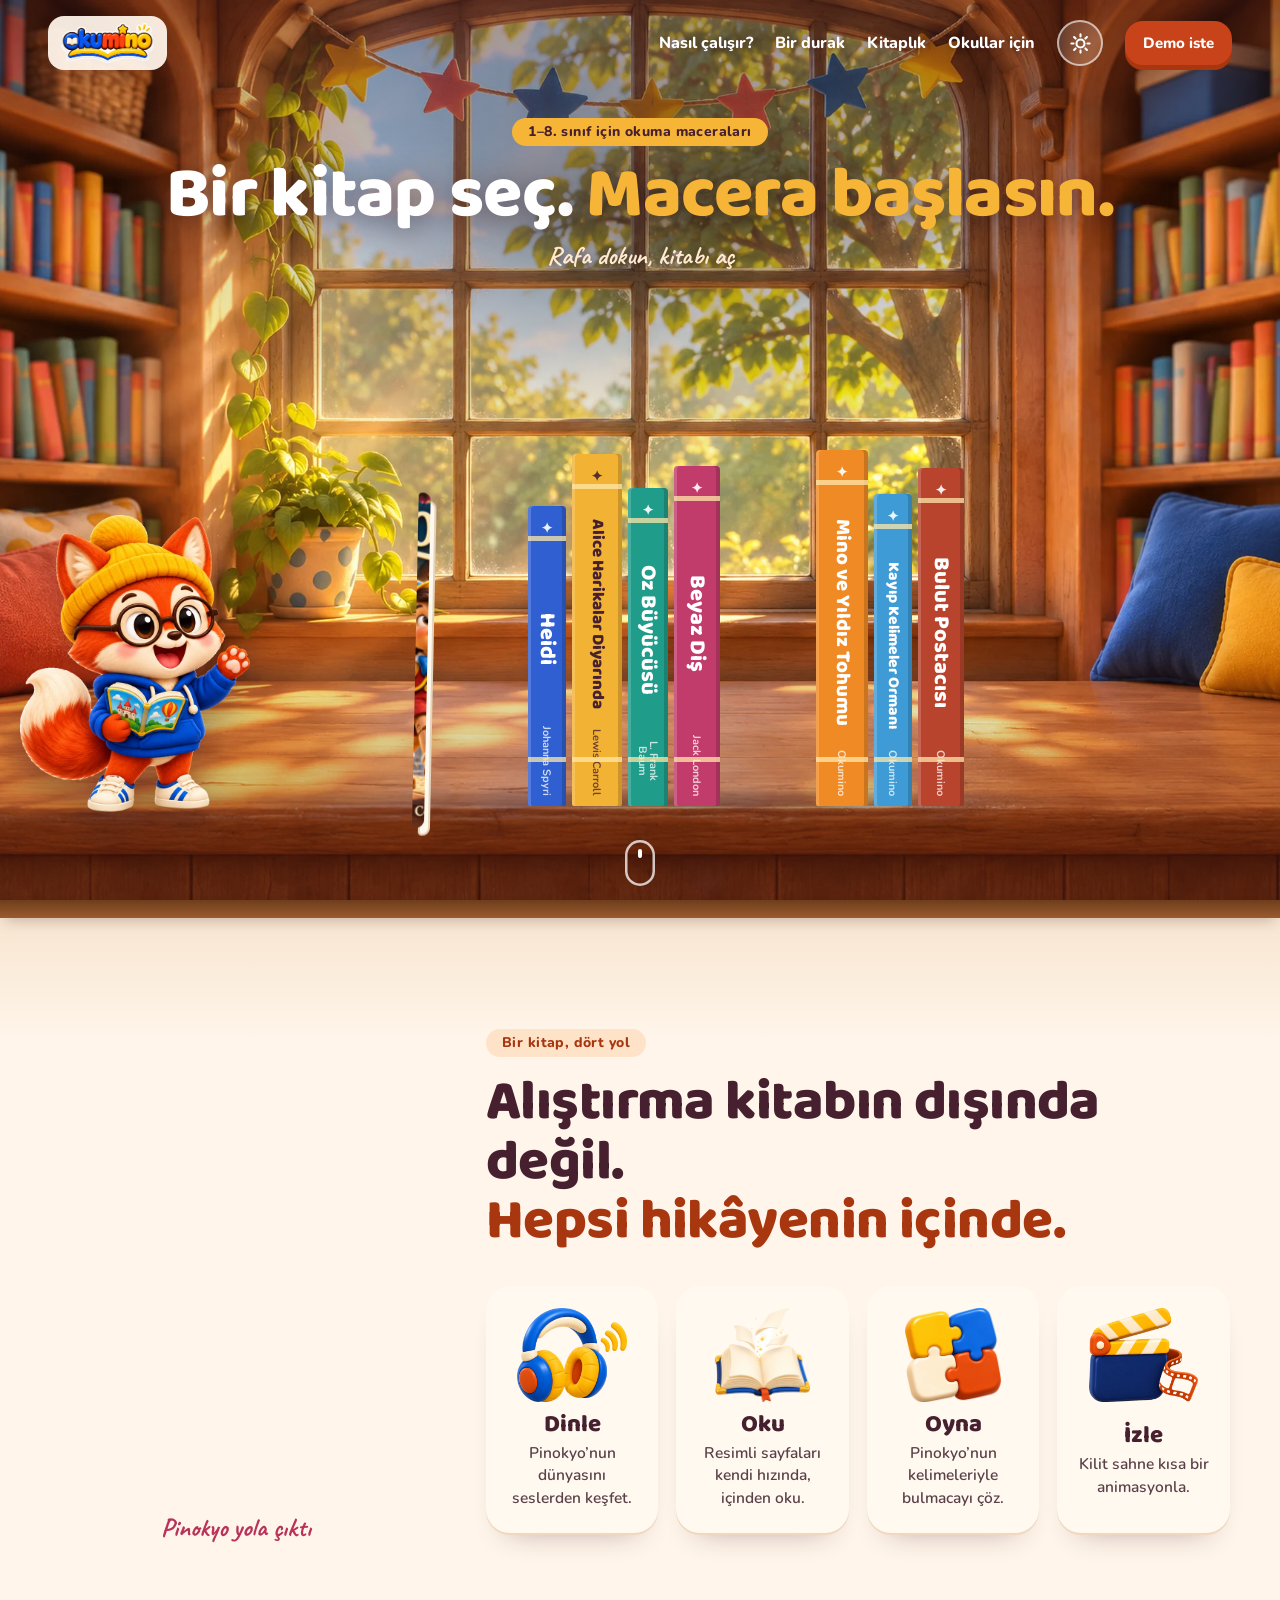
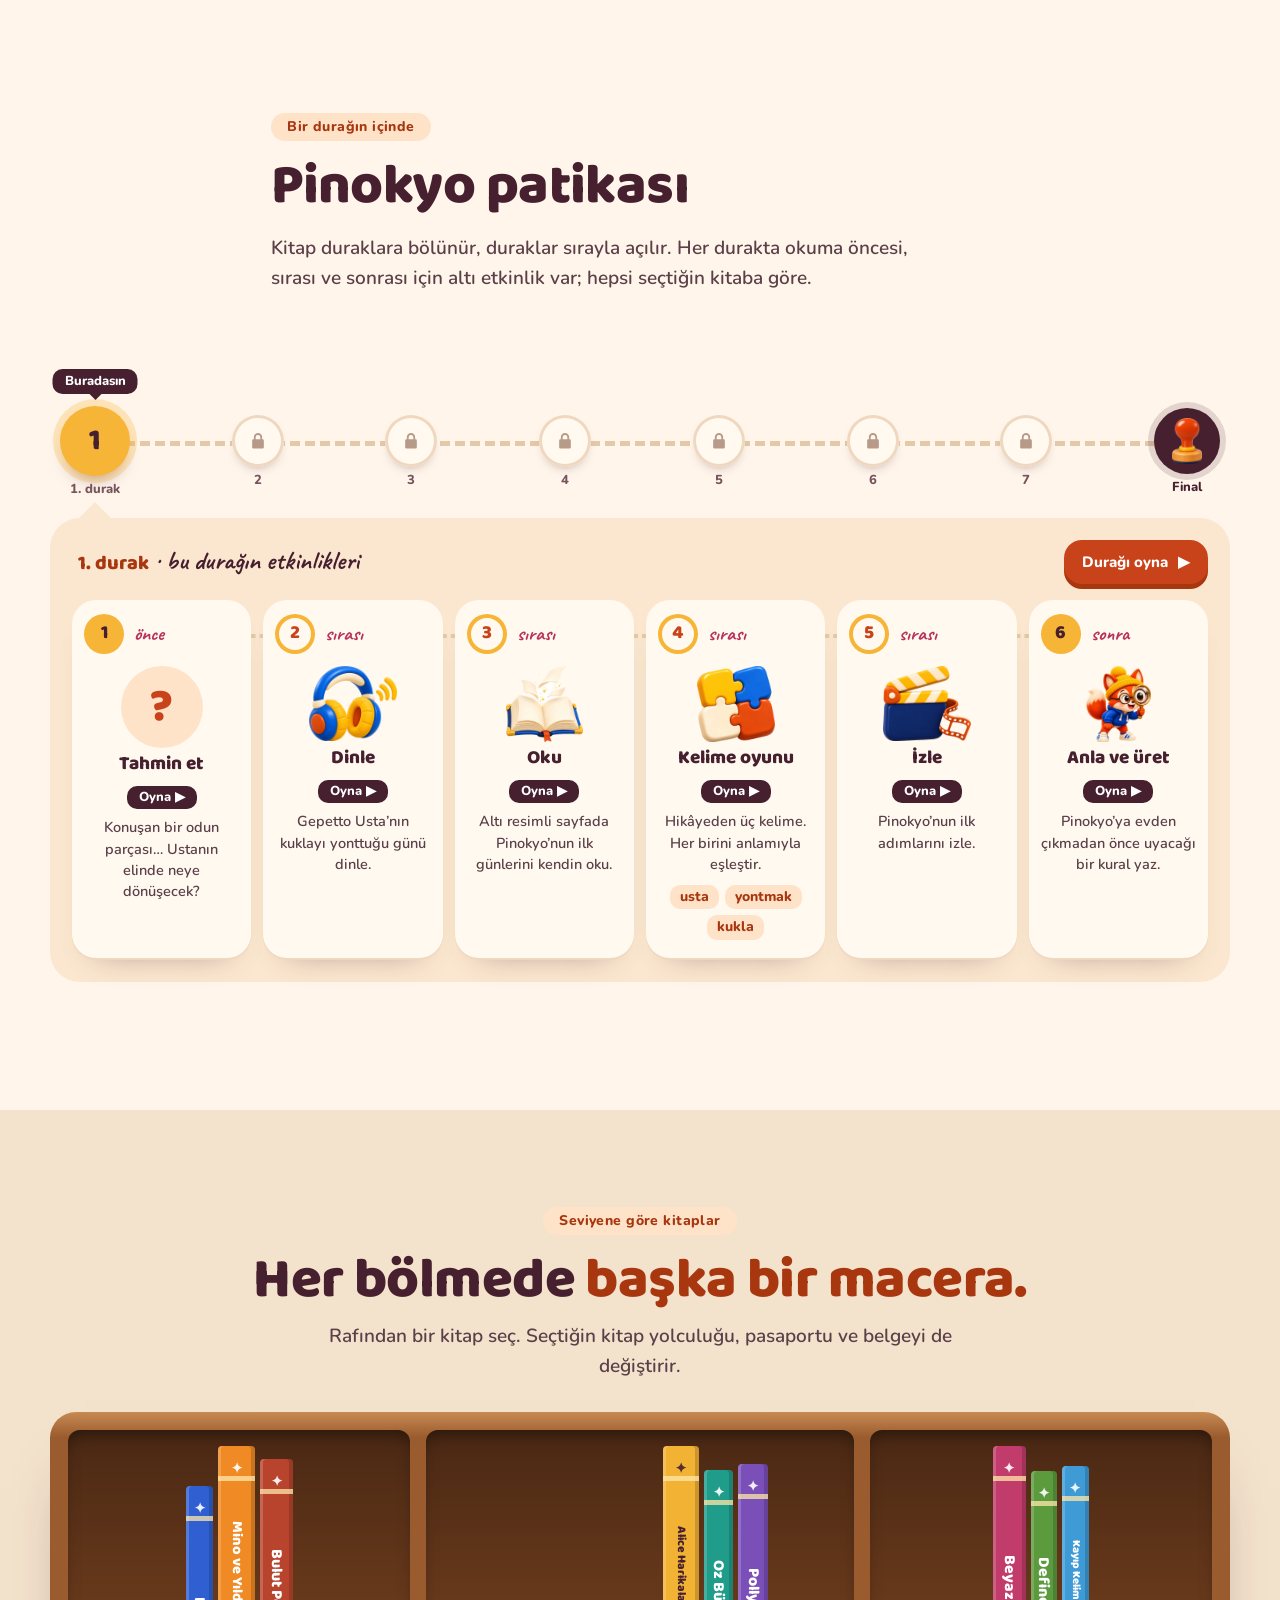
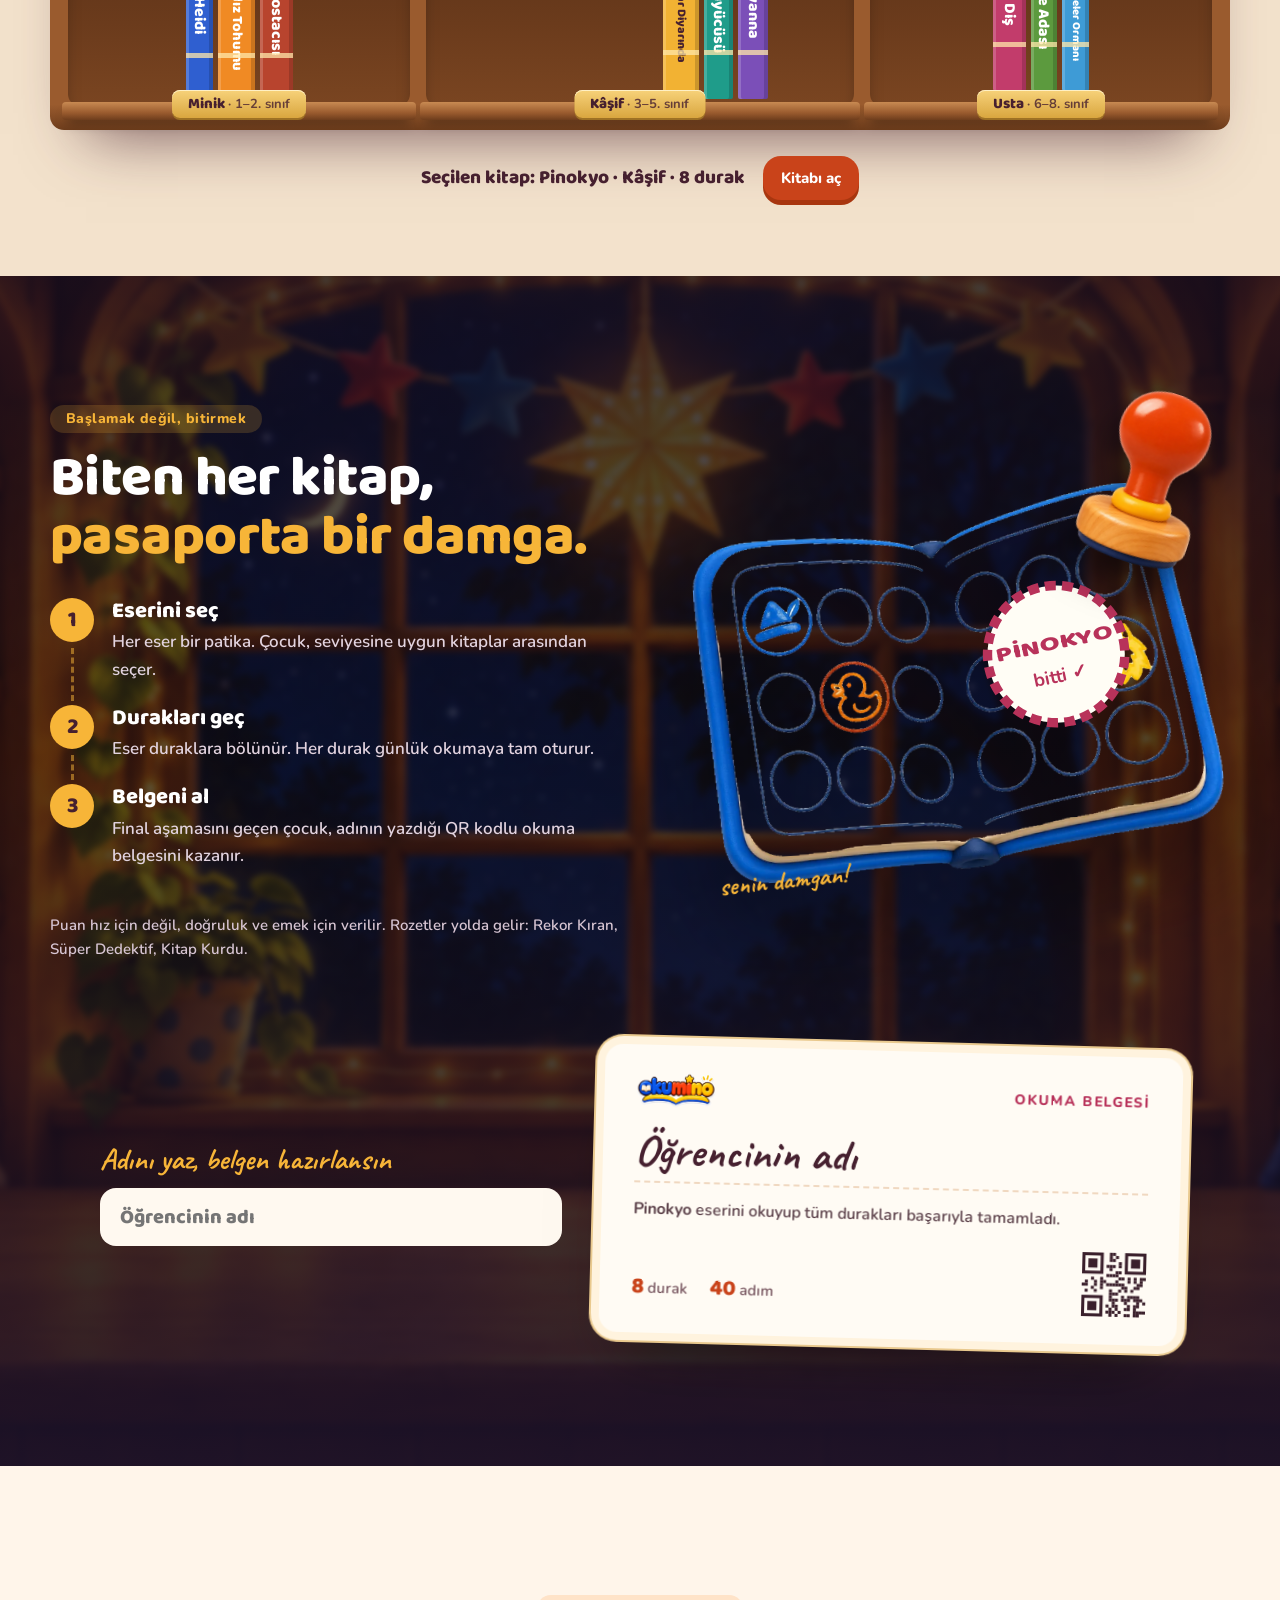
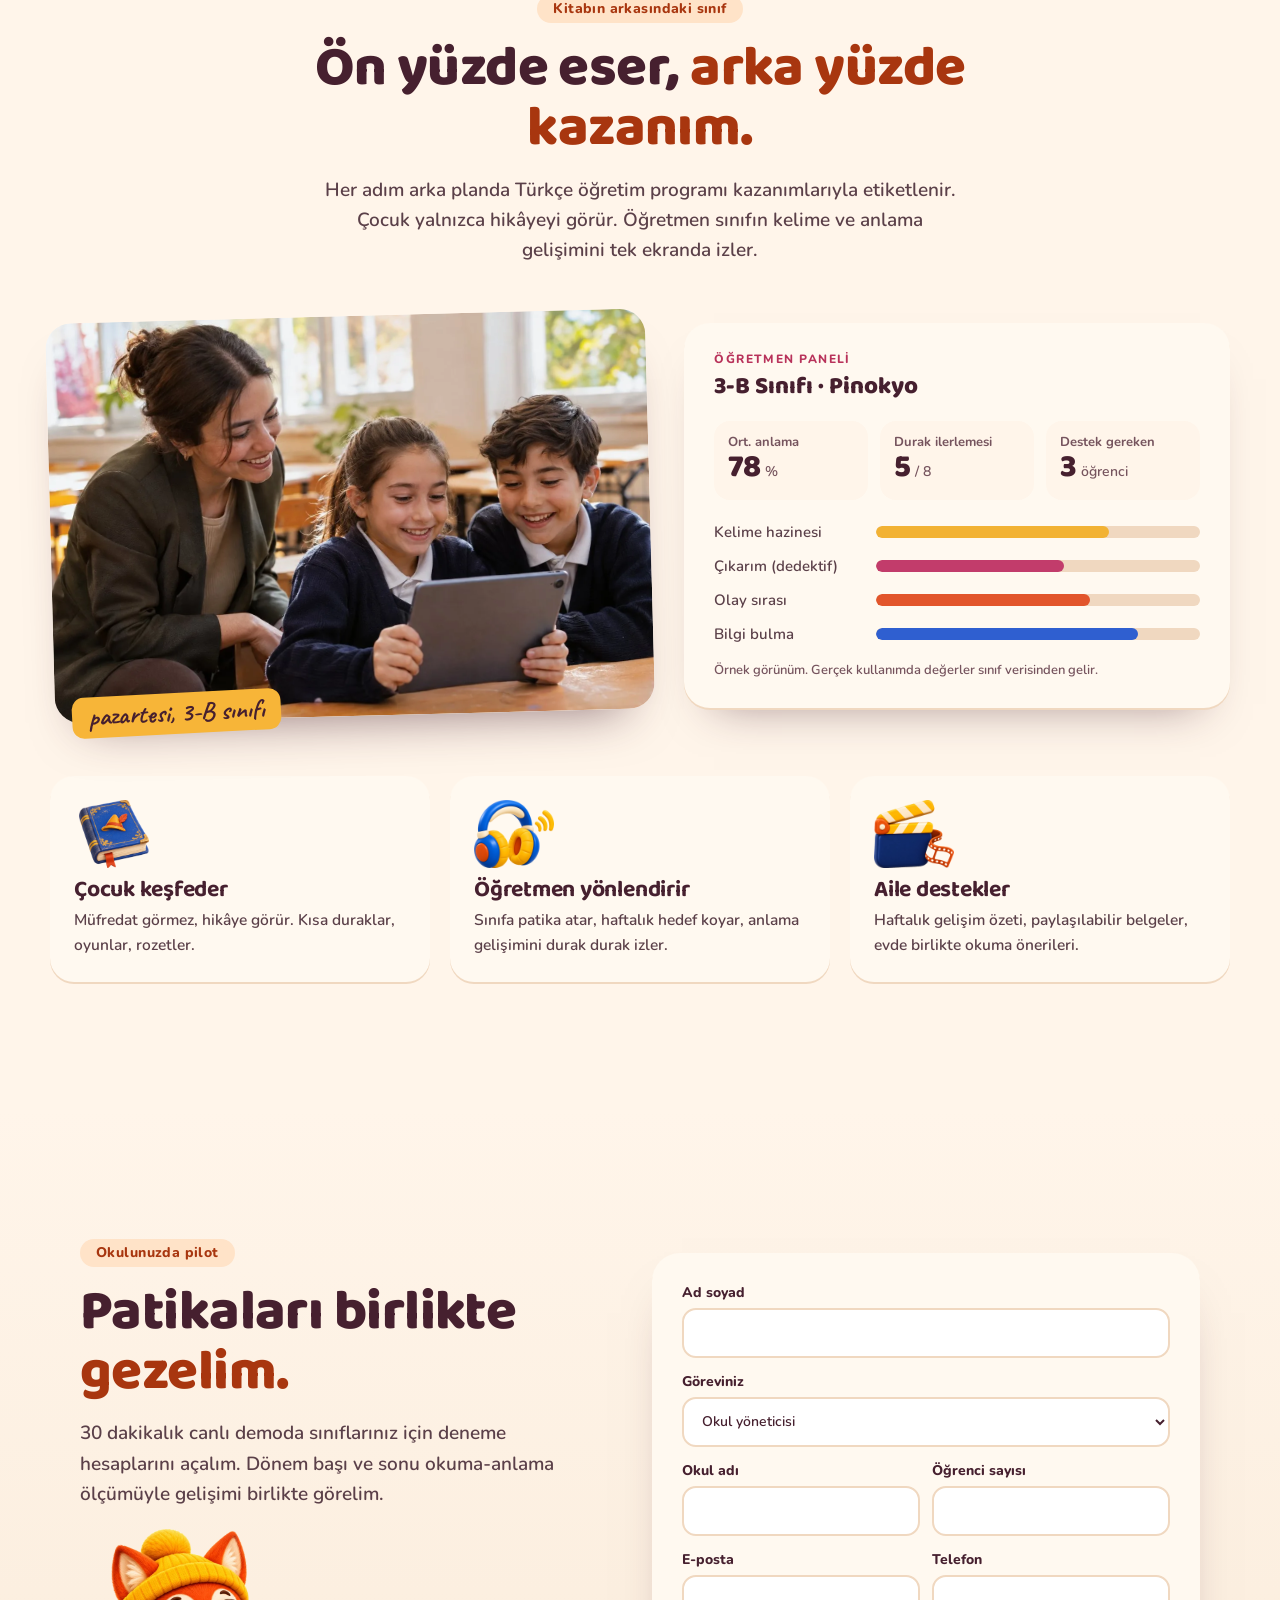
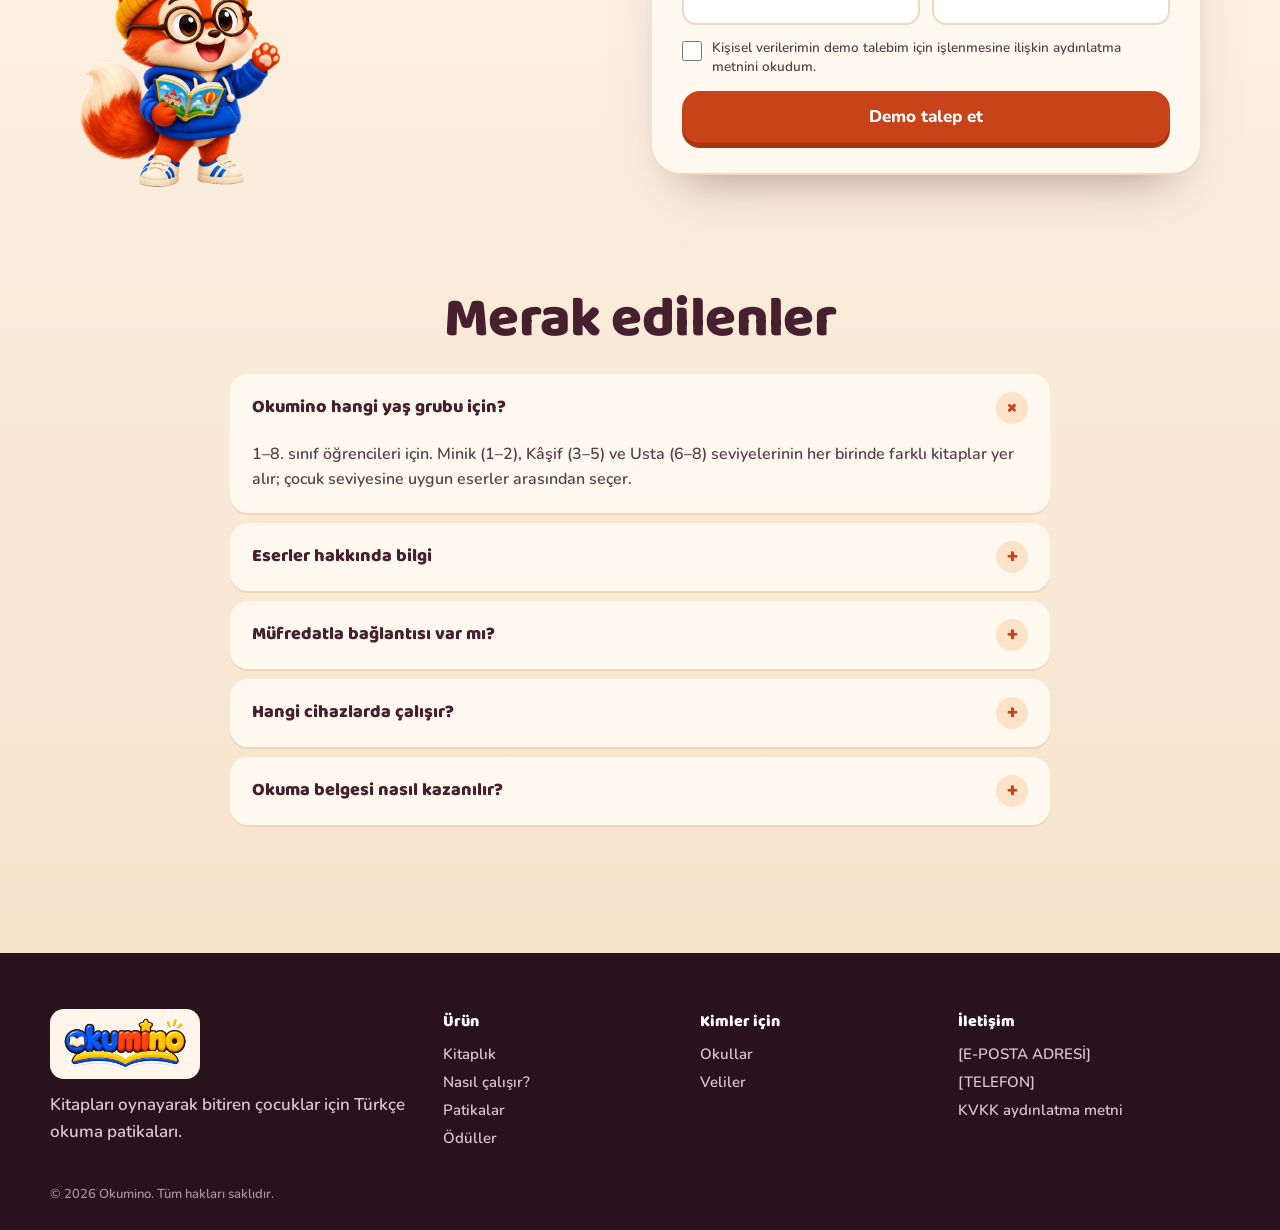
==== a/index.html @ b9e661a8 "Durak: Oku etkinliği, tam sayfa oynatıcı, Pinokyo animasyonu (WebP + sesli video) Co-Authored-By: Cl" ====
<!doctype html>
<html lang="tr">
<head>
<meta charset="utf-8">
<meta name="viewport" content="width=device-width, initial-scale=1">
<title>Okumino – Kitapları oynayarak bitiren çocuklar</title>
<meta name="description" content="Okumino'da her kitap bir patika. Rafından bir kitap seç, aç; dinle, oku, oyna, izle ve sonuna kadar bitir.">
<link rel="icon" href="img/okumino_ikon.png" type="image/png">
<link rel="preconnect" href="https://fonts.googleapis.com">
<link rel="preconnect" href="https://fonts.gstatic.com" crossorigin>
<link href="https://fonts.googleapis.com/css2?family=Baloo+2:wght@600;700;800&family=Caveat:wght@600;700&family=Nunito:wght@600;700;800&display=swap" rel="stylesheet">
<link rel="stylesheet" href="style.css?v=20261114-oku">
<!-- v2 "Okuma odası" (13.11.2026). Hero fikri @marina_uiux Storybook Shelf reel'inden (assets/ig_reels/Dfm1E3HI_yZ/analiz.md):
     oda sahnesi + 3D raf + tıklayınca açılan kitap. Sayfa gündüz odada başlar, damga bölümünde aynı odanın gecesine varır.
     Eski sürüm site_a/_eski/ altında. -->
</head>
<body>

<div id="gezgin" aria-hidden="true"><img src="img/covers/pinokyo.webp" alt=""></div>

<header class="nav" id="nav">
  <a class="marka" href="#ust"><img src="img/okumino_logo.webp" alt="Okumino" width="900" height="386"></a>
  <span class="bos"></span>
  <nav class="links" aria-label="Sayfa">
    <a href="#yolculuk">Nasıl çalışır?</a>
    <a href="#durak">Bir durak</a>
    <a href="#seviye">Kitaplık</a>
    <a href="#sinif">Okullar için</a>
  </nav>
  <button class="mod" id="mod" type="button" aria-label="Gece moduna geç" aria-pressed="false">
    <svg class="gun" viewBox="0 0 24 24" fill="none" stroke="currentColor" stroke-width="2.2" stroke-linecap="round"><circle cx="12" cy="12" r="4.2"/><path d="M12 2.5v2.2M12 19.3v2.2M2.5 12h2.2M19.3 12h2.2M5.3 5.3l1.6 1.6M17.1 17.1l1.6 1.6M5.3 18.7l1.6-1.6M17.1 6.9l1.6-1.6"/></svg>
    <svg class="ay" viewBox="0 0 24 24" fill="currentColor"><path d="M20.5 14.6A8.6 8.6 0 0 1 9.4 3.5a8.6 8.6 0 1 0 11.1 11.1Z"/></svg>
  </button>
  <a class="btn btn-sm" href="#demo">Demo iste</a>
</header>

<!-- 1. OKUMA ODASI -->
<main>
<section class="oda" id="ust" aria-labelledby="heroTitle">
  <div class="zemin" aria-hidden="true">
    <img class="gunduz" src="img/oda/oda_gunduz.webp" alt="" fetchpriority="high">
    <img class="gece" src="img/oda/oda_gece.webp" alt="" loading="lazy">
  </div>
  <div class="yildiz" aria-hidden="true"></div>

  <div class="baslik">
    <p>1–8. sınıf için okuma maceraları</p>
    <h1 id="heroTitle">Bir kitap seç. <span>Macera başlasın.</span></h1>
    <div class="ipucu">Rafa dokun, kitabı aç</div>
  </div>

  <div class="sahne" id="sahne">
    <div class="golge"></div>
    <div class="raf" id="raf" role="group" aria-label="Okumino kitaplığı. Ok tuşlarıyla kitap seç, Enter ile aç."></div>
    <img class="mino" src="img/mino_selam.webp" width="620" height="800" alt="Mino rafın başında el sallıyor">
  </div>
  <img class="mino-m" src="img/mino_selam.webp" width="620" height="800" alt="">

  <div class="acik" id="acik" aria-label="Seçilen kitap" aria-hidden="true">
    <div class="spread" id="spread">
      <div class="sayfa sol"></div>
      <div class="sayfa sag">
        <p class="ph">Bu kitabın patikası</p>
        <div class="alt">Dört yoldan sonuna kadar</div>
        <div class="yollar">
          <div><img src="img/mod_dinle.webp" alt=""><b>Dinle</b></div>
          <div><img src="img/kitap_acik.webp" alt=""><b>Oku</b></div>
          <div><img src="img/mod_oyna.webp" alt=""><b>Oyna</b></div>
          <div><img src="img/mod_izle.webp" alt=""><b>İzle</b></div>
        </div>
        <ol class="adim-ozet" aria-label="Bir durağın adımları"><li>Tahmin et</li><li>Dinle</li><li>Oku</li><li>Kelime oyunu</li><li>İzle</li><li>Anla ve üret</li></ol>
        <span class="no">2</span>
      </div>
      <div class="kapak" aria-hidden="true"><div class="dis"><img id="kapakResim" src="img/covers/pinokyo.webp" alt=""></div><div class="ic"><div class="resim"><img id="solResim" src="img/covers/pinokyo.webp" alt=""></div><p id="solMetin"></p><span class="no">1</span></div></div>
    </div>
    <aside class="kart">
      <button class="kapat" id="kapat" type="button" aria-label="Kitabı kapat, rafa dön"><svg viewBox="0 0 24 24" fill="none" stroke="currentColor" stroke-width="2.6" stroke-linecap="round"><path d="M6 6l12 12M18 6 6 18"/></svg></button>
      <h2 id="kartBaslik">Pinokyo</h2>
      <div class="yazar" id="kartYazar">Carlo Collodi</div>
      <span class="ozgun" id="kartOzgun" hidden>Okumino özgün · örnek başlık</span>
      <div class="bilgi">
        <div><small>Seviye</small><b id="kartSeviye">Kâşif</b></div>
        <div><small>Patika</small><b id="kartDurak">8 durak</b></div>
      </div>
      <p class="ozet" id="kartOzet"></p>
      <a class="btn" id="basla" href="#yolculuk">Maceraya başla <span aria-hidden="true">→</span></a>
    </aside>
  </div>
  <a class="asagi" href="#yolculuk" aria-label="Nasıl çalıştığını gör"><span></span></a>
</section>

<!-- 2. YOLCULUK: seçilen kitabın bir durağı -->
<section class="bolum yolculuk" id="yolculuk" aria-labelledby="yolBaslik">
  <div class="kagit">
    <div class="sol-kitap">
      <div class="masa-kitap" id="yolKitap"><img id="yolKapak" src="img/covers/pinokyo.webp" alt="Pinokyo kapağı"><i></i></div>
      <p class="el" id="yolEl">Pinokyo · 1. durak</p>
    </div>
    <div class="sag-icerik">
      <p class="ust-etiket">Bir kitap, dört yol</p>
      <h2 id="yolBaslik">Alıştırma kitabın dışında değil. <span>Hepsi hikâyenin içinde.</span></h2>
      <div class="dort">
        <figure class="yol-kart" style="--d:0"><img src="img/mod_dinle.webp" alt=""><figcaption><b>Dinle</b><span id="dinleNot">Hikâyenin sesine kulak ver, kelime kelime keşfet.</span></figcaption></figure>
        <figure class="yol-kart" style="--d:1"><img src="img/kitap_acik.webp" alt=""><figcaption><b>Oku</b><span>Resimli sayfaları kendi hızında, içinden oku.</span></figcaption></figure>
        <figure class="yol-kart" style="--d:2"><img src="img/mod_oyna.webp" alt=""><figcaption><b>Oyna</b><span id="oynaNot">Seçtiğin hikâyenin kelimeleriyle oyna.</span></figcaption></figure>
        <figure class="yol-kart" style="--d:3"><img src="img/mod_izle.webp" alt=""><figcaption><b>İzle</b><span>Kilit sahne kısa bir animasyonla.</span></figcaption></figure>
      </div>
    </div>
  </div>
</section>

<!-- 2b. BİR DURAĞIN İÇİNDE: seçilen kitaba göre altı etkinlik -->
<section class="bolum durak-bolum" id="durak" aria-labelledby="durakBaslik">
  <div class="durak-ust">
    <div class="durak-kitap" id="durakKitap"><img id="durakKapak" src="img/covers/pinokyo.webp" alt=""></div>
    <div>
      <p class="ust-etiket">Bir durağın içinde</p>
      <h2 id="durakBaslik"><span class="kitap-ad" data-kitap-ad>Pinokyo</span> patikası</h2>
      <p class="giris">Kitap duraklara bölünür, duraklar sırayla açılır. Her durakta okuma öncesi, sırası ve sonrası için altı etkinlik var; hepsi seçtiğin kitaba göre.</p>
    </div>
  </div>
  <div class="patika" id="patika" role="img" aria-label="Patika durakları"></div>
  <div class="etkinlik-kutu">
    <div class="etkinlik-ust"><p class="etkinlik-baslik"><b>1. durak</b> · bu durağın etkinlikleri</p><button class="btn btn-sm" id="durakOyna" type="button">Durağı oyna <span aria-hidden="true">▶</span></button></div>
    <ol class="etkinlik" id="etkinlik" aria-live="polite"></ol>
  </div>
</section>

<!-- 3. SEVİYE: büyük ahşap kitaplık, her rafta bir seviye -->
<section class="bolum seviye" id="seviye" aria-labelledby="sevBaslik">
  <div class="ic-dar">
    <p class="ust-etiket">Seviyene göre kitaplar</p>
    <h2 id="sevBaslik">Her bölmede <span>başka bir macera.</span></h2>
    <p class="giris">Rafından bir kitap seç. Seçtiğin kitap yolculuğu, pasaportu ve belgeyi de değiştirir.</p>
  </div>
  <div class="dolap" id="dolap"></div>
  <div class="secim" aria-live="polite"><span id="secimMetin">Seçilen kitap: Pinokyo · Kâşif · 8 durak</span><a class="btn btn-sm" href="#ust" id="secimAc">Kitabı aç</a></div>
</section>

<!-- 4. DAMGA: aynı oda, gece -->
<section class="bolum damga" id="damga" aria-labelledby="damBaslik">
  <div class="gece-zemin" aria-hidden="true"><img src="img/oda/oda_gece.webp" alt="" loading="lazy"></div>
  <div class="damga-izgara">
    <div>
      <p class="ust-etiket acik-etiket">Başlamak değil, bitirmek</p>
      <h2 id="damBaslik">Biten her kitap, <span>pasaporta bir damga.</span></h2>
      <ol class="zaman">
        <li><b>Eserini seç</b><span>Her eser bir patika. Çocuk, seviyesine uygun kitaplar arasından seçer.</span></li>
        <li><b>Durakları geç</b><span>Eser duraklara bölünür. Her durak günlük okumaya tam oturur.</span></li>
        <li><b>Belgeni al</b><span>Final aşamasını geçen çocuk, adının yazdığı QR kodlu okuma belgesini kazanır.</span></li>
      </ol>
      <p class="kucuk">Puan hız için değil, doğruluk ve emek için verilir. Rozetler yolda gelir: Rekor Kıran, Süper Dedektif, Kitap Kurdu.</p>
    </div>
    <div class="pasaport-alan" id="pasaportAlan">
      <img class="pasaport" src="img/pasaport.webp" alt="Okuma pasaportu" width="800" height="586" loading="lazy">
      <div class="murekkep" id="damgaHedef" aria-hidden="true"><svg viewBox="0 0 100 100"><circle cx="50" cy="50" r="44" fill="#FFFDF5" stroke="currentColor" stroke-width="6" stroke-dasharray="7 4"/><text id="damgaAd" x="50" y="47" text-anchor="middle">PİNOKYO</text><text x="50" y="68" text-anchor="middle" class="t2">bitti ✓</text></svg></div>
      <img class="muhur" src="img/muhur.webp" alt="" aria-hidden="true" width="522" height="800" loading="lazy">
      <p class="el acik-el">senin damgan!</p>
    </div>
  </div>
  <div class="belge-satir">
    <label class="ad-gir"><span>Adını yaz, belgen hazırlansın</span><input id="adGir" type="text" maxlength="28" placeholder="Öğrencinin adı" autocomplete="off"></label>
    <div class="belge" id="belge">
      <div class="belge-ust"><img src="img/okumino_logo.webp" alt="" width="900" height="386"><span>Okuma Belgesi</span></div>
      <p class="belge-ad" id="belgeAd">Öğrencinin adı</p>
      <p class="belge-govde" id="belgeGovde"><b>Pinokyo</b> eserini okuyup tüm durakları başarıyla tamamladı.</p>
      <div class="belge-alt"><span id="belgeDurak"><b>8</b> durak</span><span id="belgeAdim"><b>48</b> adım</span><svg class="qr" id="qr" viewBox="0 0 21 21" aria-label="QR doğrulama"></svg></div>
    </div>
  </div>
</section>

<!-- 5. SINIF -->
<section class="bolum sinif" id="sinif" aria-labelledby="sinBaslik">
  <div class="ic-dar">
    <p class="ust-etiket">Kitabın arkasındaki sınıf</p>
    <h2 id="sinBaslik">Ön yüzde eser, <span>arka yüzde kazanım.</span></h2>
    <p class="giris">Her adım arka planda Türkçe öğretim programı kazanımlarıyla etiketlenir. Çocuk yalnızca hikâyeyi görür. Öğretmen sınıfın kelime ve anlama gelişimini tek ekranda izler.</p>
  </div>
  <div class="sinif-izgara">
    <figure class="foto"><img src="img/sinif.webp" alt="Sınıfta tablette okuyan iki öğrenci ve öğretmenleri" width="1400" height="933" loading="lazy"><figcaption class="el">pazartesi, 3-B sınıfı</figcaption></figure>
    <div class="panel">
      <p class="panel-k">Öğretmen paneli</p>
      <p class="panel-h">3-B Sınıfı · <span data-kitap-ad>Pinokyo</span></p>
      <div class="kpi">
        <div><small>Ort. anlama</small><b>78</b><span>%</span></div>
        <div><small>Durak ilerlemesi</small><b>5</b><span id="kpiDurak">/ 8</span></div>
        <div><small>Destek gereken</small><b>3</b><span>öğrenci</span></div>
      </div>
      <div class="cubuk">
                <p><span>Kelime hazinesi</span><i style="--w:72%;--c:#F2B233"></i></p>
        <p><span>Çıkarım (dedektif)</span><i style="--w:58%;--c:#C23C6B"></i></p>
        <p><span>Olay sırası</span><i style="--w:66%;--c:#E2552B"></i></p>
        <p><span>Bilgi bulma</span><i style="--w:81%;--c:#2F5FD0"></i></p>
      </div>
      <p class="minik">Örnek görünüm. Gerçek kullanımda değerler sınıf verisinden gelir.</p>
    </div>
  </div>
  <div class="kim">
    <div><img src="img/kitap_kapali.webp" alt=""><h3>Çocuk keşfeder</h3><p>Müfredat görmez, hikâye görür. Kısa duraklar, oyunlar, rozetler.</p></div>
    <div><img src="img/mod_dinle.webp" alt=""><h3>Öğretmen yönlendirir</h3><p>Sınıfa patika atar, haftalık hedef koyar, anlama gelişimini durak durak izler.</p></div>
    <div><img src="img/mod_izle.webp" alt=""><h3>Aile destekler</h3><p>Haftalık gelişim özeti, paylaşılabilir belgeler, evde birlikte okuma önerileri.</p></div>
  </div>
</section>

<!-- 6. DEMO + SSS -->
<section class="bolum demo" id="demo" aria-labelledby="demoBaslik">
  <div class="demo-izgara">
    <div class="demo-sol">
      <p class="ust-etiket">Okulunuzda pilot</p>
      <h2 id="demoBaslik">Patikaları birlikte <span>gezelim.</span></h2>
      <p class="giris">30 dakikalık canlı demoda sınıflarınız için deneme hesaplarını açalım. Dönem başı ve sonu okuma-anlama ölçümüyle gelişimi birlikte görelim.</p>
      <img class="demo-mino" src="img/mino_selam.webp" alt="" width="620" height="800" loading="lazy">
    </div>
    <form class="form" id="form">
      <label>Ad soyad<input required name="ad" autocomplete="name"></label>
      <label>Göreviniz
        <select name="gorev"><option>Okul yöneticisi</option><option>Türkçe / sınıf öğretmeni</option><option>Veli</option><option>Diğer</option></select>
      </label>
      <div class="iki"><label>Okul adı<input name="okul"></label><label>Öğrenci sayısı<input name="sayi" inputmode="numeric"></label></div>
      <div class="iki"><label>E-posta<input type="email" required name="eposta" autocomplete="email"></label><label>Telefon<input type="tel" name="tel" autocomplete="tel"></label></div>
      <label class="onay"><input type="checkbox" required> Kişisel verilerimin demo talebim için işlenmesine ilişkin aydınlatma metnini okudum.</label>
      <button class="btn" type="submit">Demo talep et</button>
      <p class="tamam" hidden>Teşekkürler! Ekibimiz en kısa sürede sizinle iletişime geçecek.</p>
    </form>
  </div>
  <div class="sss" id="sss">
    <h2>Merak edilenler</h2>
    <div id="sssListe"></div>
  </div>
</section>
</main>

<footer class="alt-bilgi">
  <div class="alt-izgara">
    <div><img src="img/okumino_logo.webp" alt="Okumino" class="alt-logo" width="900" height="386"><p>Kitapları oynayarak bitiren çocuklar için Türkçe okuma patikaları.</p></div>
    <div><b>Ürün</b><a href="#ust">Kitaplık</a><a href="#yolculuk">Nasıl çalışır?</a><a href="#seviye">Patikalar</a><a href="#damga">Ödüller</a></div>
    <div><b>Kimler için</b><a href="#sinif">Okullar</a><a href="#sinif">Veliler</a></div>
    <div><b>İletişim</b><span>[E-POSTA ADRESİ]</span><span>[TELEFON]</span><a href="#">KVKK aydınlatma metni</a></div>
  </div>
  <p class="telif">© 2026 Okumino. Tüm hakları saklıdır.</p>
</footer>

<script src="etkinlik.js?v=20261114-oku"></script>
<script src="app.js?v=20261114-oku"></script>
</body>
</html>
---- a/style.css ----
/* Okumino A · "Okuma odası" (v2, 13.11.2026)
   Sıra: gündüz oda (hero) -> kâğıt (yolculuk) -> ahşap dolap (seviye) -> aynı odanın gecesi (damga) -> kâğıt (sınıf, demo).
   Renkler Mino'dan ve logodan: mercan, bal, ahududu, erik; kitap sırtlarında canlı tonlar. */
:root{
  --cream:#FFF5EA; --paper:#FFF9F0; --butter:#FFE3C8; --sun:#F7B538; --coral:#C9431A; --coral-d:#A8360F;
  --plum:#46202F; --plum-d:#2A121C; --berry:#B8325A; --text:#5B4049; --sand:#F0D8C0; --mute:#76545E;
  --wood:#9A5B2E; --wood-d:#6E3D1C; --wood-l:#C88A52; --night:#1B1430;
  --head:'Baloo 2',sans-serif; --body:'Nunito',sans-serif; --hand:'Caveat',cursive;
}
*{box-sizing:border-box;margin:0;padding:0}
html{scroll-behavior:smooth;scroll-padding-top:84px}
body{background:var(--cream);color:var(--text);font:600 17px/1.6 var(--body);overflow-x:hidden}
button,input,select{font:inherit;color:inherit}
button{background:none;border:0;cursor:pointer}
img{display:block;max-width:100%;height:auto}
[hidden]{display:none!important}
a{color:var(--coral)}
h1,h2,h3{font-family:var(--head);color:var(--plum);line-height:1.06;letter-spacing:-.01em}

.btn{display:inline-flex;align-items:center;justify-content:center;gap:10px;min-height:52px;padding:0 26px;border-radius:18px;background:var(--coral);color:#fff;
  font:800 17px var(--body);text-decoration:none;box-shadow:0 5px 0 var(--coral-d);transition:transform .15s,box-shadow .15s}
.btn:hover{transform:translateY(2px);box-shadow:0 3px 0 var(--coral-d);color:#fff}
.btn-sm{min-height:44px;padding:0 18px;font-size:15px}
.ust-etiket{display:inline-block;padding:7px 16px;border-radius:99px;background:var(--butter);color:var(--coral-d);font:800 14px/1 var(--body);letter-spacing:.03em;margin-bottom:16px}
.bolum h2{font-size:clamp(34px,4.4vw,58px);font-weight:800}
.bolum h2 span{color:var(--coral-d)}
.giris{font-size:19px;max-width:640px;margin:16px auto 0}
.el{font:700 26px/1.1 var(--hand);color:var(--plum)}
.ic-dar{max-width:820px;margin:0 auto;text-align:center;padding:0 20px}

/* ─── nav: odanın üstünde saydam, kaydırınca kâğıt ─── */
.nav{position:fixed;top:0;left:0;right:0;z-index:50;display:flex;align-items:center;gap:22px;padding:16px clamp(16px,4vw,48px);transition:background .3s,box-shadow .3s,padding .3s}
.nav.dolu{background:rgba(255,245,234,.94);backdrop-filter:blur(10px);box-shadow:0 6px 24px -14px rgba(70,32,47,.45);padding-top:10px;padding-bottom:10px}
.marka{display:block;padding:7px 13px;border-radius:16px;background:rgba(255,245,234,.94);box-shadow:0 8px 24px -10px rgba(42,18,28,.45);transition:box-shadow .3s}
.nav.dolu .marka{box-shadow:none;background:transparent;padding-left:0}
.marka img{height:40px;width:auto}
.bos{flex:1}
.links{display:flex;gap:22px}
.links a{color:#fff;font:800 16px var(--body);text-decoration:none;text-shadow:0 1px 8px rgba(42,18,28,.6);transition:color .3s}
.nav.dolu .links a{color:var(--plum);text-shadow:none}
.links a:hover{text-decoration:underline}
.mod{width:46px;height:46px;border-radius:50%;display:grid;place-items:center;background:rgba(255,245,234,.16);box-shadow:inset 0 0 0 2px rgba(255,255,255,.6);color:#fff;backdrop-filter:blur(6px);transition:.3s}
.nav.dolu .mod{color:var(--plum);box-shadow:inset 0 0 0 2px var(--sand);background:transparent}
.mod svg{width:23px;height:23px}
.mod .ay{display:none}.gece-mod .mod .ay{display:block}.gece-mod .mod .gun{display:none}

/* ─── 1. oda ─── */
.oda{position:relative;height:100svh;min-height:660px;overflow:hidden;isolation:isolate;background:var(--plum-d)}
.zemin{position:absolute;inset:0;z-index:-2}
.zemin img{position:absolute;inset:0;width:100%;height:100%;object-fit:cover;object-position:50% 60%;transition:opacity 1.1s ease}
.zemin .gece{opacity:0}
.gece-mod .zemin .gece{opacity:1}
.oda::before{content:"";position:absolute;inset:0;z-index:-1;pointer-events:none;transition:background .6s;
  background:radial-gradient(ellipse 60% 42% at 50% 22%,rgba(42,18,28,.52),rgba(42,18,28,0) 72%),
             linear-gradient(180deg,rgba(42,18,28,.35) 0,rgba(42,18,28,0) 22%,rgba(42,18,28,0) 70%,rgba(42,18,28,.38) 100%)}
.baslik{position:absolute;left:0;right:0;top:clamp(92px,13vh,128px);z-index:5;text-align:center;color:#fff;padding:0 20px;transition:opacity .5s}
.baslik p{display:inline-block;padding:7px 16px;border-radius:99px;background:var(--sun);color:var(--plum);font:800 14px/1 var(--body);letter-spacing:.03em}
.gece-mod .baslik p{background:#FFE9A8}
.baslik h1{margin-top:14px;color:#fff;font:800 clamp(40px,5.6vw,84px)/1 var(--head);text-shadow:0 4px 30px rgba(42,18,28,.55)}
.baslik h1 span{color:var(--sun)}
.ipucu{margin-top:10px;font:700 clamp(22px,2vw,28px)/1.1 var(--hand);color:#FFE9CF;text-shadow:0 2px 10px rgba(42,18,28,.7)}

.sahne{position:absolute;left:50%;bottom:clamp(40px,10.5vh,110px);z-index:4;width:1180px;height:470px;transform-origin:50% 100%;
  transform:translateX(-50%) scale(var(--olcek,1));transition:opacity .5s}
.raf{position:absolute;left:0;right:0;bottom:0;height:420px;display:flex;align-items:flex-end;justify-content:center;gap:6px;perspective:2200px;perspective-origin:50% -40%}
.mino{position:absolute;left:-30px;bottom:-6px;width:230px;z-index:2;filter:drop-shadow(0 18px 18px rgba(42,18,28,.35));transform-origin:50% 100%;animation:sallan 4.5s ease-in-out infinite}
@keyframes sallan{0%,100%{transform:rotate(0)}50%{transform:rotate(-2.5deg) translateY(-3px)}}
.golge{position:absolute;left:60px;right:20px;bottom:-14px;height:34px;border-radius:50%;background:radial-gradient(closest-side,rgba(42,18,28,.42),rgba(42,18,28,0));z-index:-1}
.mino-m{display:none;position:absolute;right:6%;bottom:calc(7svh + 200px);width:150px;z-index:3;filter:drop-shadow(0 14px 14px rgba(42,18,28,.35));transform-origin:50% 100%;animation:sallan 4.5s ease-in-out infinite;transition:opacity .5s}
.asagi{position:absolute;left:50%;bottom:14px;z-index:6;width:30px;height:46px;margin-left:-15px;border-radius:16px;box-shadow:inset 0 0 0 2.5px rgba(255,255,255,.75)}
.asagi span{position:absolute;left:50%;top:9px;width:4px;height:9px;margin-left:-2px;border-radius:2px;background:#fff;animation:tekerlek 1.8s ease-in-out infinite}
@keyframes tekerlek{0%{transform:translateY(0);opacity:1}80%{transform:translateY(14px);opacity:0}100%{opacity:0}}

/* 3D kitap: T kalınlık, H boy, W kapak eni (hero rafı ve dolap ortak) */
.kitap{position:relative;flex:none;width:var(--T);height:var(--H);transition:width .7s cubic-bezier(.3,1.25,.4,1);outline:none}
.kitap.secili{width:var(--W)}
.kutu{position:absolute;left:50%;bottom:0;width:var(--T);height:var(--H);margin-left:calc(var(--T)/-2);transform-style:preserve-3d;transition:transform .7s cubic-bezier(.3,1.25,.4,1)}
.kitap:hover .kutu,.kitap:focus-visible .kutu{transform:translateY(-14px)}
.kitap:focus-visible::after{content:"";position:absolute;left:-6px;right:-6px;bottom:-12px;height:6px;border-radius:3px;background:var(--sun)}
.kitap.secili .kutu{transform:translateZ(calc(var(--W)/2 + 10px)) rotateY(-90deg)}
.kitap.secili:hover .kutu{transform:translateZ(calc(var(--W)/2 + 10px)) translateY(-10px) rotateY(-90deg)}
.yuz{position:absolute;left:0;top:0;backface-visibility:hidden}
.sirt{width:var(--T);height:var(--H);transform:translateZ(calc(var(--W)/2));background:var(--c);border-radius:4px 4px 2px 2px;
  box-shadow:inset 3px 0 0 rgba(255,255,255,.18),inset -4px 0 0 rgba(0,0,0,.16);display:flex;flex-direction:column;align-items:center;padding:12px 0 10px;color:var(--y,#fff)}
.sirt::before,.sirt::after{content:"";position:absolute;left:0;right:0;height:5px;background:rgba(255,231,170,.75)}
.sirt::before{top:30px}.sirt::after{bottom:44px}
.sirt i{font-style:normal;font-size:14px;opacity:.9}
.sirt b{flex:1;margin-top:20px;writing-mode:vertical-rl;font:800 var(--fs,19px)/1 var(--head);white-space:nowrap;overflow:hidden}
.sirt small{writing-mode:vertical-rl;font:700 11px/1 var(--body);opacity:.75;margin-top:8px;max-height:70px;overflow:hidden}
.on{width:var(--W);height:var(--H);transform:translateX(calc(var(--T)/2 - var(--W)/2)) rotateY(90deg) translateZ(calc(var(--T)/2));border-radius:3px 8px 8px 3px;overflow:hidden;background:var(--c);box-shadow:inset 6px 0 0 rgba(0,0,0,.18)}
.on img{width:100%;height:100%;object-fit:cover}
.on::after{content:"";position:absolute;inset:0;background:linear-gradient(90deg,rgba(0,0,0,.22),rgba(255,255,255,.08) 7%,rgba(255,255,255,0) 14%)}
.arka{width:var(--W);height:var(--H);transform:translateX(calc(var(--T)/2 - var(--W)/2)) rotateY(-90deg) translateZ(calc(var(--T)/2));background:var(--c);filter:brightness(.8)}
.ust{width:var(--T);height:var(--W);transform:translateY(calc(var(--W)/-2)) rotateX(90deg);background:repeating-linear-gradient(90deg,#FFF8EC 0 2px,#EADBC4 2px 3px);border-radius:2px;box-shadow:inset 0 0 0 3px var(--c)}
.kitap.secili .ust{background:repeating-linear-gradient(0deg,#FFF8EC 0 2px,#EADBC4 2px 3px)}
.etiket{position:absolute;left:50%;top:-58px;transform:translateX(-50%) translateY(8px);white-space:nowrap;padding:8px 14px;border-radius:12px;background:var(--cream);color:var(--plum);
  font:800 15px/1 var(--body);opacity:0;pointer-events:none;transition:.25s;box-shadow:0 8px 20px -8px rgba(42,18,28,.5);z-index:5}
.kitap:not(.secili):hover .etiket,.kitap:not(.secili):focus-visible .etiket{opacity:1;transform:translateX(-50%) translateY(0)}
.ac-ipucu{position:absolute;left:50%;bottom:calc(var(--H) + 18px);transform:translateX(-50%);white-space:nowrap;padding:9px 16px;border-radius:14px;background:var(--sun);color:var(--plum);
  font:800 15px/1 var(--body);opacity:0;transition:opacity .4s .5s;pointer-events:none;box-shadow:0 8px 20px -8px rgba(42,18,28,.55)}
.raf .kitap.secili .ac-ipucu{opacity:1;animation:zipla 2.2s ease-in-out 1.2s infinite}
@keyframes zipla{0%,100%{transform:translateX(-50%) translateY(0)}50%{transform:translateX(-50%) translateY(-6px)}}

/* açık kitap + kart */
.acik{position:absolute;inset:0;z-index:15;display:flex;align-items:center;justify-content:center;gap:clamp(20px,3vw,44px);padding:110px clamp(16px,4vw,56px) 40px;pointer-events:none;opacity:0;transition:opacity .45s}
.oda.okuyor .acik{pointer-events:auto;opacity:1}
.oda.okuyor .baslik,.oda.okuyor .sahne,.oda.okuyor .mino-m,.oda.okuyor .asagi{opacity:0;pointer-events:none}
.oda.okuyor::before{background:rgba(42,18,28,.42)}
.spread{position:relative;flex:none;width:min(820px,58vw);aspect-ratio:820/560;perspective:2400px;transform:scale(.6) translateY(40px);transition:transform .7s cubic-bezier(.3,1.2,.4,1)}
.oda.okuyor .spread{transform:none}
.spread::before{content:"";position:absolute;inset:-12px -12px -16px;border-radius:20px;background:var(--c,#2F5FD0);z-index:-1;box-shadow:0 40px 70px -30px rgba(0,0,0,.6)}
.sayfa{position:absolute;top:0;bottom:0;width:50%;background:var(--paper);overflow:hidden}
.sayfa.sol{left:0;border-radius:14px 4px 4px 14px}
.sayfa.sag{right:0;border-radius:4px 14px 14px 4px;box-shadow:inset 18px 0 30px -18px rgba(70,32,47,.35);padding:7% 7% 6%}
.kapak{position:absolute;right:0;top:0;bottom:0;width:50%;transform-origin:0 50%;transform-style:preserve-3d;transition:transform 1s cubic-bezier(.5,.05,.25,1) .15s;z-index:3}
.oda.okuyor .kapak{transform:rotateY(-178deg)}
.kapak>div{position:absolute;inset:0;backface-visibility:hidden;border-radius:4px 14px 14px 4px;overflow:hidden}
.kapak .dis img{width:100%;height:100%;object-fit:cover}
.kapak .ic{transform:rotateY(180deg);background:var(--paper);border-radius:14px 4px 4px 14px;box-shadow:inset -18px 0 30px -18px rgba(70,32,47,.35)}
.ic .resim{position:absolute;left:50%;top:6%;height:76%;aspect-ratio:2/3;max-width:88%;transform:translateX(-50%);border-radius:10px;overflow:hidden;box-shadow:0 10px 22px -12px rgba(70,32,47,.55)}
.ic .resim img{width:100%;height:100%;object-fit:contain;background:var(--c,#2F5FD0)}
.ic p{position:absolute;left:8%;right:8%;bottom:7%;text-align:center;color:var(--berry);font:700 clamp(18px,1.7vw,26px)/1.1 var(--hand)}
.sag .ph{font:800 clamp(20px,2vw,28px)/1.1 var(--head);color:var(--plum)}
.sag .alt{font:700 clamp(17px,1.5vw,22px)/1.15 var(--hand);color:var(--berry);margin-top:4px}
.yollar{display:grid;grid-template-columns:repeat(3,1fr);gap:4%;margin-top:14%}
.yollar div{text-align:center}
.yollar img{width:96%;margin:0 auto;aspect-ratio:800/680;object-fit:contain}
.yollar b{display:block;margin-top:2px;font:800 clamp(14px,1.3vw,18px)/1.1 var(--head);color:var(--plum)}
.no{position:absolute;bottom:4%;font:700 12px var(--body);color:#8E6E76}
.ic .no{left:7%}.sag .no{right:7%}
.kart{position:relative;flex:none;width:min(380px,30vw);padding:30px 30px 28px;border-radius:26px;background:var(--cream);box-shadow:0 30px 60px -24px rgba(0,0,0,.6);
  transform:translateX(60px);opacity:0;transition:transform .6s cubic-bezier(.3,1.2,.4,1) .35s,opacity .4s .35s}
.oda.okuyor .kart{transform:none;opacity:1}
.kapat{position:absolute;right:18px;top:18px;width:44px;height:44px;border-radius:50%;background:var(--butter);display:grid;place-items:center;color:var(--plum)}
.kapat svg{width:20px;height:20px}
.kart h2{font:800 clamp(30px,2.6vw,40px)/1.02 var(--head);color:var(--plum);padding-right:44px}
.kart .yazar{margin-top:6px;font:700 15px var(--body);color:var(--mute)}
.kart .ozgun{display:inline-block;margin-top:8px;padding:4px 10px;border-radius:8px;background:var(--butter);font:800 12px var(--body);color:var(--coral)}
.bilgi{display:grid;grid-template-columns:1fr 1fr;gap:12px;margin:18px 0;padding:16px 0;border-top:2px solid var(--sand);border-bottom:2px solid var(--sand)}
.bilgi small{display:block;font:800 11px/1 var(--body);letter-spacing:.1em;color:var(--berry);text-transform:uppercase}
.bilgi b{display:block;margin-top:6px;font:800 19px/1.1 var(--head);color:var(--plum)}
.kart .ozet{font:600 16px/1.5 var(--body)}
.kart .btn{width:100%;margin-top:20px}
.yildiz{position:absolute;inset:0;z-index:-1;pointer-events:none;opacity:0;transition:opacity 1.2s}
.gece-mod .yildiz{opacity:1}
.yildiz i,.damga .yildiz i{position:absolute;width:4px;height:4px;border-radius:50%;background:#FFE9A8;box-shadow:0 0 10px 3px rgba(255,214,120,.55);animation:pirilti 3s ease-in-out infinite}
@keyframes pirilti{0%,100%{opacity:.25}50%{opacity:1}}

/* ─── 2. yolculuk: masadaki kâğıt ─── */
.bolum{position:relative;padding:clamp(80px,10vw,130px) clamp(16px,4vw,48px)}
.yolculuk{background:linear-gradient(180deg,#F6E3CC 0,var(--cream) 140px)}
.yolculuk::before{content:"";position:absolute;left:0;right:0;top:0;height:18px;background:linear-gradient(180deg,var(--wood-d),var(--wood));box-shadow:0 6px 14px -6px rgba(70,32,47,.5)}
.kagit{max-width:1180px;margin:0 auto;display:grid;grid-template-columns:minmax(260px,.8fr) 1.6fr;gap:clamp(30px,5vw,80px);align-items:start}
.sol-kitap{text-align:center;padding-top:10px}
.masa-kitap{position:relative;width:min(300px,100%);margin:0 auto;aspect-ratio:2/3;border-radius:6px 14px 14px 6px;overflow:hidden;transform:rotate(-4deg);
  box-shadow:10px 14px 0 -2px #FFF8EC,10px 14px 0 0 #E4D2BA,24px 40px 50px -20px rgba(70,32,47,.5)}
.masa-kitap img{width:100%;height:100%;object-fit:cover}
.masa-kitap i{position:absolute;inset:0;background:linear-gradient(90deg,rgba(0,0,0,.25),rgba(255,255,255,.1) 6%,transparent 12%)}
.sol-kitap .el{margin-top:26px;color:var(--berry)}
.sag-icerik h2 span{display:block}
.dort{display:grid;grid-template-columns:repeat(3,1fr);gap:18px;margin-top:34px}
.yol-kart{background:var(--paper);border-radius:24px;padding:22px 20px 24px;display:grid;justify-items:center;text-align:center;gap:10px;
  box-shadow:0 2px 0 var(--sand),0 18px 30px -22px rgba(70,32,47,.45);opacity:0;transform:translateY(30px);transition:opacity .6s calc(var(--d)*.12s),transform .6s calc(var(--d)*.12s) cubic-bezier(.3,1.3,.4,1)}
.gorundu .yol-kart,.etkinlik li{opacity:1;transform:none}
.yol-kart img{width:110px;aspect-ratio:800/680;object-fit:contain}
.yol-kart b{display:block;font:800 24px/1.1 var(--head);color:var(--plum)}
.yol-kart span{display:block;margin-top:4px;font:600 15.5px/1.45 var(--body)}
/* ─── 2b. bir durağın içinde ─── */
.durak-bolum{background:var(--cream);padding-top:20px}
.durak-ust{max-width:1180px;margin:0 auto;display:grid;grid-template-columns:170px 1fr;gap:clamp(24px,4vw,56px);align-items:center}
.durak-kitap{width:150px;aspect-ratio:2/3;border-radius:5px 10px 10px 5px;overflow:hidden;transform:rotate(3deg);box-shadow:8px 10px 0 -2px #FFF8EC,8px 10px 0 0 #E4D2BA,18px 28px 36px -18px rgba(70,32,47,.5)}
.durak-kitap img{width:100%;height:100%;object-fit:cover}
.durak-ust h2 .kitap-ad{color:var(--plum)}
.durak-ust .giris{margin-left:0}
.etkinlik{list-style:none;max-width:1180px;margin:44px auto 0;display:grid;grid-template-columns:repeat(5,1fr);gap:16px;position:relative}
.etkinlik::before{content:"";position:absolute;left:6%;right:6%;top:34px;border-top:4px dashed #E4C9A8;z-index:0}
.etkinlik li{position:relative;z-index:1;background:var(--paper);border-radius:24px;padding:16px 18px 20px;box-shadow:0 2px 0 var(--sand),0 18px 30px -24px rgba(70,32,47,.45);
  opacity:0;transform:translateY(26px);transition:opacity .5s calc(var(--d)*.1s),transform .5s calc(var(--d)*.1s) cubic-bezier(.3,1.3,.4,1)}
.gorundu .etkinlik li{opacity:1;transform:none}
.etkinlik .no2{display:flex;align-items:center;gap:10px}
.etkinlik .no2 i{display:grid;place-items:center;width:40px;height:40px;border-radius:50%;background:var(--paper);box-shadow:inset 0 0 0 4px var(--sun);font:800 19px/1 var(--head);font-style:normal;color:var(--coral)}
.etkinlik li:first-child .no2 i,.etkinlik li:last-child .no2 i{background:var(--sun);color:var(--plum);box-shadow:none}
.etkinlik .no2 small{font:700 20px/1 var(--hand);color:var(--berry)}
.etkinlik img{width:96px;height:82px;object-fit:contain;margin:12px auto 6px}
.etkinlik .tahmin-ikon{display:grid;place-items:center;width:82px;height:82px;margin:12px auto 6px;border-radius:50%;background:var(--butter);font:800 46px/1 var(--head);color:var(--coral)}
.etkinlik b{display:block;font:800 21px/1.1 var(--head);color:var(--plum);text-align:center}
.etkinlik p{margin-top:8px;font:600 15px/1.45 var(--body);text-align:center}
.kelimeler{display:flex;flex-wrap:wrap;justify-content:center;gap:6px;margin-top:10px}
.kelimeler span{padding:4px 10px;border-radius:10px;background:var(--butter);color:var(--coral-d);font:800 14px/1.2 var(--body)}
/* patika: kitabın durakları; ilki açık, sonrakiler kilitli, sonda final damgası */
.patika{position:relative;max-width:1180px;margin:46px auto 0;padding:44px 10px 34px;display:flex;justify-content:space-between;align-items:center}
.patika::before{content:"";position:absolute;left:30px;right:30px;top:calc(44px + 50% - 39px);border-top:5px dashed #E4C9A8}
.dur{position:relative;z-index:1;flex:none;display:grid;place-items:center;width:52px;height:52px;border-radius:50%;background:var(--paper);box-shadow:inset 0 0 0 3px var(--sand),0 6px 12px -8px rgba(70,32,47,.5);color:#B79A88}
.dur svg{width:20px;height:20px}
.dur small{position:absolute;top:100%;left:50%;transform:translateX(-50%);margin-top:7px;white-space:nowrap;font:800 13px/1 var(--body);color:var(--mute)}
.dur.burada{width:70px;height:70px;background:var(--sun);color:var(--plum);font:800 30px/1 var(--head);box-shadow:0 0 0 7px rgba(247,181,56,.28),0 10px 18px -10px rgba(70,32,47,.6)}
.dur.burada em{position:absolute;bottom:calc(100% + 12px);left:50%;transform:translateX(-50%);white-space:nowrap;padding:6px 12px;border-radius:10px;background:var(--plum);color:#fff;font:800 13px/1 var(--body);font-style:normal}
.dur.burada em::after{content:"";position:absolute;left:50%;top:100%;margin-left:-6px;border:6px solid transparent;border-top-color:var(--plum)}
.dur.final{width:66px;height:66px;background:var(--plum);box-shadow:0 0 0 6px rgba(70,32,47,.15)}
.dur.final img{width:30px;height:auto}
.dur.final small{color:var(--plum)}
.etkinlik-kutu{position:relative;max-width:1180px;margin:8px auto 0;padding:22px 22px 24px;border-radius:30px;background:#FBE7CF}
.etkinlik-kutu::before{content:"";position:absolute;top:-16px;left:var(--ok,38px);border:16px solid transparent;border-top:0;border-bottom-color:#FBE7CF}
.etkinlik-baslik{font:700 26px/1.1 var(--hand);color:var(--plum);padding-left:6px}
.etkinlik-baslik b{font:800 20px/1 var(--head);color:var(--coral-d)}
.etkinlik-kutu .etkinlik{margin-top:16px}

/* gezgin: seçilen kitap kaydırdıkça raftan pasaporta gider */
#gezgin{position:absolute;left:0;top:0;z-index:30;pointer-events:none;display:none;border-radius:5px 10px 10px 5px;overflow:hidden;will-change:transform,width,height;
  box-shadow:6px 8px 0 -2px #FFF8EC,6px 8px 0 0 #E4D2BA,18px 30px 40px -18px rgba(42,18,28,.55)}
#gezgin img{width:100%;height:100%;object-fit:cover}
.js-gez #gezgin{display:block}
.js-gez .masa-kitap,.js-gez .durak-kitap{box-shadow:none;background:none}
.js-gez .masa-kitap img,.js-gez .masa-kitap i,.js-gez .durak-kitap img{opacity:0}
.gezgin-yolda .raf .kitap.secili .kutu,.gezgin-yolda .raf .kitap.secili .ac-ipucu{opacity:0}
.adim-ozet{margin-top:9%;padding-top:7%;border-top:2px dashed var(--sand);list-style:none;counter-reset:a}
.adim-ozet li{counter-increment:a;display:flex;align-items:center;gap:8px;font:700 clamp(12px,1.05vw,15px)/1.25 var(--body);color:var(--plum);margin-top:5px}
.adim-ozet li::before{content:counter(a);flex:none;display:grid;place-items:center;width:1.6em;height:1.6em;border-radius:50%;background:var(--butter);color:var(--coral-d);font:800 .9em/1 var(--head)}
.oda.okuyor ~ #gezgin{display:none}

/* ─── 3. seviye: ahşap dolap ─── */
.seviye{background:#F3E2CC;padding-top:clamp(70px,8vw,96px);padding-bottom:clamp(56px,6vw,76px)}
.seviye .giris{margin-top:10px}
/* yatay dolap: üç bölme yan yana, kaydırmadan görünür */
.dolap{max-width:1180px;margin:30px auto 0;padding:18px 18px 24px;border-radius:26px 26px 14px 14px;display:grid;grid-template-columns:1fr 1.25fr 1fr;gap:16px;
  background:linear-gradient(180deg,var(--wood-l),var(--wood) 8%,var(--wood) 92%,var(--wood-d));box-shadow:0 40px 60px -36px rgba(70,32,47,.7)}
.katman{position:relative;padding:16px 12px 0;border-radius:12px;background:linear-gradient(180deg,#4A2814,#6B3B1C 70%,#7A4521);box-shadow:inset 0 10px 18px -8px rgba(0,0,0,.55)}
.katman::after{content:"";position:absolute;left:-6px;right:-6px;bottom:-14px;height:18px;border-radius:4px;background:linear-gradient(180deg,var(--wood-l),var(--wood) 60%,var(--wood-d));box-shadow:0 8px 12px -6px rgba(0,0,0,.5)}
.levha{position:absolute;left:50%;bottom:-12px;z-index:3;transform:translateX(-50%);padding:5px 16px;border-radius:8px;background:linear-gradient(180deg,#F7D27A,#D9A63F);color:var(--plum);
  font:800 15px/1.1 var(--head);white-space:nowrap;box-shadow:0 2px 0 #9E7124,inset 0 1px 0 #FFF0C4}
.levha small{font:700 13px var(--body);opacity:.8}
.raf2{display:flex;align-items:flex-end;justify-content:center;gap:5px;min-height:0;padding-bottom:4px;perspective:1600px;perspective-origin:50% -30%}
.raf2 .ac-ipucu{display:none}
.raf2 .etiket{top:-46px;font-size:13px;padding:6px 10px}
.secim{max-width:1120px;margin:26px auto 0;display:flex;justify-content:center;align-items:center;gap:18px;flex-wrap:wrap;font:800 19px var(--head);color:var(--plum)}

/* ─── 4. damga: aynı oda, gece ─── */
.damga{background:var(--night);color:#F2E6F0;overflow:hidden;isolation:isolate}
.gece-zemin{position:absolute;inset:0;z-index:-1}
.gece-zemin img{width:100%;height:100%;object-fit:cover;filter:blur(3px) brightness(.45) saturate(1.1);transform:scale(1.04)}
.gece-zemin::after{content:"";position:absolute;inset:0;background:linear-gradient(180deg,rgba(27,20,48,.55),rgba(27,20,48,.25) 40%,rgba(27,20,48,.8))}
.damga h2{color:#fff}.damga h2 span{color:var(--sun)}
.acik-etiket{background:rgba(247,181,56,.18);color:var(--sun)}
.damga-izgara{max-width:1180px;margin:0 auto;display:grid;grid-template-columns:1.05fr 1fr;gap:clamp(30px,5vw,80px);align-items:center}
.zaman{list-style:none;counter-reset:z;margin:30px 0 22px}
.zaman li{counter-increment:z;position:relative;padding:0 0 22px 62px}
.zaman li::before{content:counter(z);position:absolute;left:0;top:0;width:44px;height:44px;border-radius:50%;display:grid;place-items:center;background:var(--sun);color:var(--plum);font:800 22px/1 var(--head)}
.zaman li:not(:last-child)::after{content:"";position:absolute;left:21px;top:50px;bottom:4px;border-left:3px dashed rgba(247,181,56,.5)}
.zaman b{display:block;font:800 22px/1.2 var(--head);color:#fff}
.zaman span{display:block;margin-top:4px;color:#E2D3DF}
.kucuk{font-size:15px;color:#D7C5D3}
.pasaport-alan{position:relative;max-width:520px;margin:0 auto;width:100%}
.pasaport{width:100%;filter:drop-shadow(0 40px 40px rgba(0,0,0,.55));transform:rotate(-3deg)}
.murekkep{position:absolute;right:16%;top:22%;width:30%;color:var(--berry);transform:scale(2.4) rotate(-30deg);opacity:0;transition:transform .45s cubic-bezier(.5,1.8,.5,1),opacity .2s}
.murekkep text{font:800 13px var(--head);fill:var(--berry)}
.murekkep .t2{font:700 12px var(--body)}
.damgalandi .murekkep{transform:scale(1) rotate(-12deg);opacity:1}
.muhur{position:absolute;right:2%;top:-24%;width:22%;transform:translateY(-60px) rotate(18deg);opacity:0;transition:transform .5s cubic-bezier(.6,0,.4,1),opacity .3s;filter:drop-shadow(0 20px 18px rgba(0,0,0,.5))}
.damgalandi .muhur{animation:muhurle 1.4s ease-out forwards}
@keyframes muhurle{0%{opacity:0;transform:translateY(-80px) rotate(18deg)}35%{opacity:1;transform:translate(-40%,40%) rotate(0)}55%{transform:translate(-40%,40%) rotate(0)}100%{opacity:1;transform:translateY(-10px) rotate(18deg)}}
.acik-el{position:absolute;left:4%;bottom:-6%;color:var(--sun);transform:rotate(-6deg)}
.belge-satir{max-width:1080px;margin:clamp(60px,7vw,90px) auto 0;display:grid;grid-template-columns:1fr 1.25fr;gap:40px;align-items:center}
.ad-gir span{display:block;font:700 30px/1.1 var(--hand);color:var(--sun);margin-bottom:12px}
.ad-gir input{width:100%;min-height:58px;padding:0 20px;border-radius:16px;border:0;background:#FFF9F0;color:var(--plum);font:800 20px var(--head)}
.ad-gir input:focus{outline:4px solid var(--sun);outline-offset:2px}
.belge{background:#FFFBF4;color:var(--plum);border-radius:18px;padding:28px 32px;box-shadow:0 0 0 8px #FFF3DE,0 0 0 10px #E9C98E,0 40px 60px -30px rgba(0,0,0,.6);transform:rotate(1.5deg)}
.belge-ust{display:flex;justify-content:space-between;align-items:center}
.belge-ust img{height:34px;width:auto}
.belge-ust span{font:800 14px var(--body);letter-spacing:.12em;text-transform:uppercase;color:var(--berry)}
.belge-ad{margin-top:22px;font:700 44px/1 var(--hand);color:var(--plum);border-bottom:2px dashed var(--sand);padding-bottom:8px}
.belge-govde{margin-top:14px;font-size:16px;color:var(--text)}
.belge-alt{display:flex;gap:22px;align-items:end;margin-top:18px;font-size:15px;color:var(--mute)}
.belge-alt b{font:800 22px var(--head);color:var(--coral)}
.qr{width:64px;height:64px;margin-left:auto}

/* ─── 5. sınıf ─── */
.sinif{background:var(--cream)}
.sinif-izgara{max-width:1180px;margin:50px auto 0;display:grid;grid-template-columns:1.1fr 1fr;gap:34px;align-items:center}
.foto{position:relative}
.foto img{border-radius:26px;box-shadow:0 30px 50px -30px rgba(70,32,47,.6);transform:rotate(-1.5deg)}
.foto .el{position:absolute;left:22px;bottom:-18px;padding:6px 16px;border-radius:12px;background:var(--sun);transform:rotate(-3deg)}
.panel{background:var(--paper);border-radius:26px;padding:28px 30px;box-shadow:0 2px 0 var(--sand),0 26px 44px -30px rgba(70,32,47,.5)}
.panel-k{font:800 12px var(--body);letter-spacing:.12em;text-transform:uppercase;color:var(--berry)}
.panel-h{margin-top:6px;font:800 24px/1.15 var(--head);color:var(--plum)}
.kpi{display:grid;grid-template-columns:repeat(3,1fr);gap:12px;margin:20px 0}
.kpi div{background:var(--cream);border-radius:16px;padding:14px}
.kpi small{display:block;font:700 13px/1.2 var(--body);color:var(--mute)}
.kpi b{font:800 32px/1.1 var(--head);color:var(--plum)}
.kpi span{font-size:14px;color:var(--mute);margin-left:4px}
.cubuk p{display:grid;grid-template-columns:150px 1fr;gap:12px;align-items:center;font-size:15px;margin-top:10px}
.cubuk i{height:12px;border-radius:6px;background:var(--sand);position:relative;overflow:hidden}
.cubuk i::after{content:"";position:absolute;inset:0;width:var(--w);border-radius:6px;background:var(--c);transform-origin:0;transform:scaleX(0);transition:transform 1s cubic-bezier(.3,1,.4,1)}
.gorundu .cubuk i::after{transform:scaleX(1)}
.minik{margin-top:14px;font-size:13px;color:var(--mute)}
.kim{max-width:1180px;margin:60px auto 0;display:grid;grid-template-columns:repeat(3,1fr);gap:20px}
.kim div{background:var(--paper);border-radius:24px;padding:24px;box-shadow:0 2px 0 var(--sand)}
.kim img{width:80px;aspect-ratio:800/680;object-fit:contain}
.kim h3{margin-top:10px;font-size:23px}
.kim p{margin-top:6px;font-size:15.5px}

/* ─── 6. demo + sss ─── */
.demo{background:linear-gradient(180deg,var(--cream),#F6E3CC)}
.demo-izgara{max-width:1120px;margin:0 auto;display:grid;grid-template-columns:1fr 1.05fr;gap:50px;align-items:center}
.demo-sol .giris{margin-left:0}
.demo-mino{width:200px;margin-top:20px;animation:sallan 4.5s ease-in-out infinite;transform-origin:50% 100%}
.form{background:var(--paper);border-radius:28px;padding:30px;display:grid;gap:14px;box-shadow:0 2px 0 var(--sand),0 30px 50px -30px rgba(70,32,47,.5)}
.form label{display:grid;gap:6px;font:800 14px var(--body);color:var(--plum)}
.form input,.form select{min-height:50px;padding:0 14px;border-radius:14px;border:2px solid var(--sand);background:#fff;font-weight:600}
.form input:focus,.form select:focus{outline:3px solid var(--sun);border-color:transparent}
.iki{display:grid;grid-template-columns:1fr 1fr;gap:12px}
.form .onay{display:flex;gap:10px;align-items:flex-start;font:600 13.5px/1.4 var(--body);color:var(--text)}
.onay input{min-height:0;width:20px;height:20px;margin-top:2px;flex:none}
.tamam{font-weight:800;color:#2E7D4F}
.sss{max-width:820px;margin:clamp(70px,8vw,110px) auto 0}
.sss h2{text-align:center;margin-bottom:24px}
.sa{background:var(--paper);border-radius:18px;margin-top:10px;box-shadow:0 2px 0 var(--sand)}
.sa button{width:100%;display:flex;justify-content:space-between;align-items:center;gap:16px;padding:18px 22px;text-align:left;font:800 18px/1.25 var(--head);color:var(--plum)}
.sa button i{flex:none;width:32px;height:32px;border-radius:50%;display:grid;place-items:center;background:var(--butter);color:var(--coral);font-style:normal;font-size:20px;transition:transform .3s}
.sa.acildi button i{transform:rotate(45deg)}
.sa p{display:none;padding:0 22px 20px;font-size:16px}
.sa.acildi p{display:block}

.alt-bilgi{background:var(--plum-d);color:#D9C4CF;padding:56px clamp(16px,4vw,48px) 26px}
.alt-izgara{max-width:1180px;margin:0 auto;display:grid;grid-template-columns:1.6fr 1fr 1fr 1.2fr;gap:30px}
.alt-izgara b{display:block;color:#fff;font:800 16px var(--head);margin-bottom:8px}
.alt-izgara a,.alt-izgara span{display:block;color:#D9C4CF;text-decoration:none;font-size:15px;margin-top:4px}
.alt-izgara a:hover{color:var(--sun)}
.alt-logo{width:150px;background:var(--cream);border-radius:14px;padding:8px 12px;margin-bottom:12px}
.telif{max-width:1180px;margin:34px auto 0;font-size:13px;color:#A8909C}

/* ─── responsive ─── */
@media (max-width:980px){
  .kagit,.damga-izgara,.belge-satir,.sinif-izgara,.demo-izgara{grid-template-columns:1fr}
  .sol-kitap{position:static}
  .masa-kitap{width:220px}
  .etkinlik{grid-template-columns:repeat(2,1fr)}
  .etkinlik::before{display:none}
  .dolap{grid-template-columns:1fr;max-width:560px}
  .dort{grid-template-columns:1fr}
  .yol-kart{grid-template-columns:96px 1fr;justify-items:start;text-align:left}
  .kim{grid-template-columns:1fr}
  .alt-izgara{grid-template-columns:1fr 1fr}
}
@media (max-width:900px){
  .links{display:none}
  .acik{flex-direction:column;justify-content:flex-start;gap:18px;padding-top:96px;overflow:auto}
  .spread{width:min(560px,92vw)}
  .kart{width:min(560px,92vw);transform:translateY(30px)}
}
@media (max-width:560px){
  .marka img{height:32px}
  .nav{gap:12px}
  .zemin img{object-position:50% 70%}
  .sahne{width:700px;bottom:7svh}
  .raf{gap:3px}
  .sahne .mino,.sahne .golge{display:none}
  .mino-m{display:block}
  .asagi{display:none}
  .yol-kart img{width:80px}
  .etkinlik{grid-template-columns:1fr}
  .durak-ust{grid-template-columns:110px 1fr;gap:18px}
  .durak-kitap{width:100px}
  .dolap{padding:14px 10px 22px;gap:22px}
  .katman{padding:12px 6px 0}
  .raf2{min-height:0}
  .patika{padding:40px 18px 30px}
  .patika::before{left:12px;right:12px;top:calc(40px + 50% - 35px)}
  .dur{width:26px;height:26px}.dur svg{width:12px;height:12px}
  .dur small{font-size:11px}
  .dur.burada{width:42px;height:42px;font-size:20px;box-shadow:0 0 0 4px rgba(247,181,56,.28)}
  .dur.final{width:38px;height:38px}.dur.final img{width:20px}
  .etkinlik-kutu{padding:16px 12px 18px;border-radius:22px}
  .iki{grid-template-columns:1fr}
  .cubuk p{grid-template-columns:110px 1fr}
  .kpi b{font-size:26px}
  .muhur{top:-12%;width:18%}
  .pasaport-alan{margin-top:30px}
  .belge{padding:22px}
  .belge-ad{font-size:36px}
}
@media (prefers-reduced-motion:reduce){*{transition-duration:.01s!important;animation:none!important;scroll-behavior:auto!important}.yol-kart,.etkinlik li{opacity:1;transform:none}.murekkep{opacity:1;transform:rotate(-12deg)}}

/* ─── etkinlik kartları tıklanır, durak oynatıcısı ─── */
.etkinlik li{cursor:pointer}
.etkinlik li:hover{transform:translateY(-4px);box-shadow:0 2px 0 var(--sand),0 24px 36px -22px rgba(70,32,47,.55)}
.kart-oyna{position:absolute;inset:0;border-radius:24px;z-index:2}
.kart-oyna:focus-visible{outline:4px solid var(--sun);outline-offset:3px}
.oyna-etiket{display:block;width:max-content;margin:12px auto 0;padding:5px 12px;border-radius:10px;background:var(--plum);color:#fff;font:800 13px/1 var(--body);order:9}
.etkinlik-ust{display:flex;justify-content:space-between;align-items:center;gap:14px;flex-wrap:wrap}
.dur.acildi{width:58px;height:58px;background:var(--paper);color:var(--coral-d);font:800 24px/1 var(--head);box-shadow:inset 0 0 0 4px var(--sun),0 0 0 6px rgba(247,181,56,.2);animation:acil .6s cubic-bezier(.3,1.6,.5,1)}
.dur.burada.bitti{background:#7DBB5A;color:#fff}
@keyframes acil{0%{transform:scale(.4)}100%{transform:scale(1)}}

dialog.oyun{width:min(860px,94vw);max-height:92vh;margin:auto;padding:0;border:0;border-radius:28px;background:var(--cream);color:var(--text);
  box-shadow:0 40px 90px -30px rgba(0,0,0,.6);display:none;flex-direction:column;overflow:hidden}
dialog.oyun[open]{display:flex;animation:oyunAc .35s cubic-bezier(.3,1.3,.4,1)}
dialog.oyun::backdrop{background:rgba(42,18,28,.6);backdrop-filter:blur(3px)}
@keyframes oyunAc{from{transform:translateY(24px) scale(.97);opacity:0}}
.oyun-ust{display:flex;align-items:center;gap:16px;padding:18px 20px 14px;background:var(--paper);border-bottom:2px solid var(--sand)}
.oyun-kapak{width:46px;aspect-ratio:2/3;object-fit:cover;border-radius:4px 7px 7px 4px;box-shadow:3px 4px 0 -1px #FFF8EC,3px 4px 0 0 #E4D2BA}
.oyun-ust>div{flex:1;min-width:0}
.oyun-k{font:800 18px/1.1 var(--head);color:var(--plum)}
.oyun-ilerleme{list-style:none;display:flex;gap:6px;margin-top:8px}
.oyun-ilerleme li{display:flex;align-items:center;gap:6px;font:700 12.5px/1 var(--body);color:var(--mute)}
.oyun-ilerleme li span{display:none}
.oyun-ilerleme li.simdi span{display:inline;color:var(--plum)}
.oyun-ilerleme button{width:30px;height:30px;border-radius:50%;background:var(--cream);box-shadow:inset 0 0 0 3px var(--sand);font:800 14px/1 var(--head);color:var(--mute)}
.oyun-ilerleme .simdi button{background:var(--sun);color:var(--plum);box-shadow:none}
.oyun-ilerleme .bitti button{background:#7DBB5A;color:#fff;box-shadow:none}
.oyun-kapat{width:44px;height:44px;border-radius:50%;background:var(--butter);display:grid;place-items:center;color:var(--plum);flex:none}
.oyun-kapat svg{width:20px;height:20px}
.oyun-govde{flex:1;overflow:auto;padding:24px clamp(18px,4vw,40px) 18px}
.oyun-faz{font:700 22px/1 var(--hand);color:var(--berry)}
.oyun-faz b{display:inline-grid;place-items:center;width:30px;height:30px;margin-right:6px;border-radius:50%;background:var(--sun);color:var(--plum);font:800 16px/1 var(--head)}
.oyun-govde h3{margin-top:8px;font-size:32px;outline:none}
.oyun-alt-yazi{margin-top:4px;color:var(--mute)}
.oyun-buyuk-kapak{width:150px;margin:18px auto 0;border-radius:5px 10px 10px 5px;box-shadow:8px 10px 0 -2px #FFF8EC,8px 10px 0 0 #E4D2BA,0 20px 30px -16px rgba(70,32,47,.5)}
.oyun-soru{margin-top:20px;font:800 21px/1.25 var(--head);color:var(--plum);text-align:center}
.secenek{display:grid;grid-template-columns:repeat(3,1fr);gap:10px;margin-top:14px}
.secenek button,.eslestir button{min-height:56px;padding:10px 14px;border-radius:16px;background:var(--paper);box-shadow:inset 0 0 0 2px var(--sand),0 3px 0 var(--sand);font:800 16px/1.25 var(--body);color:var(--plum);transition:transform .15s,background .2s}
.secenek button:hover,.eslestir button:hover{transform:translateY(-2px)}
.secenek button.secili,.eslestir button.secili{background:var(--sun);box-shadow:0 3px 0 #C98D16}
.secenek button.ok,.eslestir button.ok{background:#7DBB5A;color:#fff;box-shadow:0 3px 0 #5A9238}
.secenek button.yanlis,.eslestir button.yanlis{animation:salla .4s}
@keyframes salla{25%{transform:translateX(-6px)}75%{transform:translateX(6px)}}
.geri-bildirim{min-height:26px;margin-top:14px;text-align:center;font:800 16px/1.4 var(--body);color:var(--coral-d)}
.dinle-btn{display:inline-flex;align-items:center;gap:10px;margin-top:18px;padding:12px 22px;border-radius:16px;background:var(--plum);color:#fff;font:800 17px var(--body)}
.dinle-btn:disabled{opacity:.6}
.dinle-metin{margin-top:18px;padding:20px 22px;border-radius:20px;background:var(--paper);font:600 20px/1.7 var(--body);color:var(--text)}
.dinle-metin span{border-radius:6px;transition:background .15s,color .15s}
.dinle-metin span.gecti{color:var(--plum)}
.dinle-metin span.su{background:var(--sun);color:var(--plum);box-shadow:0 0 0 3px var(--sun)}
.eslestir{display:grid;grid-template-columns:1fr 1.4fr;gap:16px;margin-top:20px}
.sutun{display:grid;gap:10px;align-content:start}
.eslestir .kel{font:800 20px var(--head)}
.sahne-ekran{position:relative;margin-top:18px;aspect-ratio:16/9;border-radius:20px;overflow:hidden;background:var(--plum-d)}
.sahne-ekran img{position:absolute;inset:0;width:100%;height:100%;object-fit:cover;object-position:50% 20%;filter:saturate(1.05)}
.sahne-ekran.oynuyor img{animation:kamera 9s ease-in-out forwards}
@keyframes kamera{0%{transform:scale(1.05);object-position:50% 15%}50%{transform:scale(1.25) translateX(-4%)}100%{transform:scale(1.4) translate(3%,-6%);object-position:50% 60%}}
.sahne-ekran::after{content:"";position:absolute;inset:0;background:linear-gradient(180deg,rgba(0,0,0,0) 55%,rgba(42,18,28,.8))}
.altyazi{position:absolute;left:6%;right:6%;bottom:7%;z-index:2;text-align:center;color:#fff;font:700 clamp(22px,3vw,32px)/1.15 var(--hand)}
.altyazi.gir{animation:altyazi .5s ease-out}
@keyframes altyazi{from{opacity:0;transform:translateY(10px)}}
.oynat{position:absolute;left:50%;top:50%;z-index:3;width:84px;height:84px;margin:-42px 0 0 -42px;border-radius:50%;background:var(--sun);color:var(--plum);font:800 32px/1 var(--head);box-shadow:0 10px 30px -8px rgba(0,0,0,.6)}
.uret{display:grid;gap:8px;margin-top:22px;font:800 18px/1.3 var(--head);color:var(--plum)}
.uret textarea{width:100%;padding:14px 16px;border-radius:16px;border:2px solid var(--sand);background:#fff;font:600 17px/1.5 var(--body);resize:vertical}
.uret textarea:focus{outline:3px solid var(--sun);border-color:transparent}
.uret small{font:600 13px var(--body);color:var(--mute)}
.oyun-alt{display:flex;justify-content:space-between;align-items:center;padding:14px 20px;border-top:2px solid var(--sand);background:var(--paper)}
.oyun-geri{padding:10px 14px;border-radius:12px;font:800 16px var(--body);color:var(--plum)}
.oyun-alt .btn{margin-left:auto}
.oyun-alt .btn:disabled{opacity:.45;cursor:not-allowed;transform:none}
.final-ekran{position:relative;text-align:center;padding:10px 0 6px}
.final-ekran h3{font-size:30px;margin-top:14px}
.final-ekran p{max-width:520px;margin:8px auto 0}
.final-mino{width:150px;margin:0 auto;animation:sallan 3s ease-in-out infinite;transform-origin:50% 100%}
.final-damga{position:absolute;right:12%;top:0;width:120px;color:var(--berry);animation:damgala .6s cubic-bezier(.5,1.8,.5,1) .2s both}
.final-damga text{font:800 12px var(--head);fill:var(--berry)}
.final-damga .t2{font:700 12px var(--body)}
@keyframes damgala{from{transform:scale(2.6) rotate(-30deg);opacity:0}to{transform:scale(1) rotate(-12deg);opacity:1}}
@media (max-width:640px){
  dialog.oyun{width:100vw;max-width:100vw;max-height:100dvh;height:100dvh;border-radius:0}
  .secenek{grid-template-columns:1fr}
  .eslestir{grid-template-columns:1fr 1.3fr;gap:10px}
  .eslestir button{font-size:14px;padding:8px 10px}
  .eslestir .kel{font-size:17px}
  .final-damga{right:4%;width:90px}
  .dinle-metin{font-size:18px}
}

/* ─── durak oynatıcısı: her adım kaydırmadan sığsın (Okumino + Readmino) ─── */
dialog.oyun{max-height:min(94vh,860px)}
.oyun-ust{padding:12px 18px 10px}
.oyun-kapak{width:38px}
.oyun-govde{padding:clamp(12px,2.2vh,22px) clamp(16px,3vw,34px) 10px}
.oyun-faz{font-size:19px}
.oyun-faz b{width:26px;height:26px;font-size:14px}
.oyun-govde h3{margin-top:4px;font-size:clamp(24px,3.4vh,30px)}
.oyun-alt-yazi{font-size:15px;line-height:1.4}
.oyun-alt{padding:10px 18px}
.oyun-soru{margin-top:clamp(8px,1.6vh,16px);font-size:clamp(17px,2.3vh,20px)}
.secenek{margin-top:10px;gap:8px}
.secenek button,.eslestir button{min-height:clamp(42px,6vh,52px);padding:8px 12px;font-size:15px}
.geri-bildirim{min-height:22px;margin-top:8px;font-size:15px}
/* 1 tahmin: kapak solda, soru ve seçenekler sağda */
.oyun-buyuk-kapak{width:auto;height:clamp(150px,30vh,260px);aspect-ratio:2/3;object-fit:cover;margin:12px auto 0}
@media (min-width:700px){
  .oyun-govde.a0{display:grid;grid-template-columns:auto 1fr;column-gap:26px;align-content:start}
  .oyun-govde.a0 > .oyun-faz,.oyun-govde.a0 > h3,.oyun-govde.a0 > .oyun-alt-yazi{grid-column:1 / -1}
  .oyun-govde.a0 > .oyun-buyuk-kapak{grid-column:1;grid-row:4 / span 3;margin:14px 0 0}
  .oyun-govde.a0 > .oyun-soru{grid-column:2;text-align:left;margin-top:14px;align-self:end}
  .oyun-govde.a0 > .secenek{grid-column:2;grid-template-columns:1fr;align-self:start}
  .oyun-govde.a0 > .geri-bildirim{grid-column:2;text-align:left}
}
/* 2 dinle */
.dinle-btn{margin-top:10px;padding:10px 18px;font-size:16px}
.dinle-metin{margin-top:10px;padding:14px 18px;font-size:clamp(15px,2.2vh,18px);line-height:1.6}
/* 3 kelime */
.eslestir{margin-top:12px;gap:12px}
.sutun{gap:8px}
.eslestir .kel{font-size:18px}
/* 4 izle: sahne ekran yüksekliğine göre */
.sahne-ekran{margin:12px auto 0;width:min(100%,calc(44vh * 16 / 9));aspect-ratio:16/9}
/* 5 anla ve üret */
.uret{margin-top:10px;gap:6px;font-size:17px}
.uret textarea{padding:10px 14px;font-size:16px}
.uret textarea[rows]{height:clamp(64px,10vh,96px)}
/* final */
.final-ekran{padding:0}
.final-mino{width:clamp(90px,16vh,140px)}
.final-ekran h3{font-size:clamp(22px,3.2vh,28px);margin-top:8px}
.final-damga{width:clamp(80px,13vh,110px)}
@media (max-width:640px){
  .oyun-ilerleme li.simdi span{display:none}
  .oyun-buyuk-kapak{height:clamp(120px,22vh,200px)}
  .secenek button{min-height:44px}
  .dinle-metin{font-size:15px;line-height:1.5}
  .sahne-ekran{width:100%}
}
@media (max-width:640px) and (max-height:720px){
  .oyun-alt-yazi{display:none}
  .oyun-buyuk-kapak{height:15vh;margin-top:8px}
  .oyun-soru{margin-top:8px;font-size:16px}
  .secenek button{min-height:40px;padding:6px 10px;font-size:14px}
  .uret{font-size:15px}
  .uret textarea[rows]{height:52px}
  .uret small{display:none}
}

/* ─── 2026-11-14: Oku adımı, neredeyse tam sayfa oynatıcı, her adımda kitap görseli (Okumino + Readmino aynı) ─── */
.dort{grid-template-columns:repeat(auto-fit,minmax(170px,1fr))}
.yollar{grid-template-columns:repeat(4,1fr);gap:3%}
.etkinlik{grid-template-columns:repeat(6,1fr);gap:12px}
.etkinlik li{padding:14px 12px 18px}
.etkinlik img{width:88px;height:76px}
.etkinlik b{font-size:19px}
.etkinlik p{font-size:14.5px}
@media (max-width:1100px){.etkinlik{grid-template-columns:repeat(3,1fr)}.etkinlik::before{display:none}}
@media (max-width:560px){.etkinlik{grid-template-columns:1fr}}

dialog.oyun{width:min(1480px,96vw);height:min(94vh,1000px);max-height:none}
.oyun-ust{padding:14px 22px 12px}
.oyun-kapak{width:42px}
.oyun-k{font-size:20px}
.oyun-ilerleme li.simdi span{font-size:14px}
.oyun-orta{flex:1;min-height:0;display:grid;grid-template-columns:minmax(0,1fr) minmax(0,1.08fr);grid-template-rows:minmax(0,1fr)}
@media (min-width:700px){.oyun-govde.a0{display:block}}
dialog.oyun.genis .oyun-orta{grid-template-columns:minmax(0,1fr)}
dialog.oyun.genis .oyun-gorsel{display:none}
.oyun-gorsel{position:relative;margin:0;overflow:hidden;background:var(--plum-d,#2A121C)}
.oyun-gorsel img{position:absolute;inset:0;width:100%;height:100%;object-fit:cover}
.oyun-gorsel .og-arka{filter:blur(22px) saturate(1.15) brightness(.8);transform:scale(1.15)}
.oyun-gorsel .og-sahne{animation:ogKen 18s ease-in-out infinite alternate}
@keyframes ogKen{from{transform:scale(1.02)}to{transform:scale(1.1) translate(-1.5%,-1%)}}
.oyun-gorsel .og-kapak{inset:auto auto 18px 18px;width:clamp(64px,7vw,96px);height:auto;aspect-ratio:2/3;border-radius:4px 8px 8px 4px;
  box-shadow:5px 6px 0 -1px #FFF8EC,5px 6px 0 0 #E4D2BA,0 16px 26px -10px rgba(0,0,0,.55);transform:rotate(-4deg)}
.oyun-gorsel.kapak-modu .og-kapak{inset:50% auto auto 50%;width:auto;height:min(76%,560px);transform:translate(-50%,-50%) rotate(-3deg);
  box-shadow:10px 12px 0 -2px #FFF8EC,10px 12px 0 0 #E4D2BA,0 34px 50px -18px rgba(0,0,0,.7);animation:ogKapak .6s cubic-bezier(.3,1.4,.5,1)}
@keyframes ogKapak{from{transform:translate(-50%,-46%) rotate(-8deg) scale(.92);opacity:0}}
.oyun-govde{padding:clamp(16px,3vh,34px) clamp(18px,3vw,44px) 14px}
.oyun-faz{font-size:22px}
.oyun-faz b{width:30px;height:30px;font-size:16px}
.oyun-govde h3{font-size:clamp(28px,4vh,40px)}
.oyun-alt-yazi{font-size:17px;max-width:62ch}
.oyun-soru{margin-top:clamp(14px,3vh,30px);font-size:clamp(19px,2.6vh,24px);text-align:left}
.secenek{grid-template-columns:1fr;gap:10px;margin-top:14px}
.secenek button,.eslestir button{min-height:clamp(48px,6.4vh,62px);font-size:17px;text-align:left;padding:10px 18px}
.geri-bildirim{font-size:16px;text-align:left}
.dinle-btn{margin-top:16px;padding:12px 22px;font-size:17px}
.dinle-metin{margin-top:14px;padding:18px 22px;font-size:clamp(17px,2.5vh,22px);line-height:1.65}
.eslestir{margin-top:18px}
.eslestir .kel{font-size:20px}
.uret{margin-top:18px;font-size:19px}
.uret textarea{font-size:17px}
.uret textarea[rows]{height:clamp(80px,13vh,140px)}
.final-ekran{padding-top:clamp(10px,4vh,40px)}
.final-mino{width:clamp(110px,20vh,180px)}
.final-ekran h3{font-size:clamp(26px,3.8vh,36px)}

/* 3 oku: açık kitap, solda resim sayfası, sağda okuma sayfası */
.kitap-acik{position:relative;display:grid;grid-template-columns:1fr 1fr;margin:clamp(10px,2vh,20px) auto 0;width:min(100%,calc((min(94vh,1000px) - 440px) * 2.05));
  aspect-ratio:2.05/1;border-radius:10px 10px 14px 14px;background:#B8442E;padding:10px;box-shadow:0 26px 40px -24px rgba(70,32,47,.7)}
.kitap-acik::after{content:"";position:absolute;left:50%;top:10px;bottom:10px;width:40px;margin-left:-20px;pointer-events:none;
  background:linear-gradient(90deg,rgba(0,0,0,0),rgba(70,32,47,.22) 45%,rgba(70,32,47,.3) 50%,rgba(70,32,47,.22) 55%,rgba(0,0,0,0))}
.ka-sol,.ka-sag{position:relative;overflow:hidden;background:#FFFBF2}
.ka-sol{border-radius:6px 0 0 6px}
.ka-sag{border-radius:0 6px 6px 0;padding:clamp(16px,3vh,40px) clamp(18px,2.6vw,44px);display:flex;flex-direction:column;justify-content:center;
  background:linear-gradient(90deg,#F6EBD8,#FFFBF2 12%)}
.ka-sol img{width:100%;height:100%;object-fit:cover}
.kitap-acik.kapakli .ka-sol{display:grid;place-items:center;background:radial-gradient(circle at 50% 40%,#FFF3DC,#F4DDBD)}
.kitap-acik.kapakli .ka-sol img{position:absolute;top:9%;left:50%;transform:translateX(-50%) rotate(-2deg);width:auto;height:82%;aspect-ratio:2/3;object-fit:cover;border-radius:4px 8px 8px 4px;box-shadow:6px 8px 0 -1px #FFF8EC,6px 8px 0 0 #E4D2BA,0 18px 26px -12px rgba(70,32,47,.5)}
.okuma{font:600 clamp(17px,2.7vh,26px)/1.7 var(--body);color:var(--text)}
.okuma .cm{cursor:pointer;border-radius:6px;transition:background .2s,box-shadow .2s}
.okuma .cm:hover{background:#FFF0C9}
.okuma .cm.isik{background:var(--sun);color:var(--plum);box-shadow:0 0 0 3px var(--sun)}
.ka-no{position:absolute;right:18px;bottom:12px;font:700 14px/1 var(--hand);color:var(--berry)}
.kitap-acik.cevir-ileri .ka-sag,.kitap-acik.cevir-ileri .ka-sol{animation:cevirI .45s ease-out}
.kitap-acik.cevir-geri .ka-sag,.kitap-acik.cevir-geri .ka-sol{animation:cevirG .45s ease-out}
@keyframes cevirI{from{opacity:.2;transform:translateX(14px)}}
@keyframes cevirG{from{opacity:.2;transform:translateX(-14px)}}
.sayfa-gez{display:flex;align-items:center;justify-content:center;gap:16px;margin-top:14px}
.sg-geri{width:46px;height:46px;border-radius:50%;background:var(--paper);box-shadow:inset 0 0 0 2px var(--sand);font:800 26px/1 var(--head);color:var(--plum)}
.sg-geri:disabled{opacity:.35}
.sg-nokta{list-style:none;display:flex;gap:8px}
.sg-nokta button{width:14px;height:14px;border-radius:50%;background:var(--sand)}
.sg-nokta button.okundu{background:#7DBB5A}
.sg-nokta button.su{background:var(--sun);transform:scale(1.35)}
.oyun-govde.a2 .geri-bildirim{text-align:center}

/* 5 izle: geniş ekran video */
dialog.oyun.genis .sahne-ekran{width:min(100%,calc((min(94vh,1000px) - 330px) * 16 / 9))}
.sahne-ekran.video{background:#000}
.sahne-ekran.video img,.sahne-ekran.video video{position:absolute;inset:0;width:100%;height:100%;object-fit:cover}
.sahne-ekran.video video{display:none}
.sahne-ekran.video.oynuyor img{display:none}
.sahne-ekran.video.oynuyor video{display:block}
.sahne-ekran.video::after{display:none}
.sahne-ekran.video .altyazi{bottom:15%;padding:6px 14px;margin:0 auto;width:max-content;max-width:88%;border-radius:12px;background:rgba(42,18,28,.62);text-shadow:none}
.sahne-ekran.video .altyazi:empty{display:none}
.sesli-etiket{position:absolute;left:50%;top:calc(50% + 56px);transform:translateX(-50%);z-index:3;padding:6px 14px;border-radius:12px;background:rgba(42,18,28,.72);color:#fff;font:800 15px/1 var(--body);pointer-events:none}
.sahne-ekran.video.oynuyor .sesli-etiket{display:none}
.oyun-govde.a4 .geri-bildirim{text-align:center}

@media (max-width:820px){
  dialog.oyun{width:100vw;max-width:100vw;height:100dvh;border-radius:0}
  .oyun-orta{grid-template-columns:1fr;grid-template-rows:clamp(130px,26vh,240px) minmax(0,1fr)}
  dialog.oyun.genis .oyun-orta{grid-template-rows:minmax(0,1fr)}
  .oyun-gorsel.kapak-modu .og-kapak{height:84%}
  .oyun-gorsel .og-kapak{width:58px;left:12px;bottom:12px}
  .oyun-govde h3{font-size:26px}
  .oyun-alt-yazi{font-size:15px}
  .kitap-acik{grid-template-columns:1fr;grid-template-rows:auto auto;aspect-ratio:auto;width:100%;padding:6px}
  .kitap-acik::after{display:none}
  .ka-sol{border-radius:6px 6px 0 0;aspect-ratio:3/2}
  .kitap-acik.kapakli .ka-sol{aspect-ratio:auto;height:24vh}
  .ka-sag{border-radius:0 0 6px 6px;padding:16px 16px 30px}
  .okuma{font-size:18px}
  dialog.oyun.genis .sahne-ekran{width:100%}
  .sahne-ekran.video .altyazi{font-size:18px;bottom:18%}
  .sesli-etiket{top:calc(50% + 50px)}
}
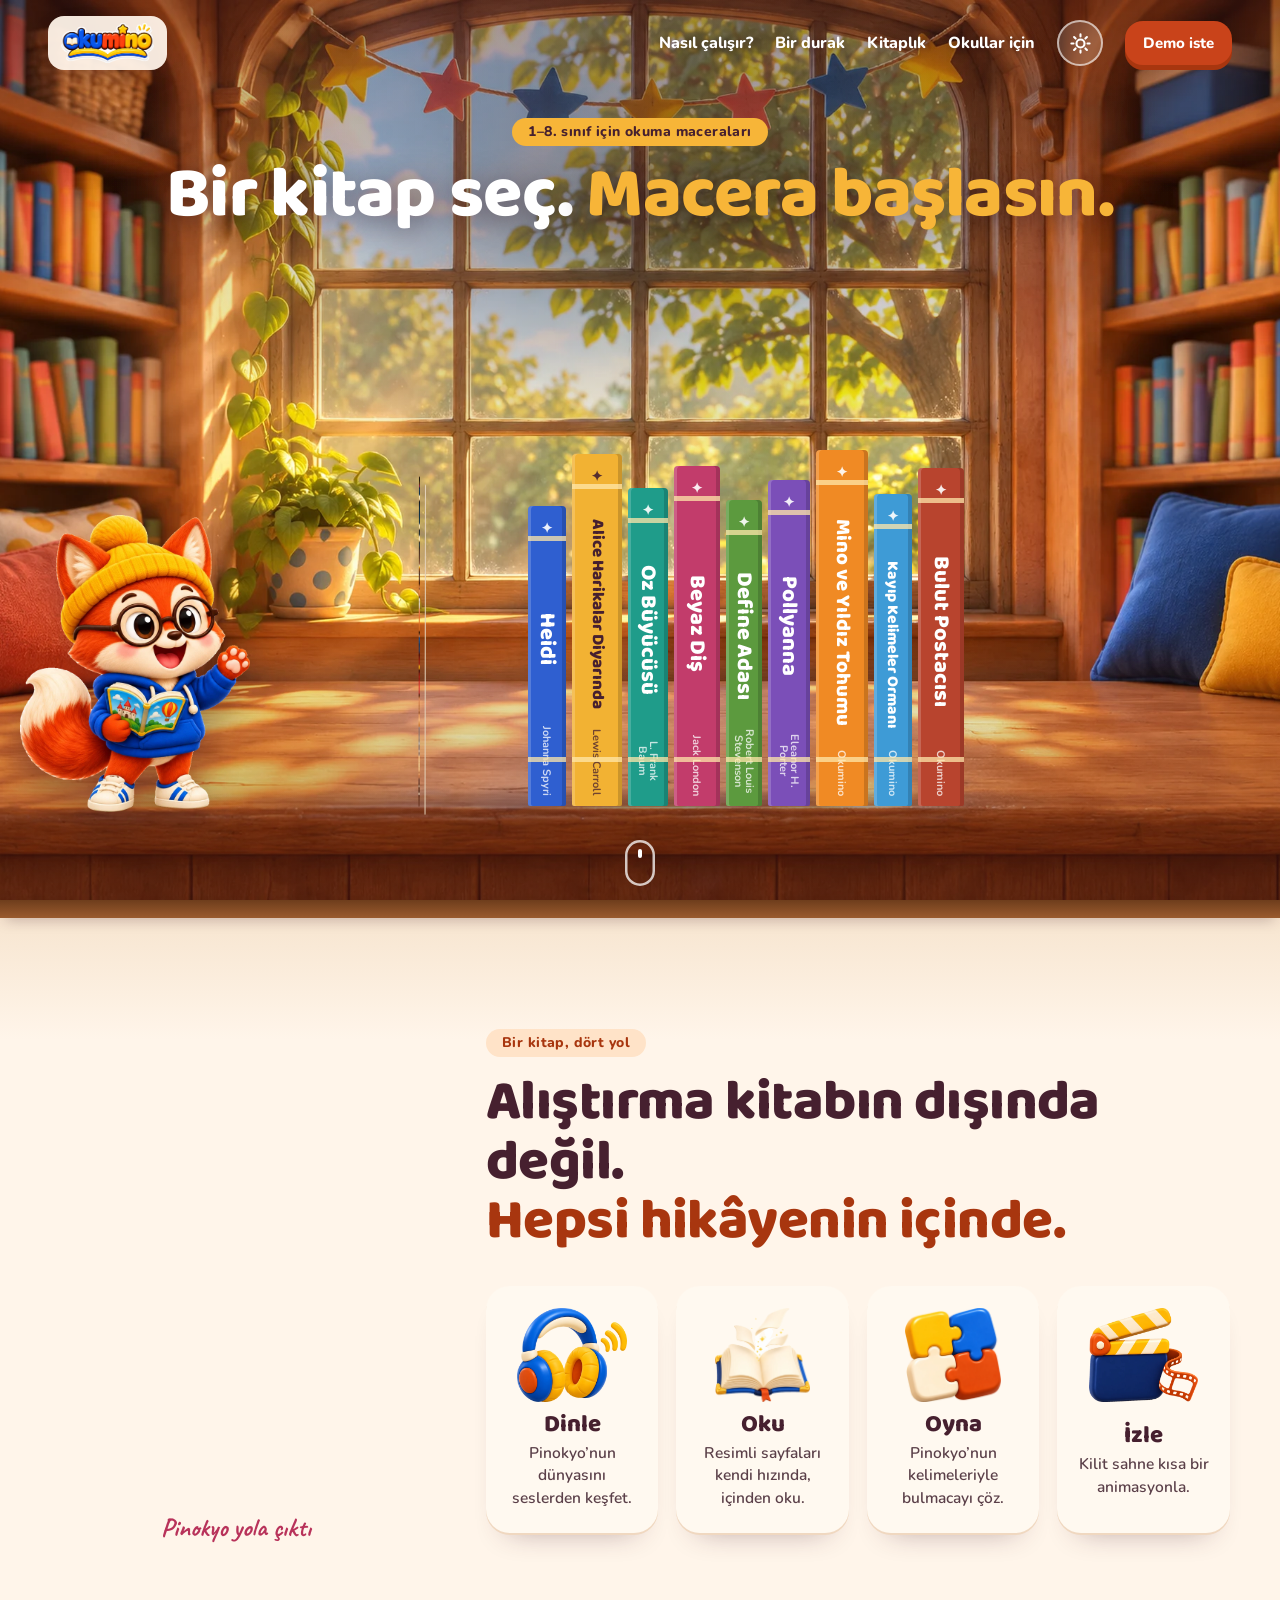
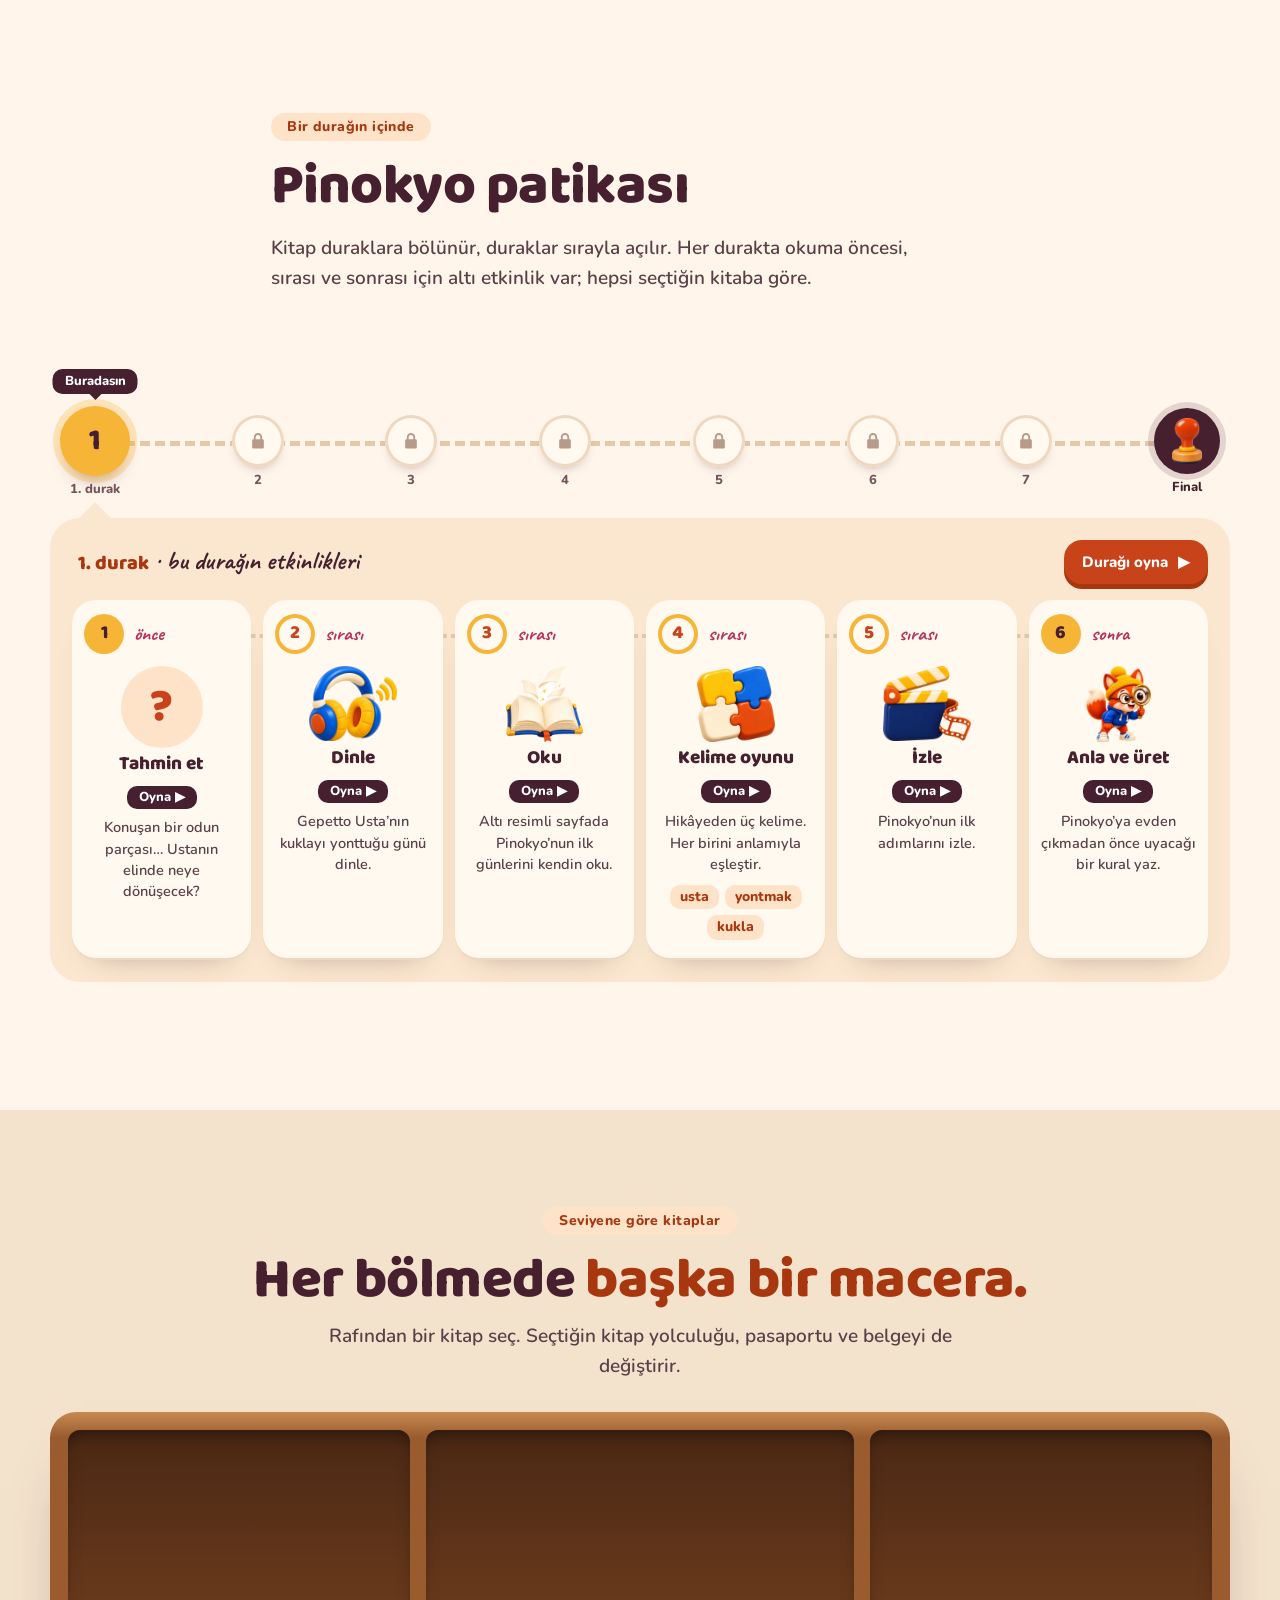
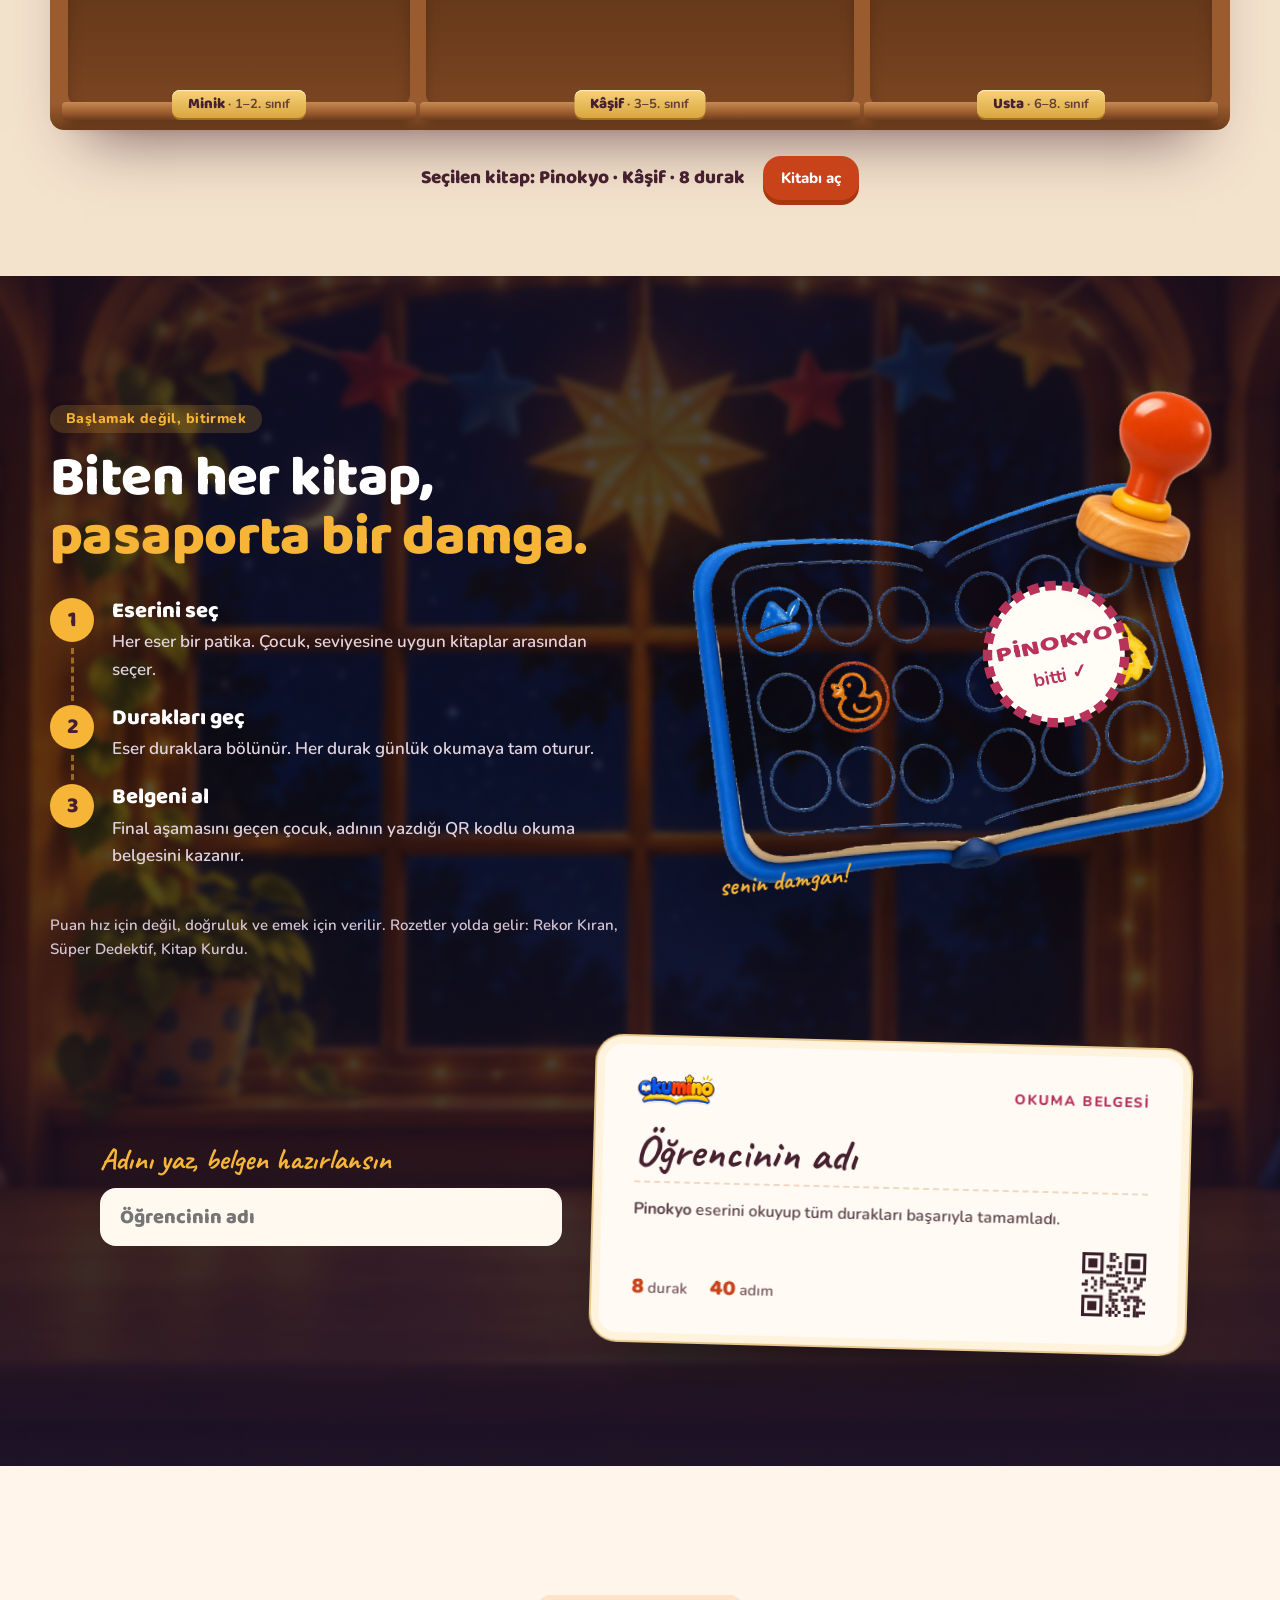
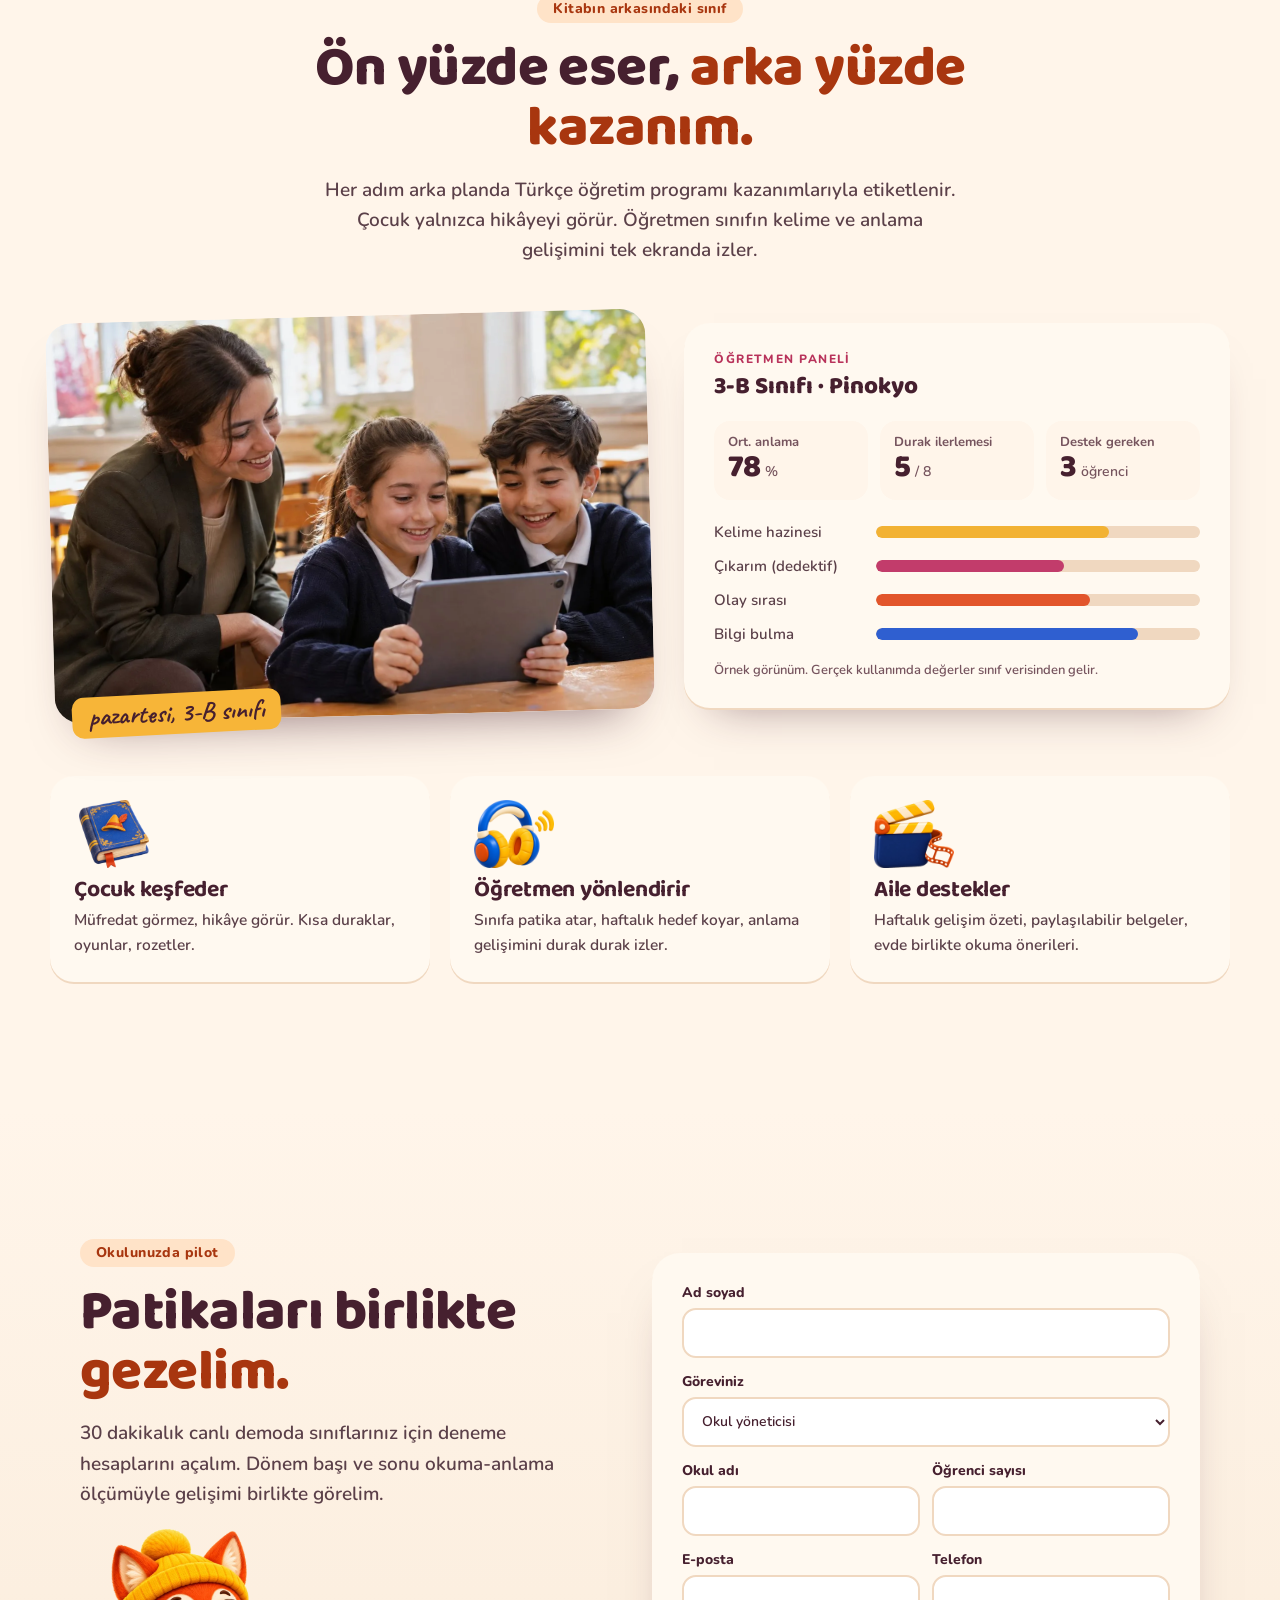
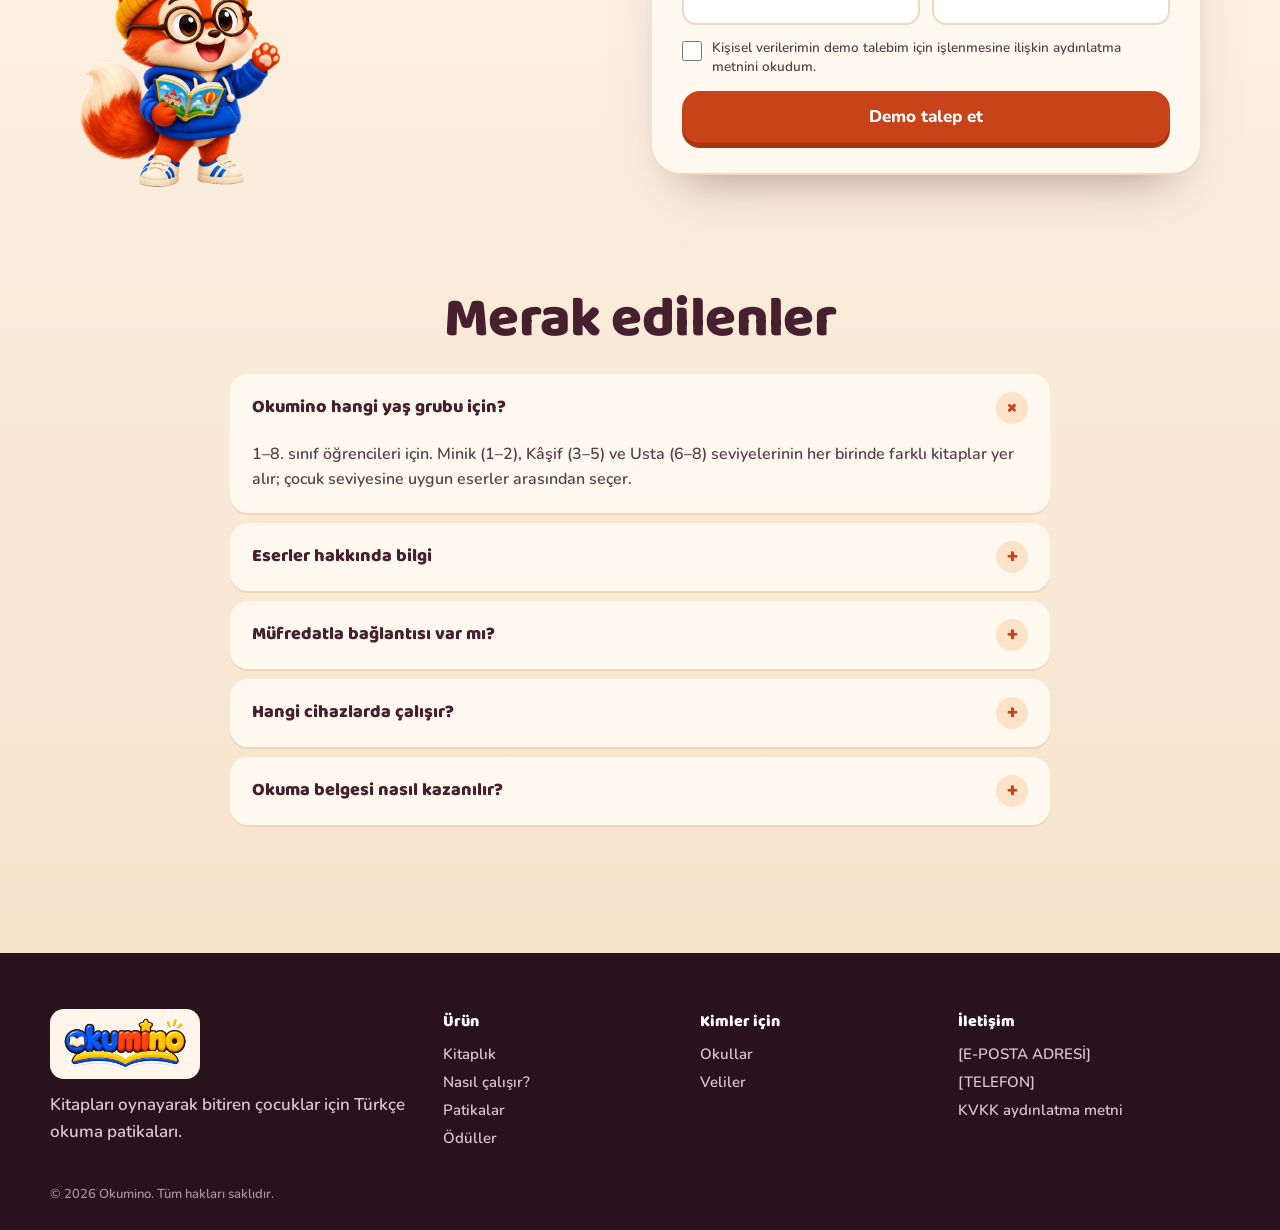
==== commit a97d7e61: "Raf ipucu ve kitap etiketi kaldırıldı; Oku adımı bütün alanı kaplar Co-Authored-By: Claude Opus 5.5 " ====
--- a/a/index.html
+++ b/a/index.html
@@ -9,7 +9,7 @@
 <link rel="preconnect" href="https://fonts.googleapis.com">
 <link rel="preconnect" href="https://fonts.gstatic.com" crossorigin>
 <link href="https://fonts.googleapis.com/css2?family=Baloo+2:wght@600;700;800&family=Caveat:wght@600;700&family=Nunito:wght@600;700;800&display=swap" rel="stylesheet">
-<link rel="stylesheet" href="style.css?v=20261114-oku">
+<link rel="stylesheet" href="style.css?v=20261114-oku2">
 <!-- v2 "Okuma odası" (13.11.2026). Hero fikri @marina_uiux Storybook Shelf reel'inden (assets/ig_reels/Dfm1E3HI_yZ/analiz.md):
      oda sahnesi + 3D raf + tıklayınca açılan kitap. Sayfa gündüz odada başlar, damga bölümünde aynı odanın gecesine varır.
      Eski sürüm site_a/_eski/ altında. -->
@@ -46,7 +46,6 @@
   <div class="baslik">
     <p>1–8. sınıf için okuma maceraları</p>
     <h1 id="heroTitle">Bir kitap seç. <span>Macera başlasın.</span></h1>
-    <div class="ipucu">Rafa dokun, kitabı aç</div>
   </div>
 
   <div class="sahne" id="sahne">
@@ -240,7 +239,7 @@
   <p class="telif">© 2026 Okumino. Tüm hakları saklıdır.</p>
 </footer>
 
-<script src="etkinlik.js?v=20261114-oku"></script>
-<script src="app.js?v=20261114-oku"></script>
+<script src="etkinlik.js?v=20261114-oku2"></script>
+<script src="app.js?v=20261114-oku2"></script>
 </body>
 </html>
--- a/a/style.css
+++ b/a/style.css
@@ -639,3 +639,10 @@
   .sahne-ekran.video .altyazi{font-size:18px;bottom:18%}
   .sesli-etiket{top:calc(50% + 50px)}
 }
+/* Oku adımı bütün alanı kaplar (2026-11-14) */
+.oyun-govde.a2{display:flex;flex-direction:column}
+.oyun-govde.a2 .kitap-acik{flex:1 1 auto;width:100%;min-height:300px;aspect-ratio:auto;margin-top:14px}
+.oyun-govde.a2 .okuma{font-size:clamp(19px,3.2vh,30px)}
+.oyun-govde.a2 .ka-sag{padding:clamp(20px,4vh,56px) clamp(22px,4vw,72px)}
+.oyun-govde.a2 .sayfa-gez,.oyun-govde.a2 .geri-bildirim{flex:none}
+@media (max-width:820px){.oyun-govde.a2{display:block}.oyun-govde.a2 .kitap-acik{min-height:0}}
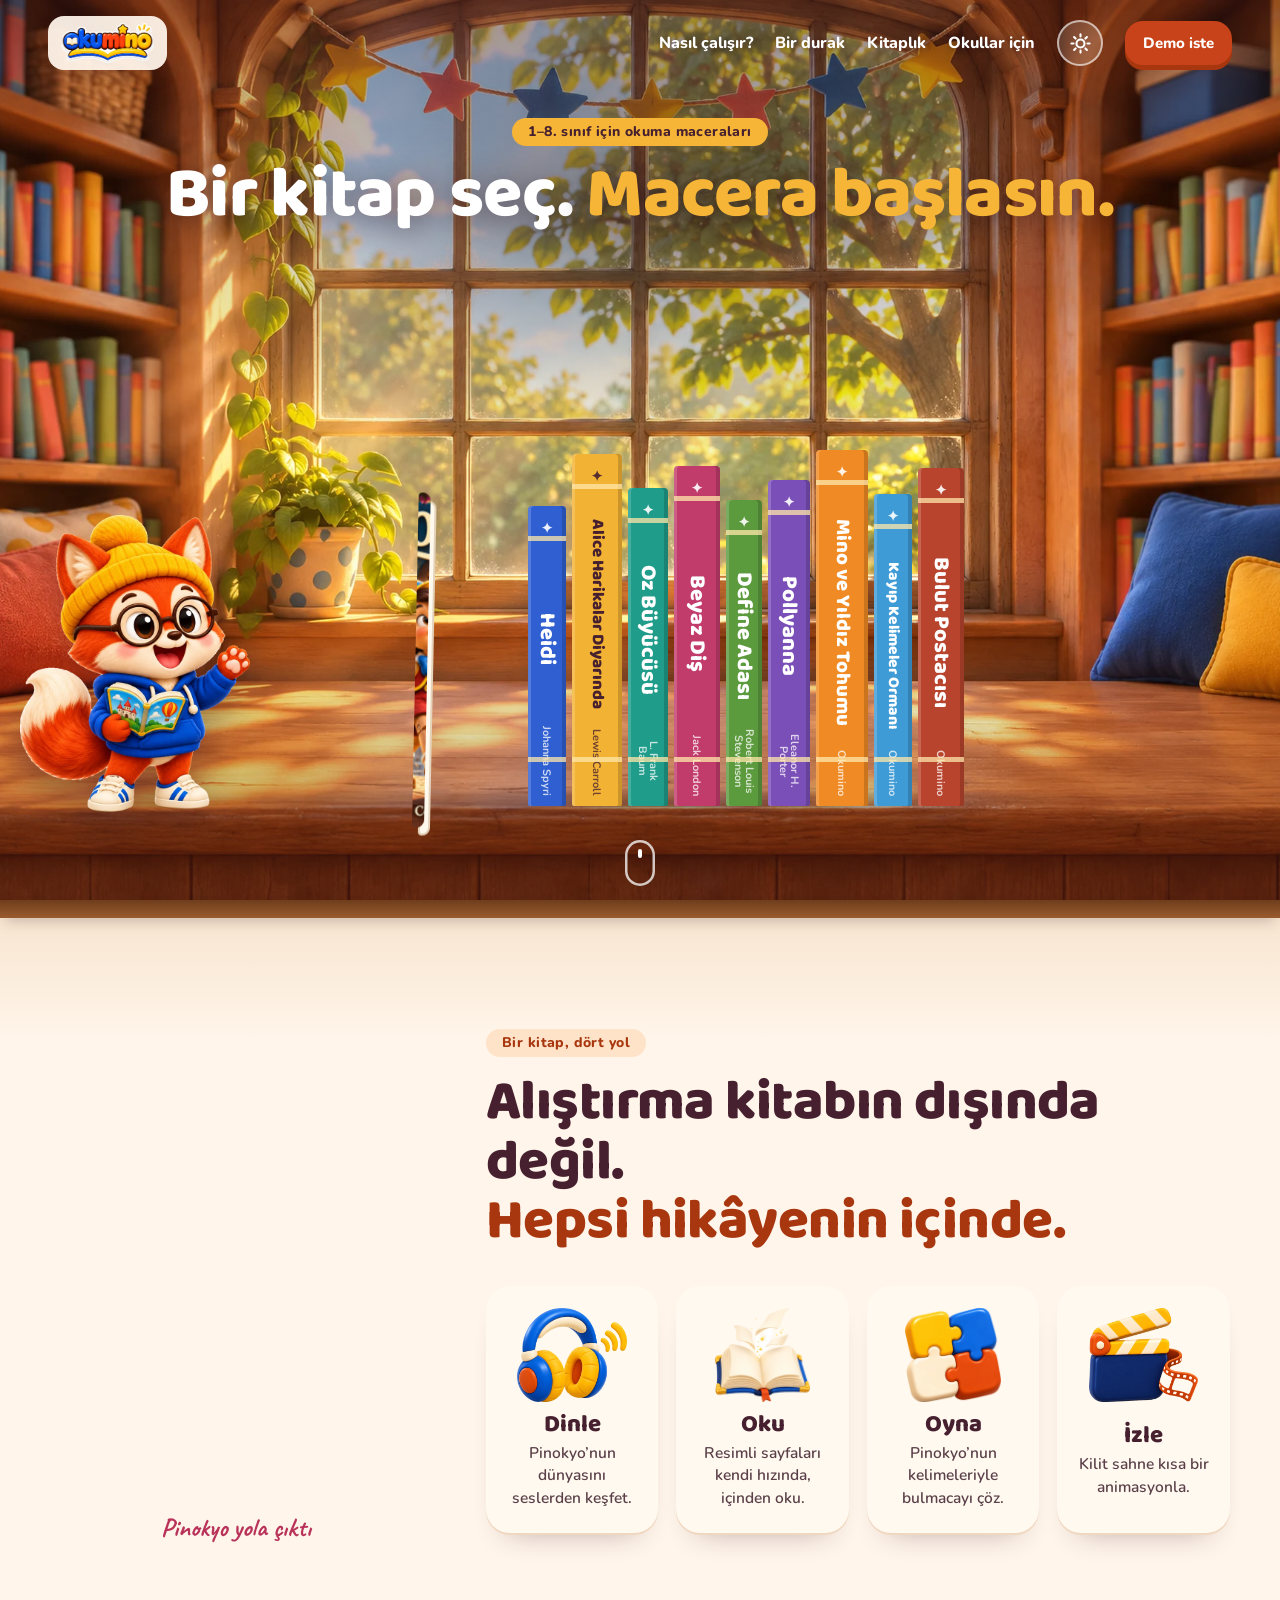
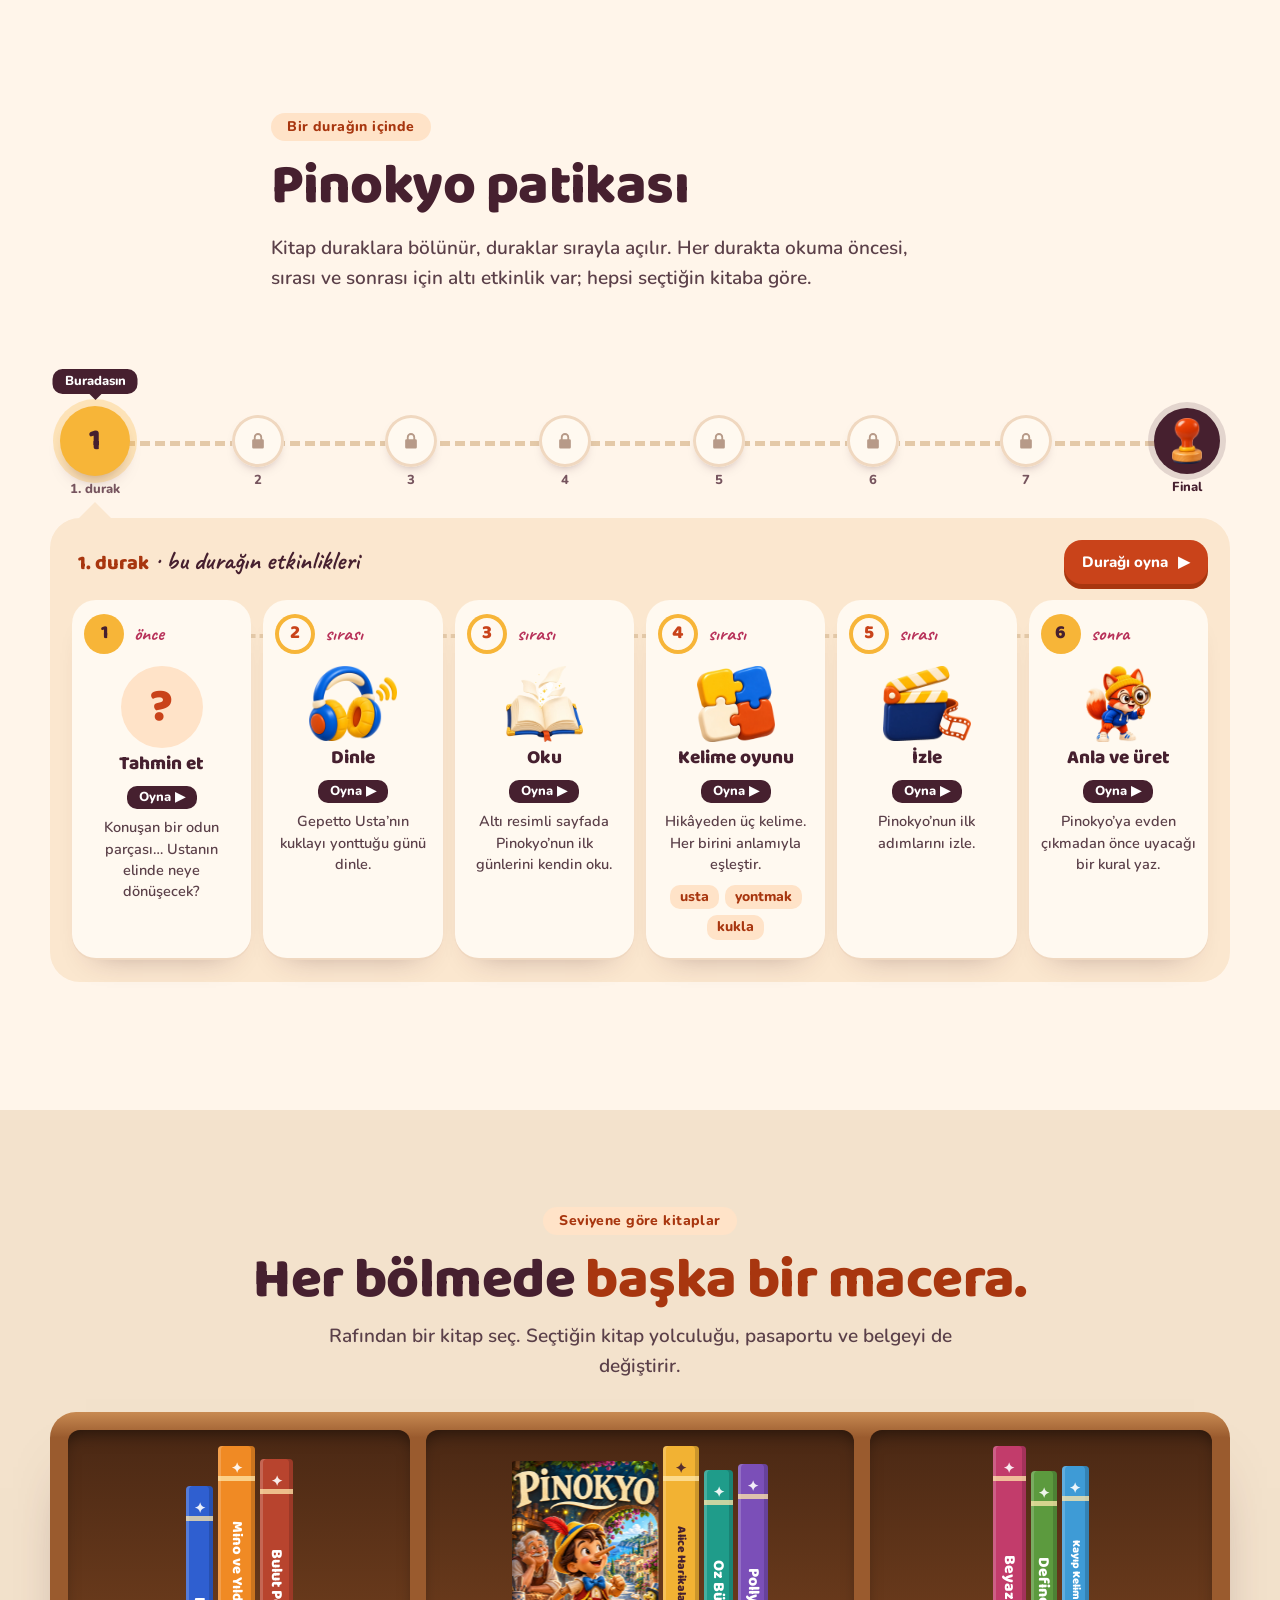
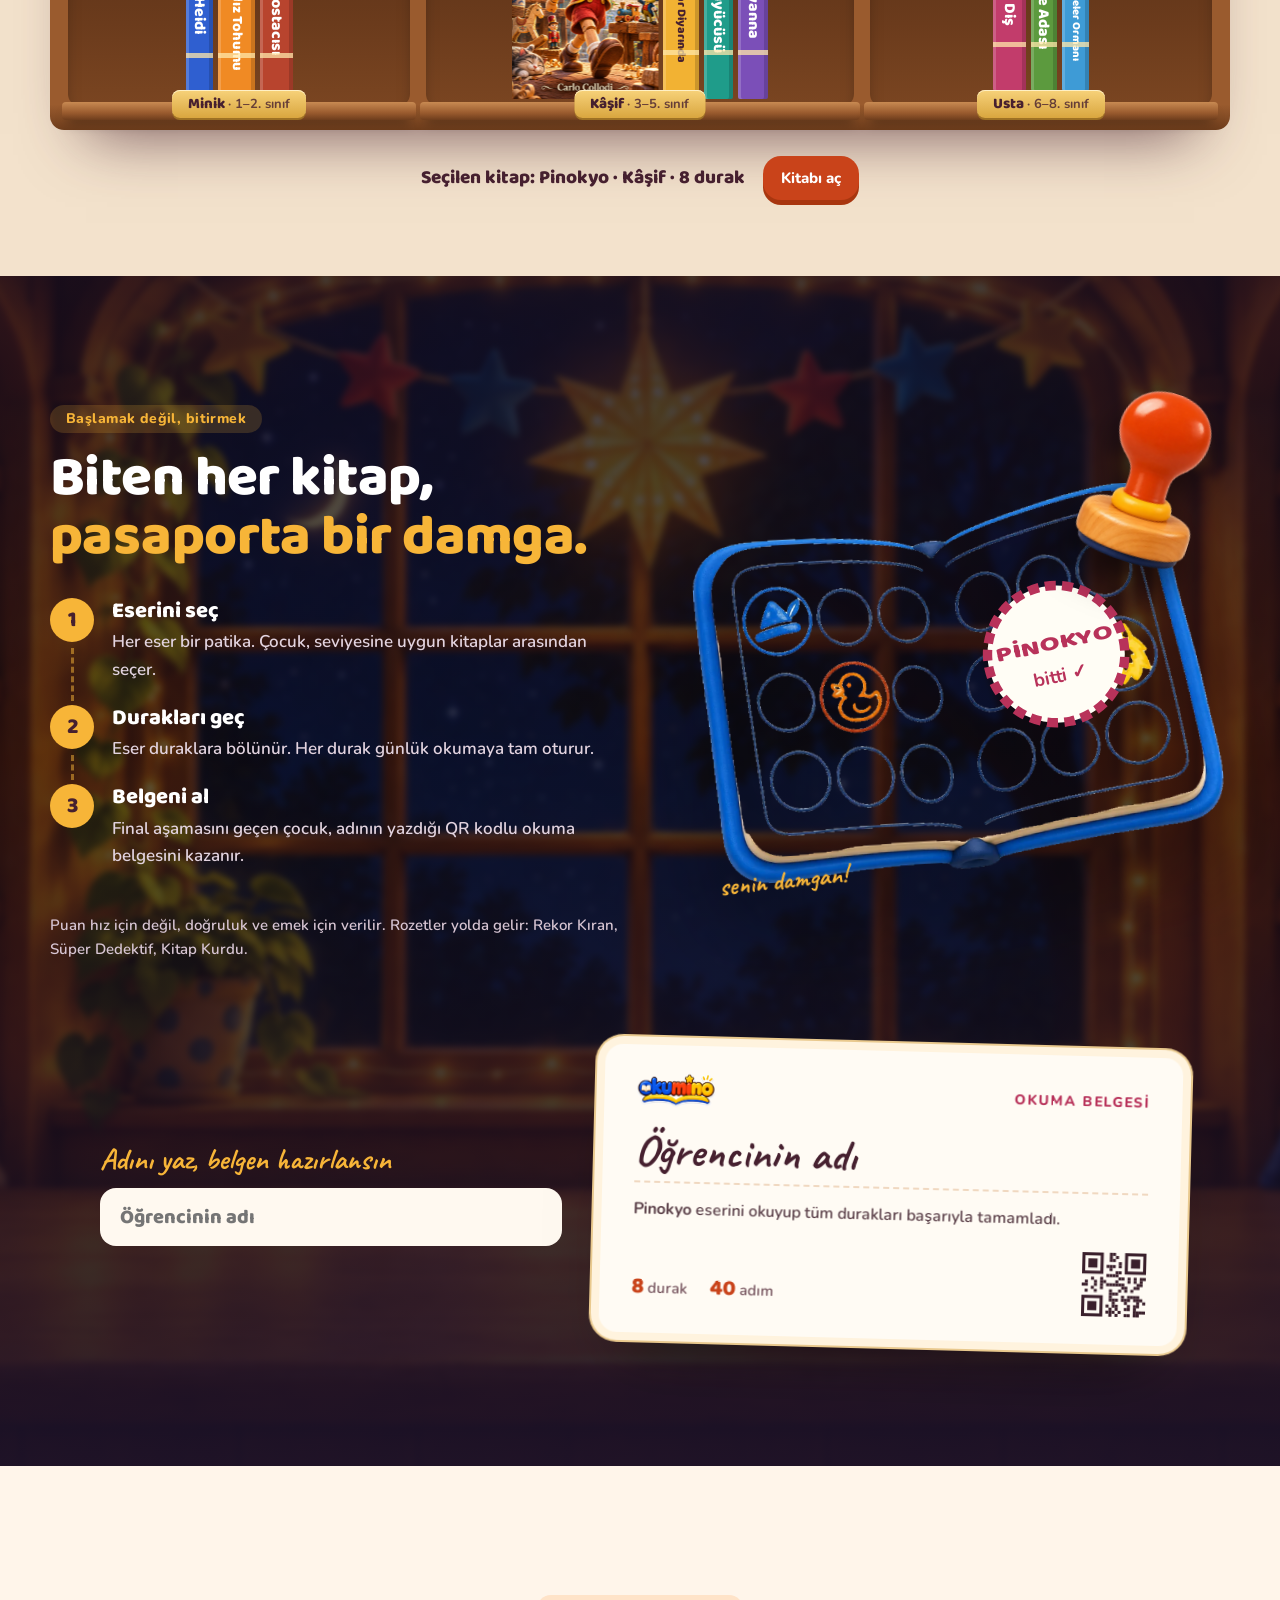
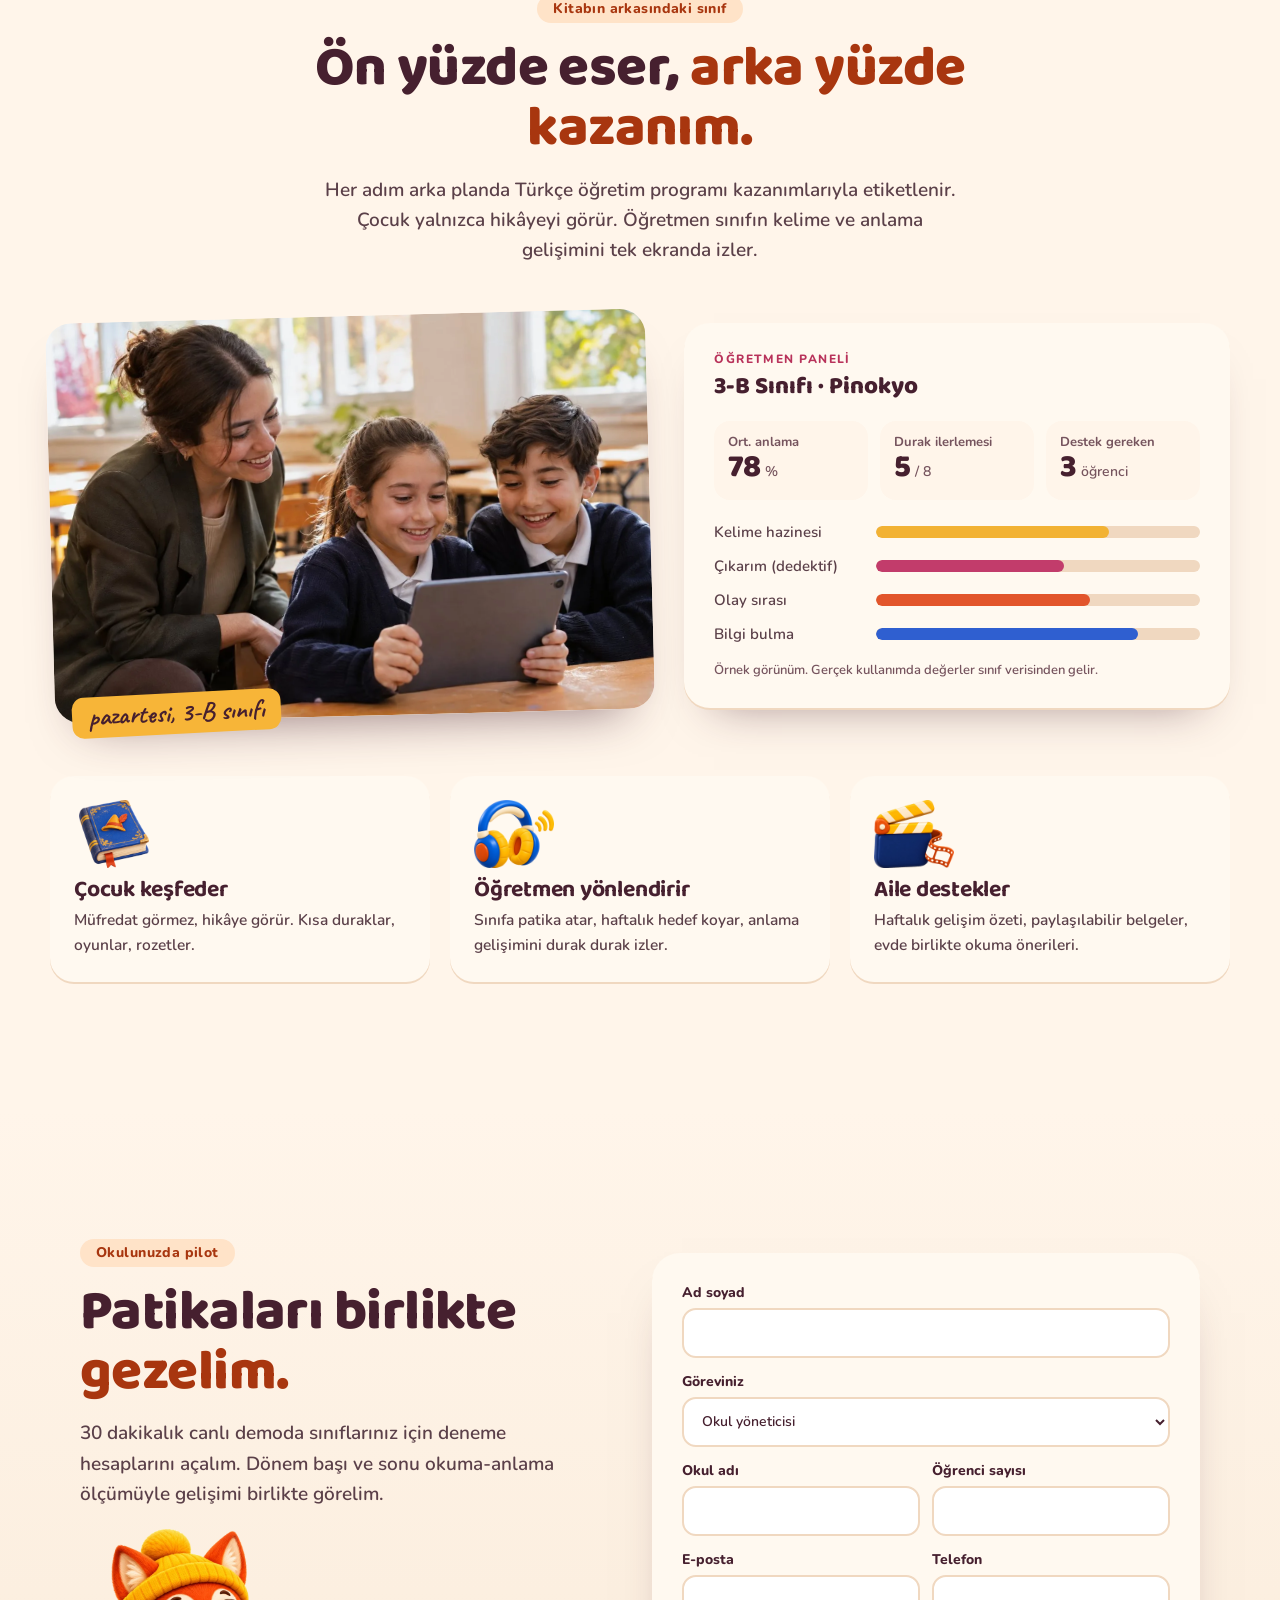
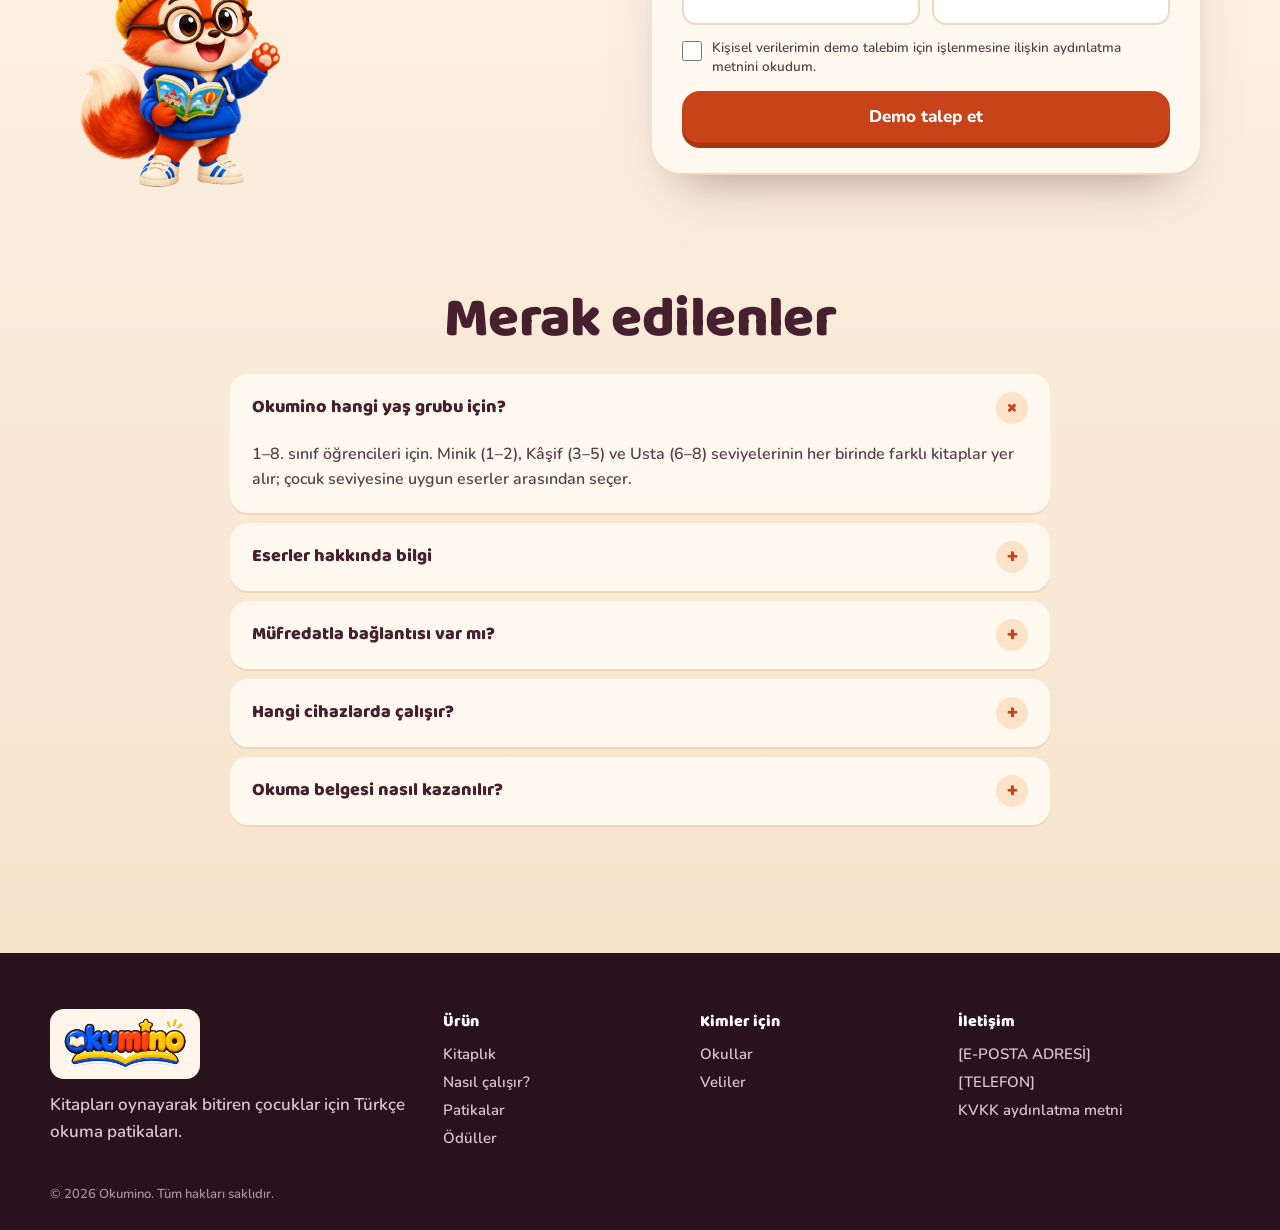
==== commit 66aa13dc: "Pinokyo animasyonu: Vids Türkçe anlatım (Fola), anlatımla eş altyazı Co-Authored-By: Claude Opus 5.5" ====
--- a/a/index.html
+++ b/a/index.html
@@ -239,7 +239,7 @@
   <p class="telif">© 2026 Okumino. Tüm hakları saklıdır.</p>
 </footer>
 
-<script src="etkinlik.js?v=20261114-oku2"></script>
+<script src="etkinlik.js?v=20261114-vo"></script>
 <script src="app.js?v=20261114-oku2"></script>
 </body>
 </html>
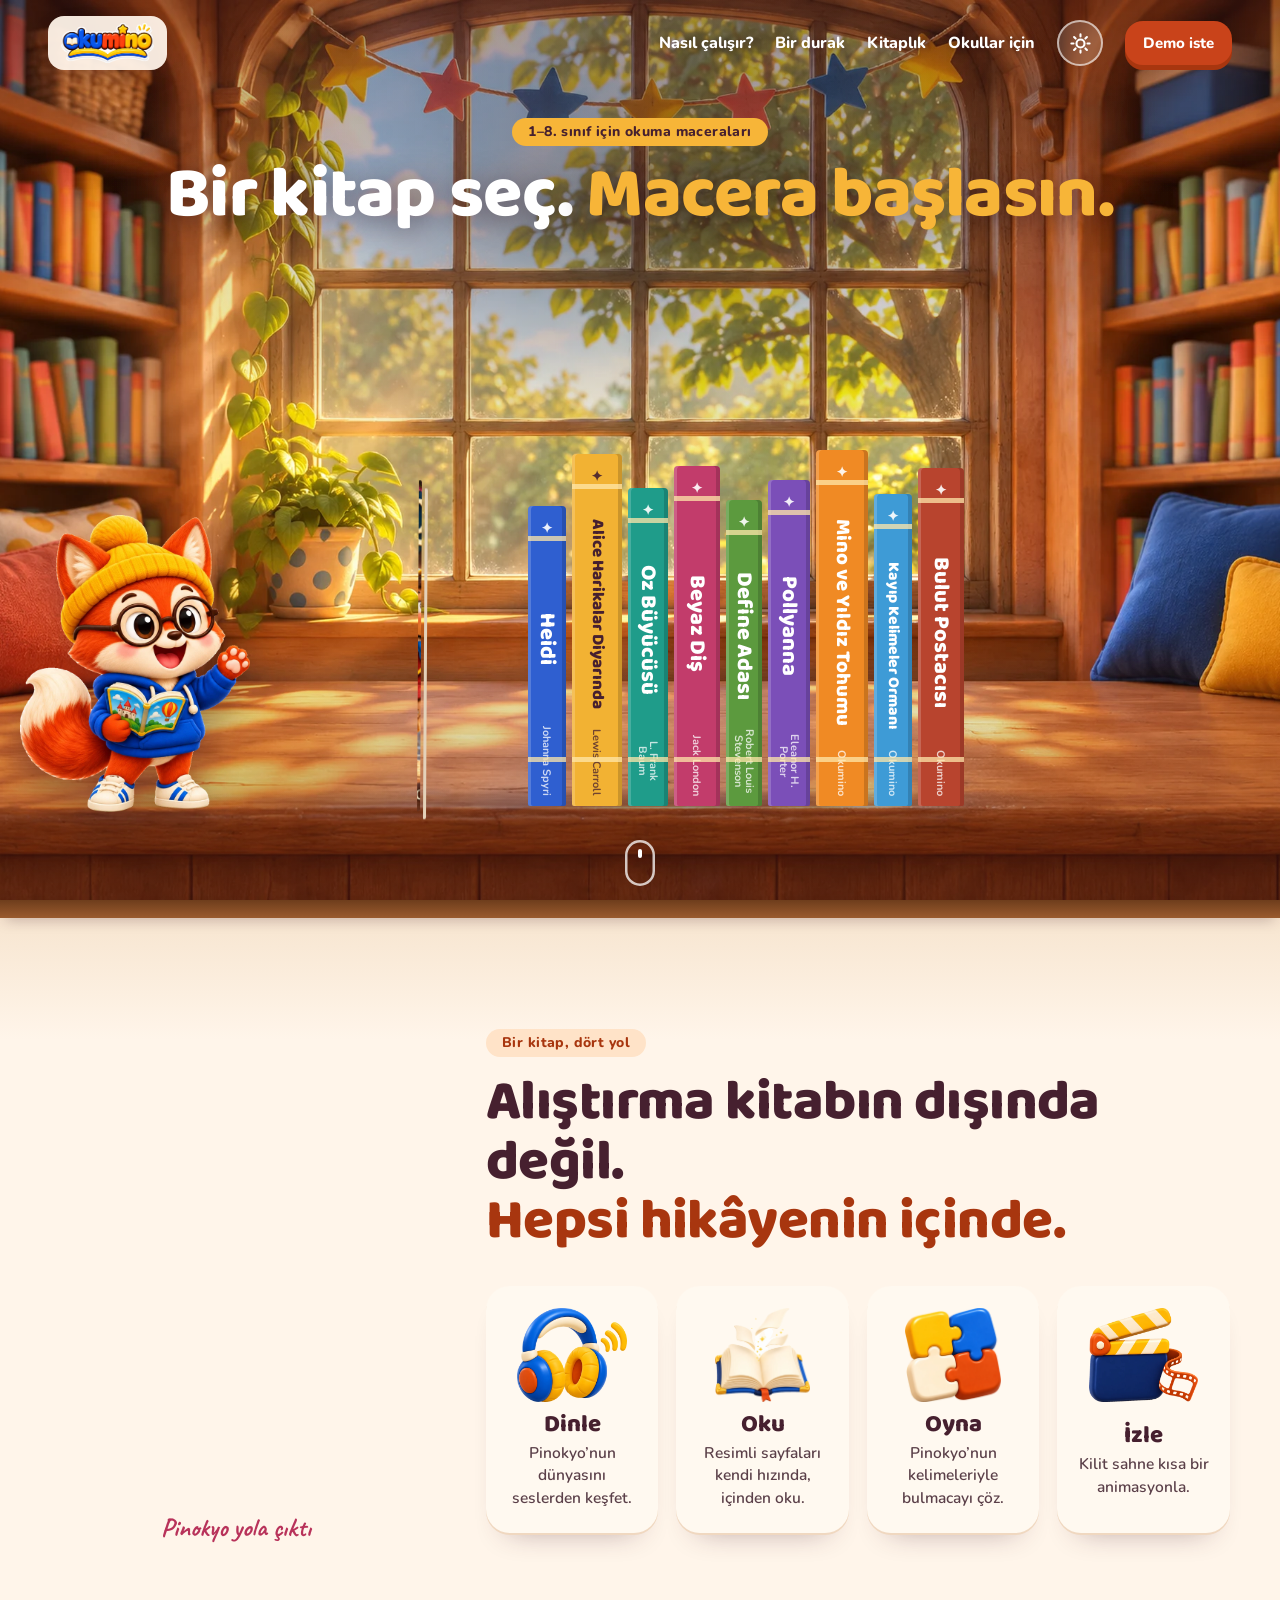
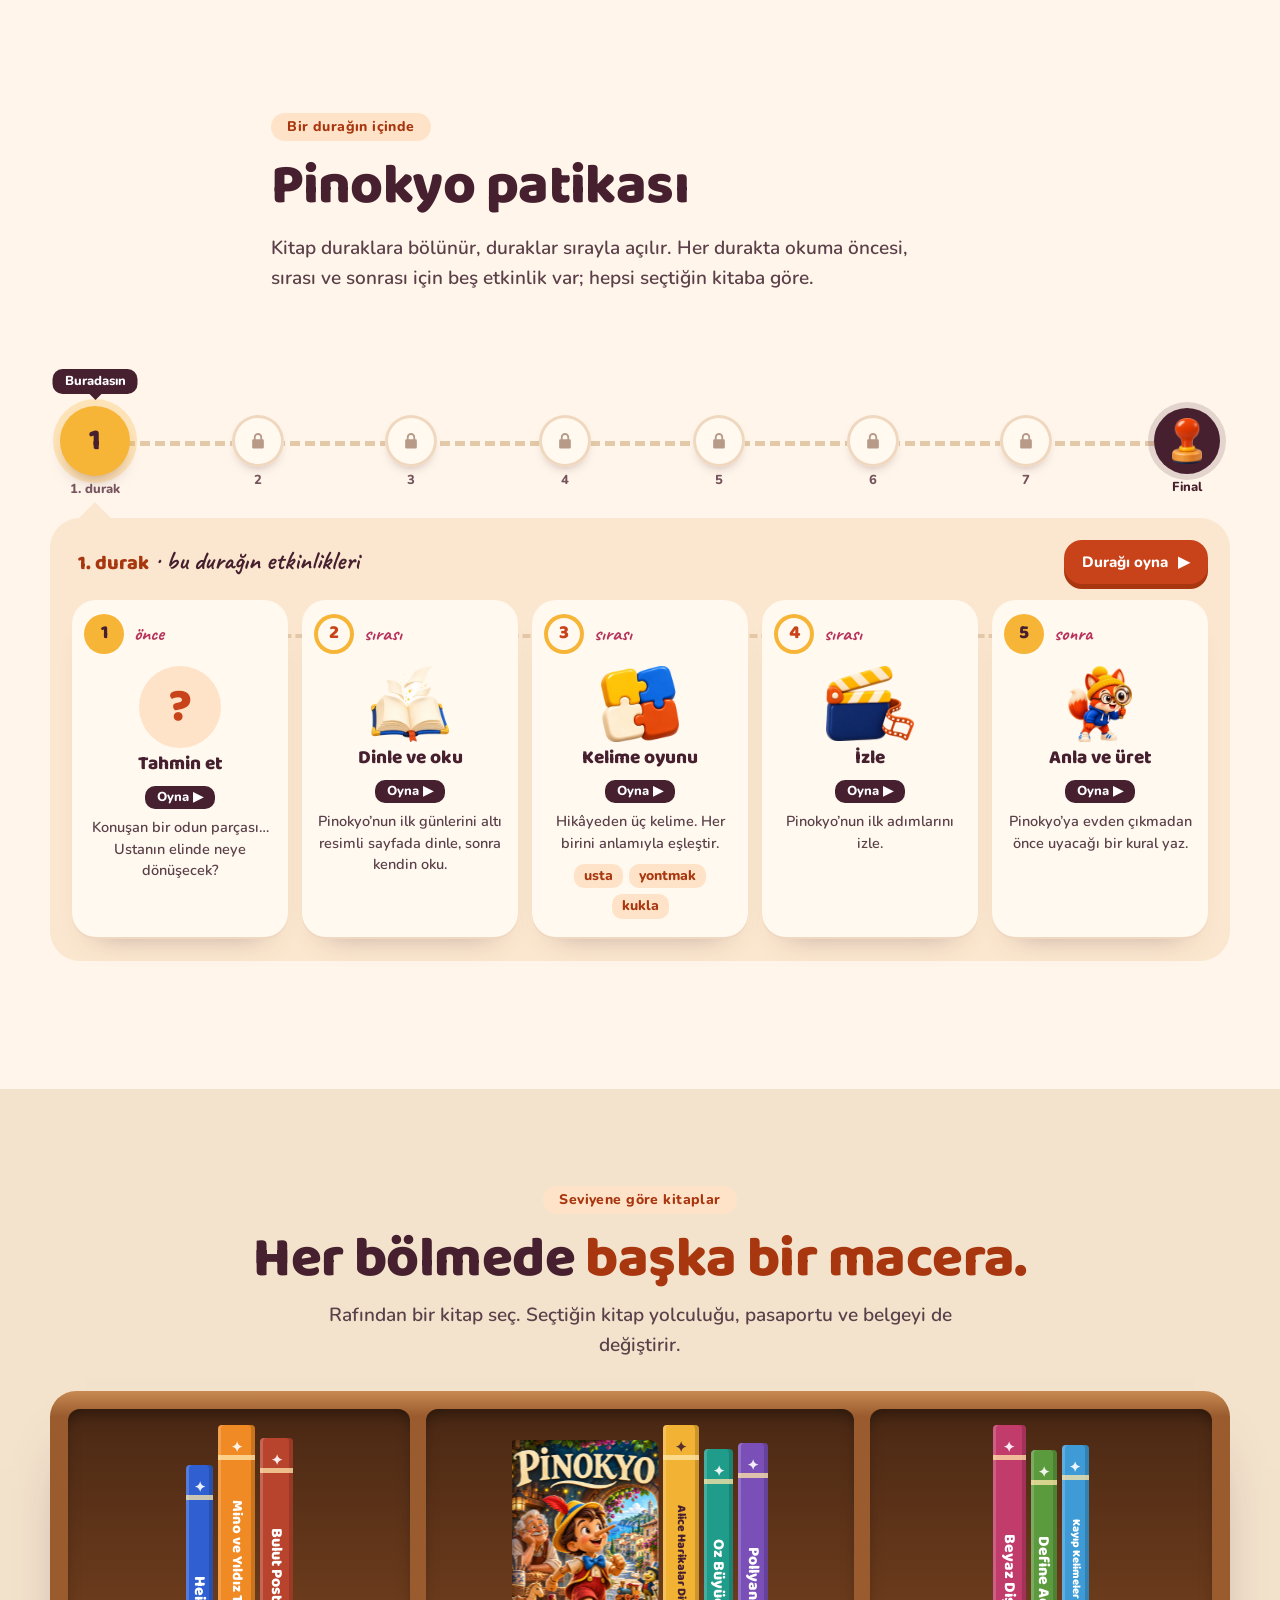
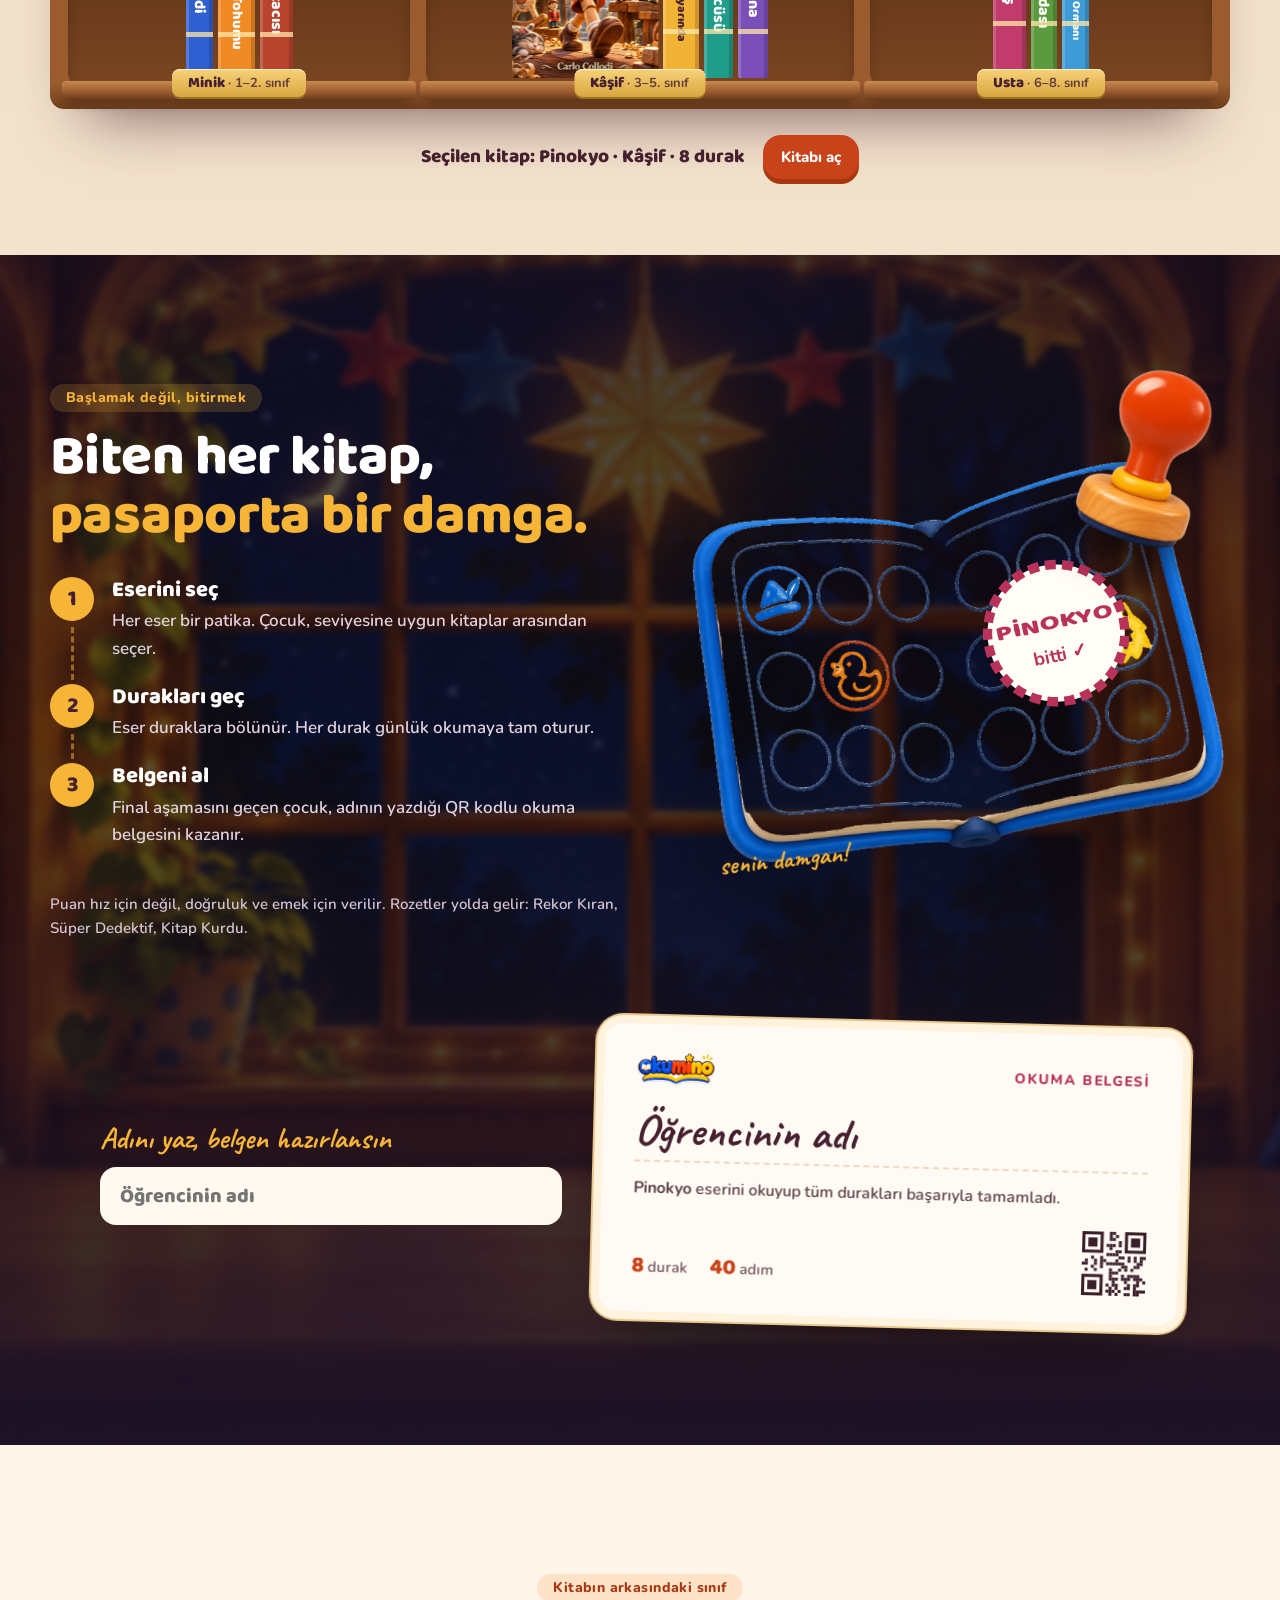
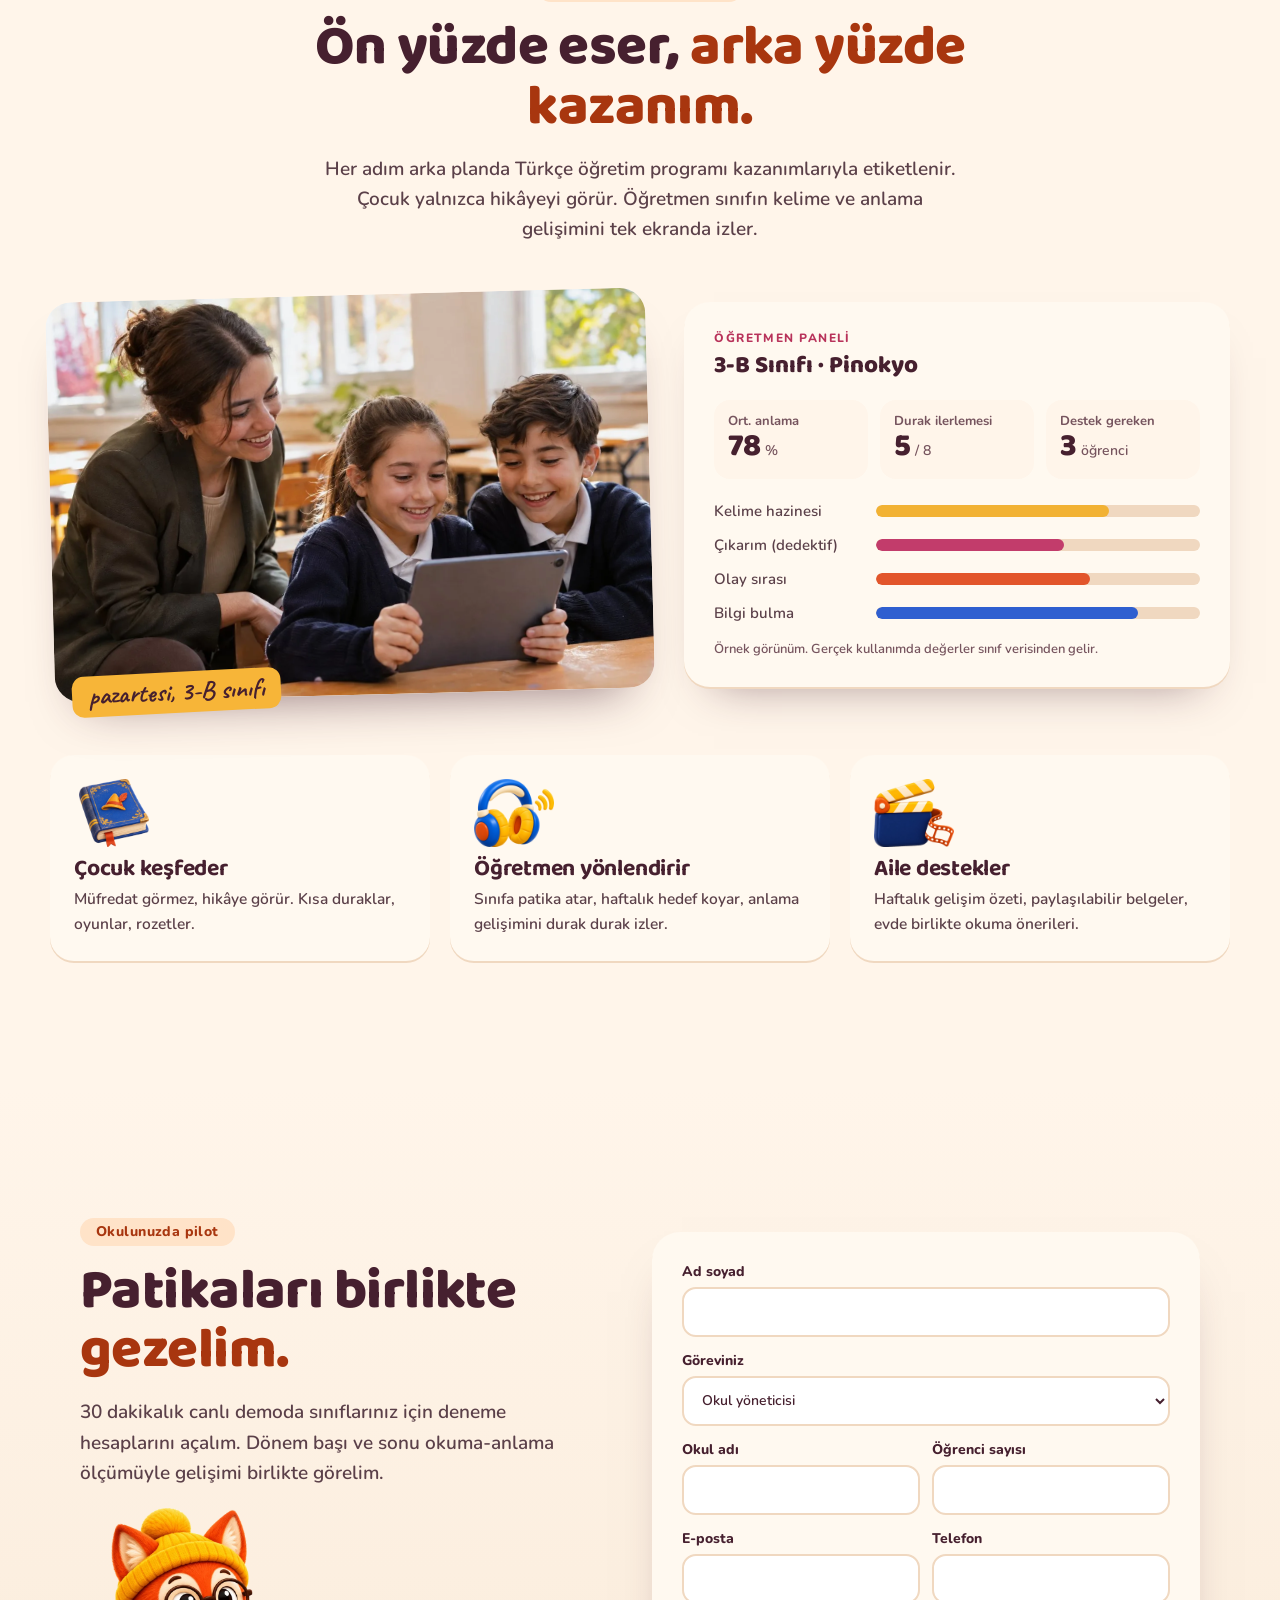
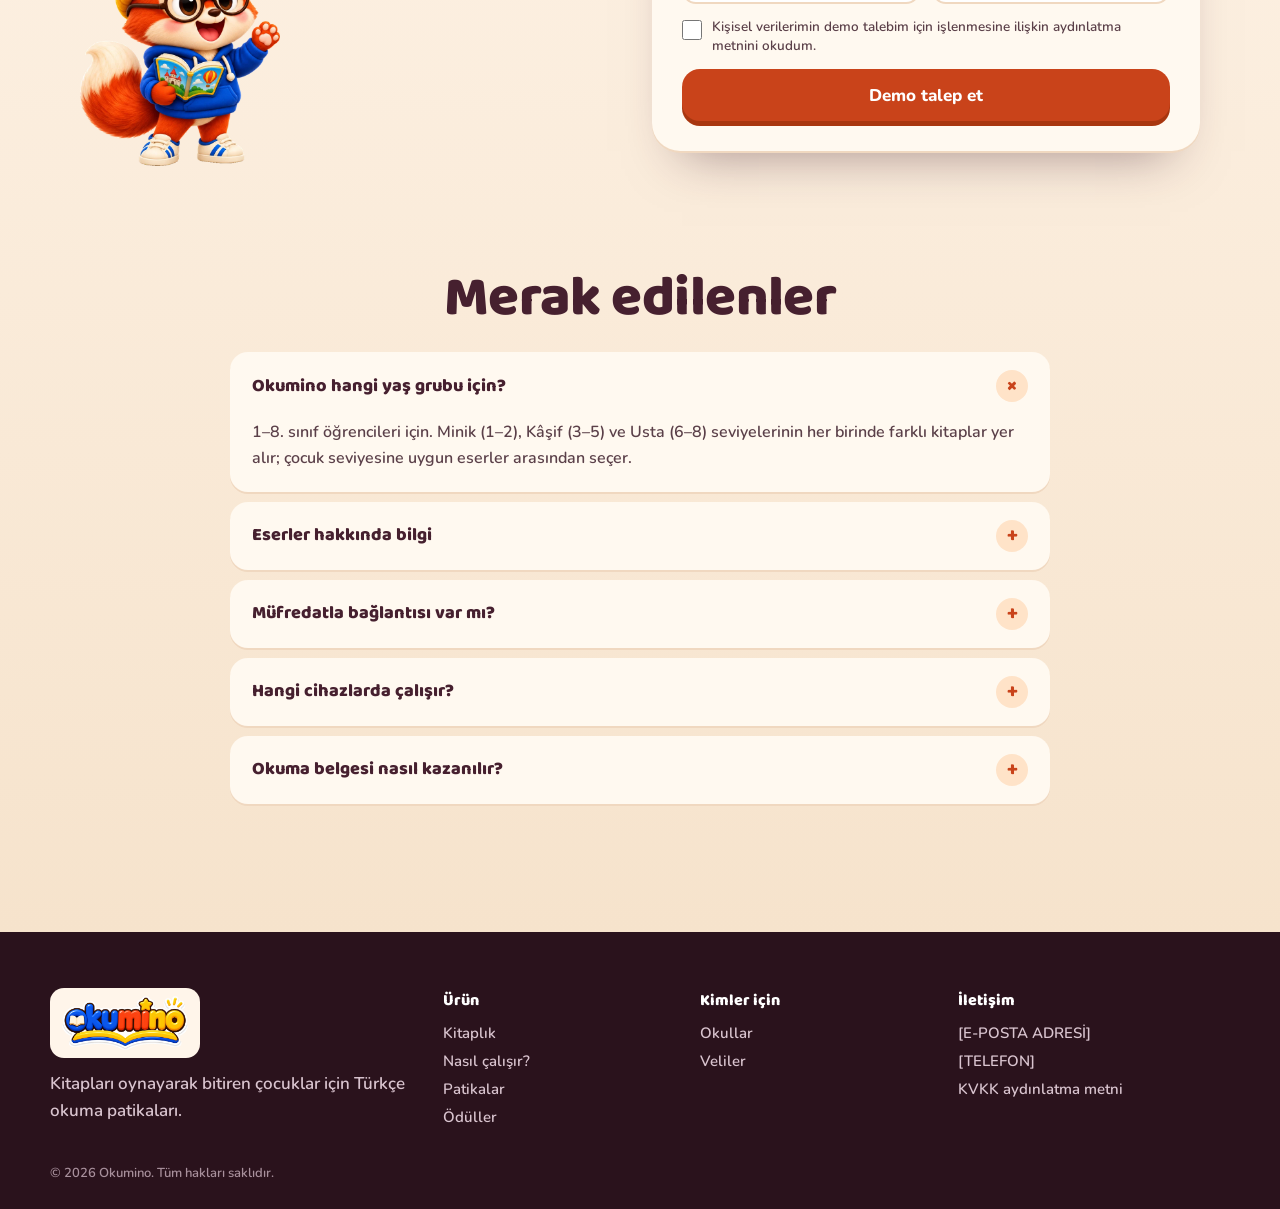
==== commit bf27350d: "Dinle ve oku tek etkinlik: Dinle/Durdur, Vids sayfa anlatımı, kelime vurgusu, geniş satır aralığı Co" ====
--- a/a/index.html
+++ b/a/index.html
@@ -9,7 +9,7 @@
 <link rel="preconnect" href="https://fonts.googleapis.com">
 <link rel="preconnect" href="https://fonts.gstatic.com" crossorigin>
 <link href="https://fonts.googleapis.com/css2?family=Baloo+2:wght@600;700;800&family=Caveat:wght@600;700&family=Nunito:wght@600;700;800&display=swap" rel="stylesheet">
-<link rel="stylesheet" href="style.css?v=20261114-oku2">
+<link rel="stylesheet" href="style.css?v=20261114-do">
 <!-- v2 "Okuma odası" (13.11.2026). Hero fikri @marina_uiux Storybook Shelf reel'inden (assets/ig_reels/Dfm1E3HI_yZ/analiz.md):
      oda sahnesi + 3D raf + tıklayınca açılan kitap. Sayfa gündüz odada başlar, damga bölümünde aynı odanın gecesine varır.
      Eski sürüm site_a/_eski/ altında. -->
@@ -67,7 +67,7 @@
           <div><img src="img/mod_oyna.webp" alt=""><b>Oyna</b></div>
           <div><img src="img/mod_izle.webp" alt=""><b>İzle</b></div>
         </div>
-        <ol class="adim-ozet" aria-label="Bir durağın adımları"><li>Tahmin et</li><li>Dinle</li><li>Oku</li><li>Kelime oyunu</li><li>İzle</li><li>Anla ve üret</li></ol>
+        <ol class="adim-ozet" aria-label="Bir durağın adımları"><li>Tahmin et</li><li>Dinle ve oku</li><li>Kelime oyunu</li><li>İzle</li><li>Anla ve üret</li></ol>
         <span class="no">2</span>
       </div>
       <div class="kapak" aria-hidden="true"><div class="dis"><img id="kapakResim" src="img/covers/pinokyo.webp" alt=""></div><div class="ic"><div class="resim"><img id="solResim" src="img/covers/pinokyo.webp" alt=""></div><p id="solMetin"></p><span class="no">1</span></div></div>
@@ -108,14 +108,14 @@
   </div>
 </section>
 
-<!-- 2b. BİR DURAĞIN İÇİNDE: seçilen kitaba göre altı etkinlik -->
+<!-- 2b. BİR DURAĞIN İÇİNDE: seçilen kitaba göre beş etkinlik -->
 <section class="bolum durak-bolum" id="durak" aria-labelledby="durakBaslik">
   <div class="durak-ust">
     <div class="durak-kitap" id="durakKitap"><img id="durakKapak" src="img/covers/pinokyo.webp" alt=""></div>
     <div>
       <p class="ust-etiket">Bir durağın içinde</p>
       <h2 id="durakBaslik"><span class="kitap-ad" data-kitap-ad>Pinokyo</span> patikası</h2>
-      <p class="giris">Kitap duraklara bölünür, duraklar sırayla açılır. Her durakta okuma öncesi, sırası ve sonrası için altı etkinlik var; hepsi seçtiğin kitaba göre.</p>
+      <p class="giris">Kitap duraklara bölünür, duraklar sırayla açılır. Her durakta okuma öncesi, sırası ve sonrası için beş etkinlik var; hepsi seçtiğin kitaba göre.</p>
     </div>
   </div>
   <div class="patika" id="patika" role="img" aria-label="Patika durakları"></div>
@@ -239,7 +239,7 @@
   <p class="telif">© 2026 Okumino. Tüm hakları saklıdır.</p>
 </footer>
 
-<script src="etkinlik.js?v=20261114-vo"></script>
-<script src="app.js?v=20261114-oku2"></script>
+<script src="etkinlik.js?v=20261114-do"></script>
+<script src="app.js?v=20261114-do"></script>
 </body>
 </html>
--- a/a/style.css
+++ b/a/style.css
@@ -530,7 +530,7 @@
 /* ─── 2026-11-14: Oku adımı, neredeyse tam sayfa oynatıcı, her adımda kitap görseli (Okumino + Readmino aynı) ─── */
 .dort{grid-template-columns:repeat(auto-fit,minmax(170px,1fr))}
 .yollar{grid-template-columns:repeat(4,1fr);gap:3%}
-.etkinlik{grid-template-columns:repeat(6,1fr);gap:12px}
+.etkinlik{grid-template-columns:repeat(5,1fr);gap:14px}
 .etkinlik li{padding:14px 12px 18px}
 .etkinlik img{width:88px;height:76px}
 .etkinlik b{font-size:19px}
@@ -605,7 +605,7 @@
 .sg-nokta button{width:14px;height:14px;border-radius:50%;background:var(--sand)}
 .sg-nokta button.okundu{background:#7DBB5A}
 .sg-nokta button.su{background:var(--sun);transform:scale(1.35)}
-.oyun-govde.a2 .geri-bildirim{text-align:center}
+.oyun-govde.a1 .geri-bildirim{text-align:center}
 
 /* 5 izle: geniş ekran video */
 dialog.oyun.genis .sahne-ekran{width:min(100%,calc((min(94vh,1000px) - 330px) * 16 / 9))}
@@ -619,7 +619,7 @@
 .sahne-ekran.video .altyazi:empty{display:none}
 .sesli-etiket{position:absolute;left:50%;top:calc(50% + 56px);transform:translateX(-50%);z-index:3;padding:6px 14px;border-radius:12px;background:rgba(42,18,28,.72);color:#fff;font:800 15px/1 var(--body);pointer-events:none}
 .sahne-ekran.video.oynuyor .sesli-etiket{display:none}
-.oyun-govde.a4 .geri-bildirim{text-align:center}
+.oyun-govde.a3 .geri-bildirim{text-align:center}
 
 @media (max-width:820px){
   dialog.oyun{width:100vw;max-width:100vw;height:100dvh;border-radius:0}
@@ -640,9 +640,20 @@
   .sesli-etiket{top:calc(50% + 50px)}
 }
 /* Oku adımı bütün alanı kaplar (2026-11-14) */
-.oyun-govde.a2{display:flex;flex-direction:column}
-.oyun-govde.a2 .kitap-acik{flex:1 1 auto;width:100%;min-height:300px;aspect-ratio:auto;margin-top:14px}
-.oyun-govde.a2 .okuma{font-size:clamp(19px,3.2vh,30px)}
-.oyun-govde.a2 .ka-sag{padding:clamp(20px,4vh,56px) clamp(22px,4vw,72px)}
-.oyun-govde.a2 .sayfa-gez,.oyun-govde.a2 .geri-bildirim{flex:none}
-@media (max-width:820px){.oyun-govde.a2{display:block}.oyun-govde.a2 .kitap-acik{min-height:0}}
+.oyun-govde.a1{display:flex;flex-direction:column}
+.oyun-govde.a1 .kitap-acik{flex:1 1 auto;width:100%;min-height:300px;aspect-ratio:auto;margin-top:14px}
+.oyun-govde.a1 .okuma{font-size:clamp(19px,3.2vh,30px)}
+.oyun-govde.a1 .ka-sag{padding:clamp(20px,4vh,56px) clamp(22px,4vw,72px)}
+.oyun-govde.a1 .sayfa-gez,.oyun-govde.a1 .geri-bildirim{flex:none}
+@media (max-width:820px){.oyun-govde.a1{display:block}.oyun-govde.a1 .kitap-acik{min-height:0}}
+
+/* Dinle ve oku tek adım: Dinle/Durdur, kelime vurgusu, geniş satır aralığı (2026-11-14) */
+.oyun-govde.a1 .kitap-acik{margin-top:0}
+.oyun-govde.a1 .okuma{line-height:2.15}
+.okuma .w{border-radius:5px;transition:background .12s,color .12s}
+.okuma .w.gecti{color:var(--plum)}
+.okuma .w.su{background:var(--sun);color:var(--plum);box-shadow:0 0 0 3px var(--sun)}
+.sayfa-gez .do-btn{margin:0;min-width:132px;justify-content:center}
+.do-btn.caliyor{background:var(--coral)}
+@media (max-width:820px){.oyun-govde.a1 .okuma{line-height:1.95}.sayfa-gez{flex-wrap:wrap;gap:10px}}
+@media (max-width:820px){.oyun-govde.a1 .sayfa-gez{position:sticky;bottom:-10px;z-index:4;margin:0 -16px;padding:10px 12px;background:var(--cream);box-shadow:0 -10px 16px -12px rgba(70,32,47,.35)}}
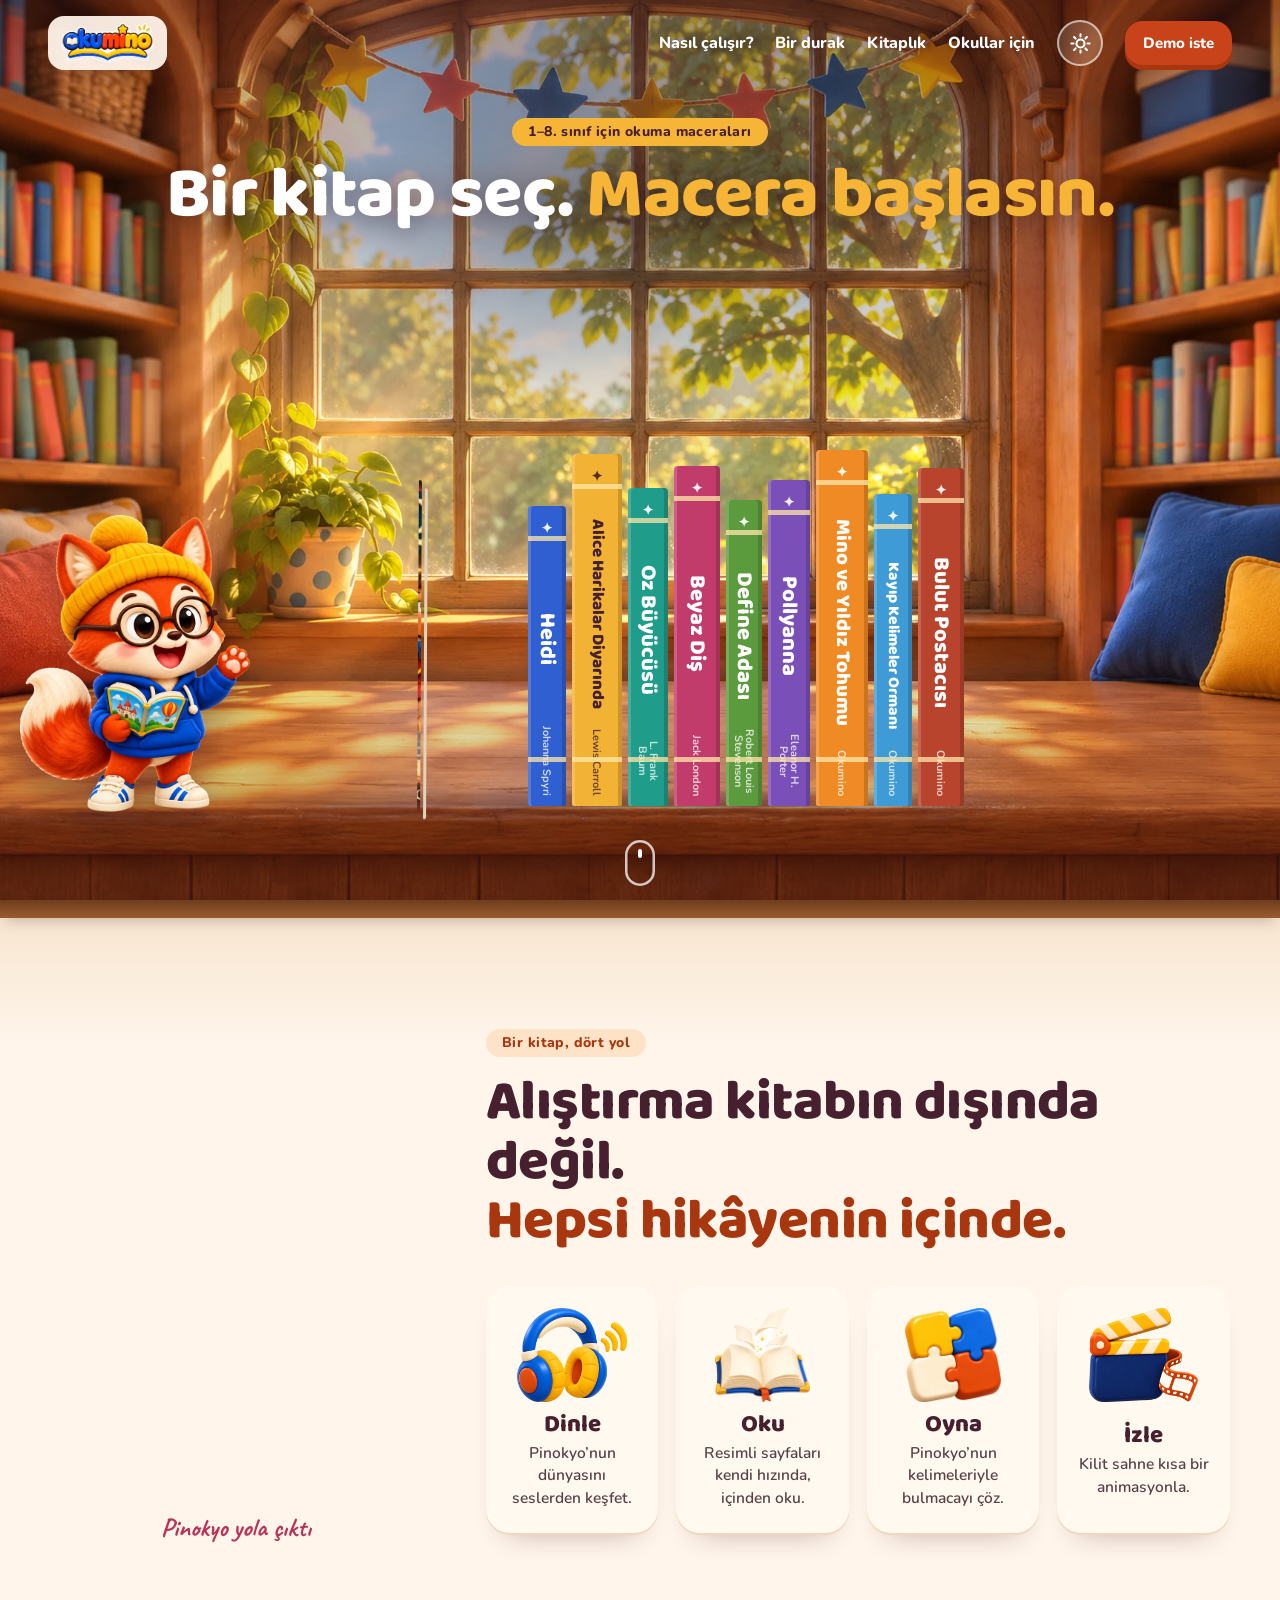
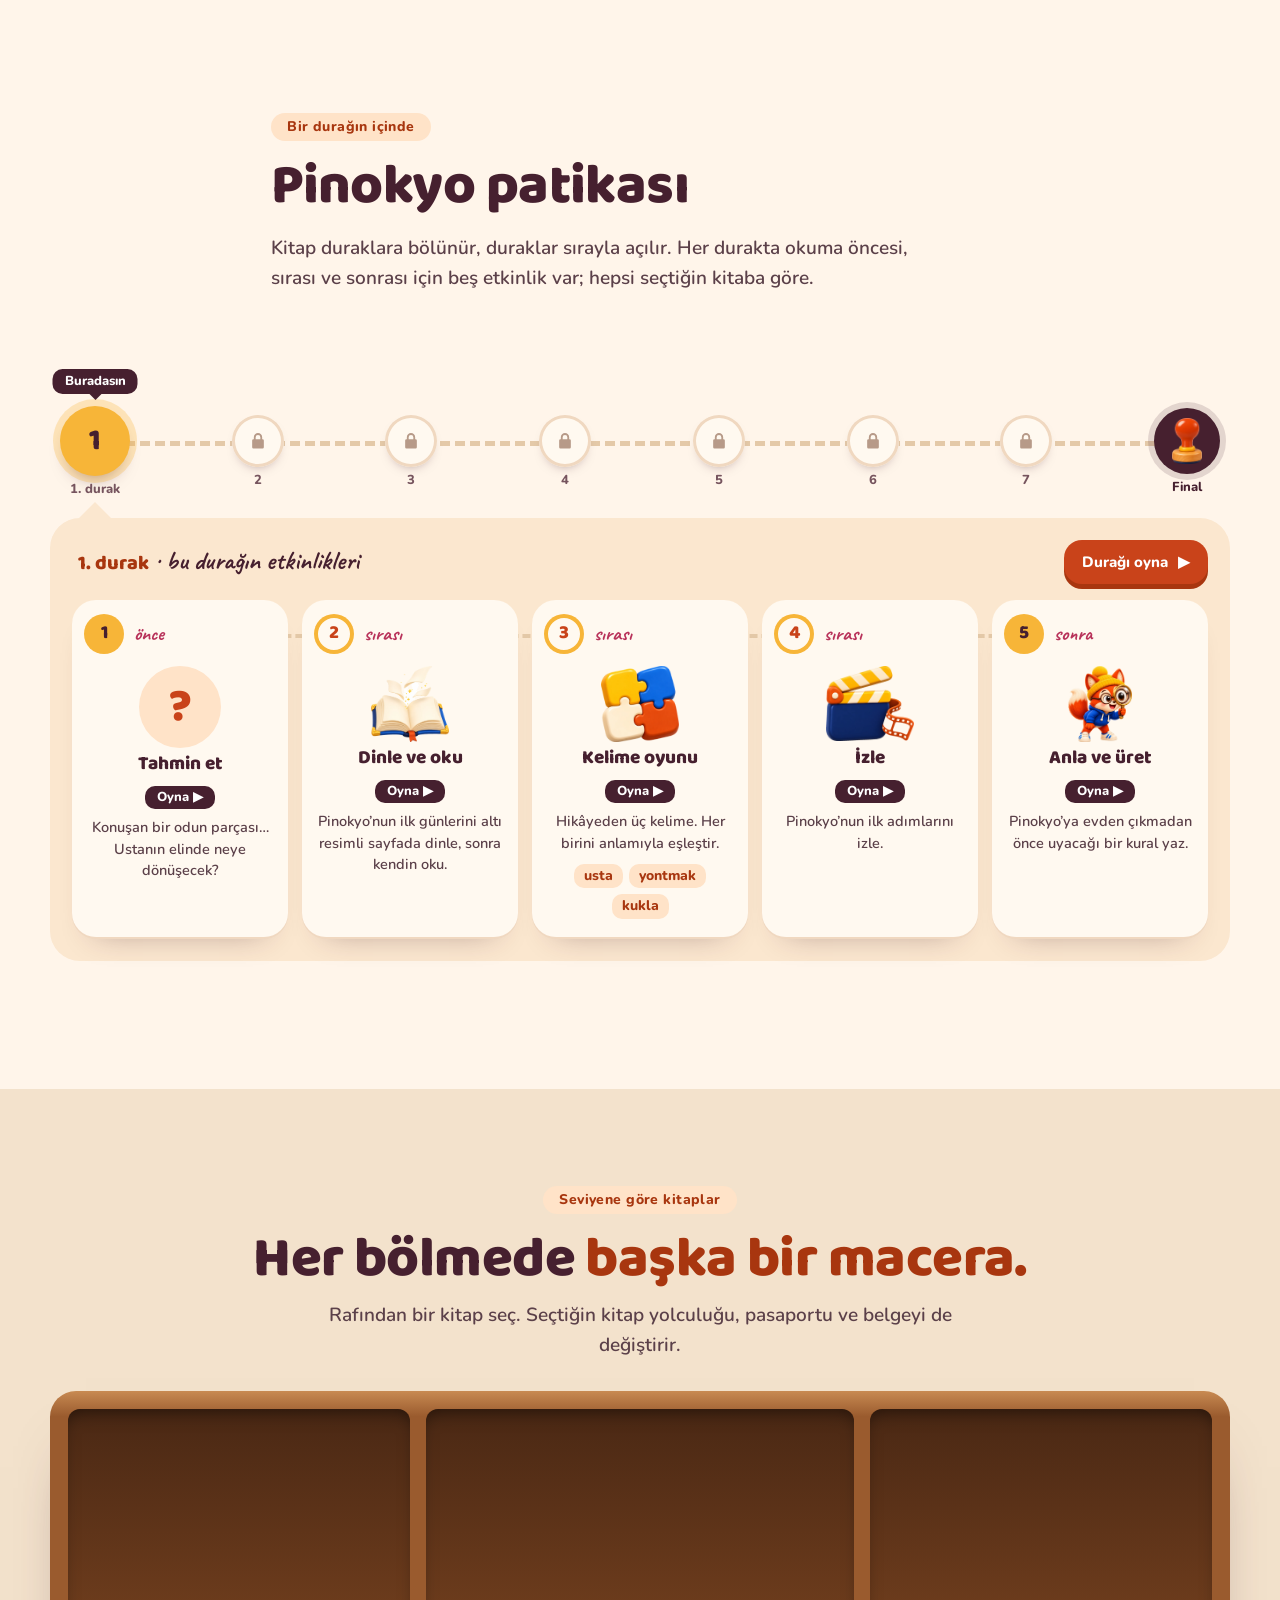
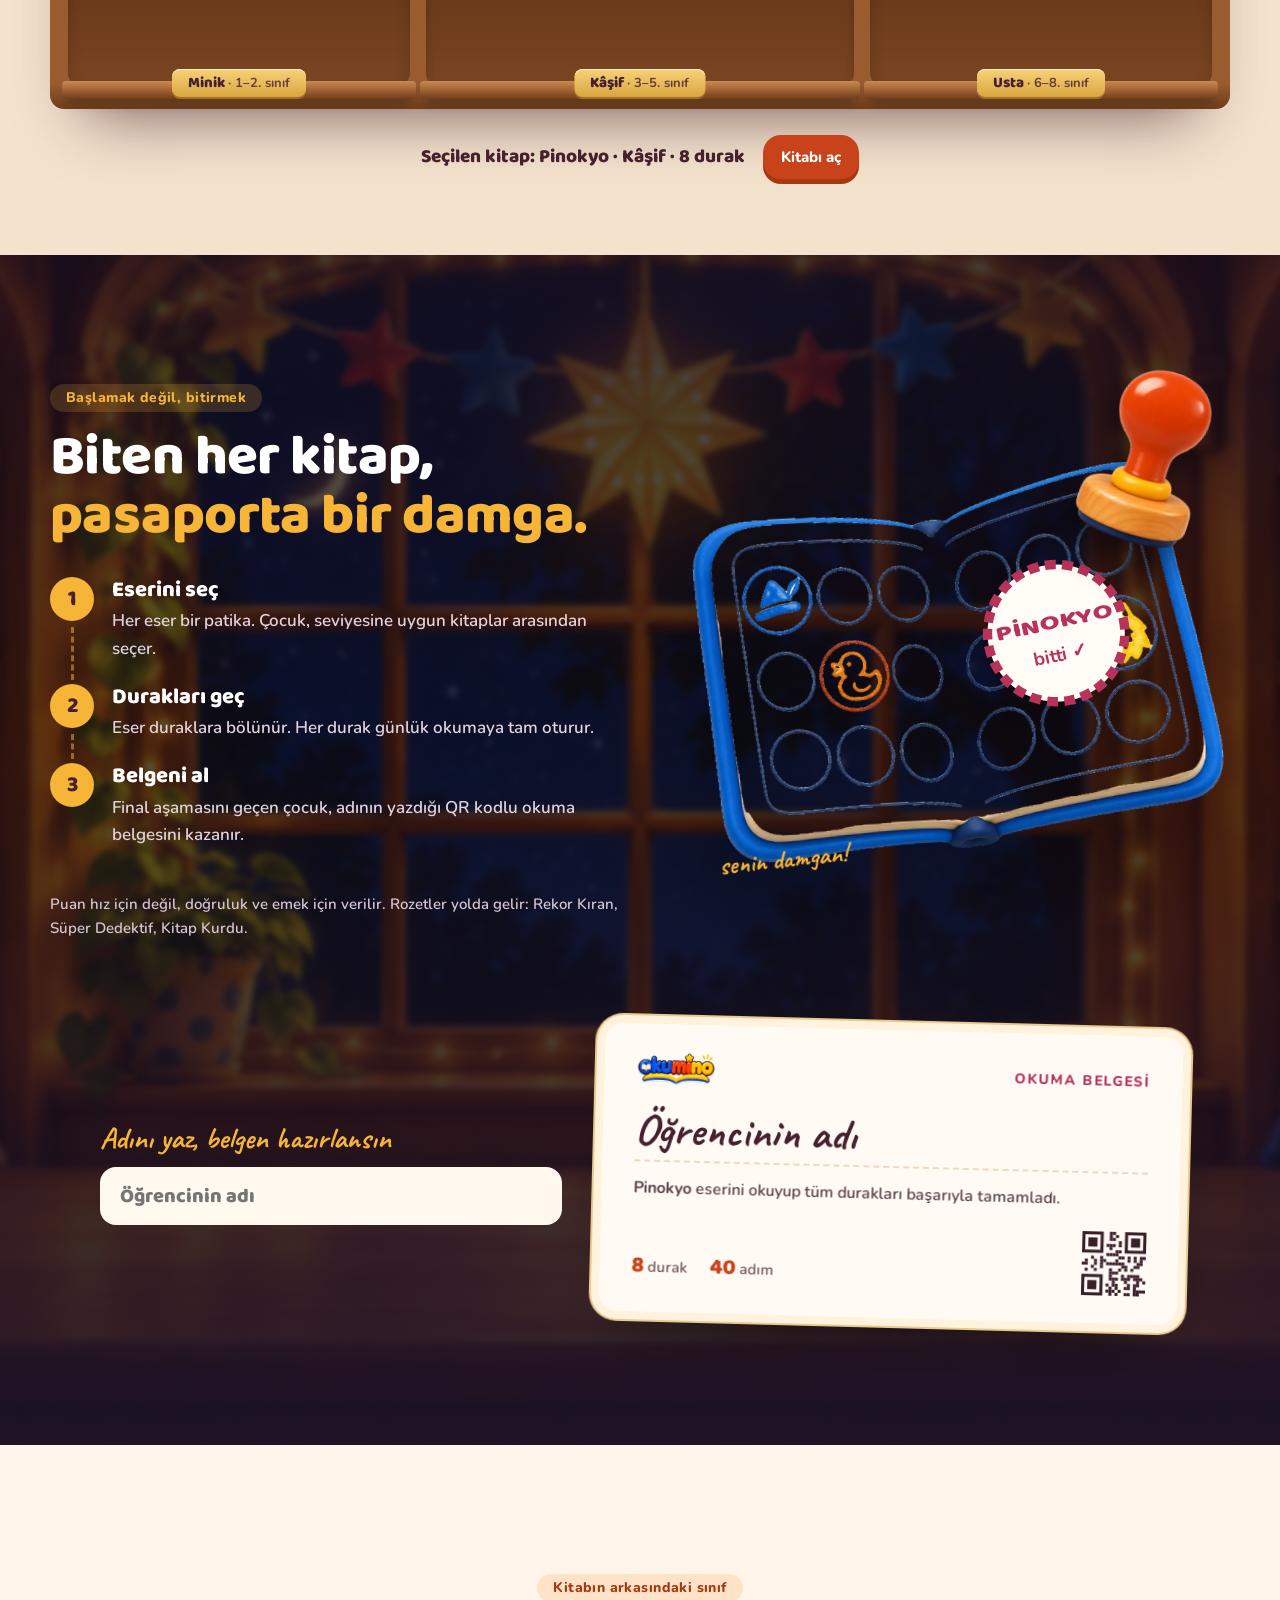
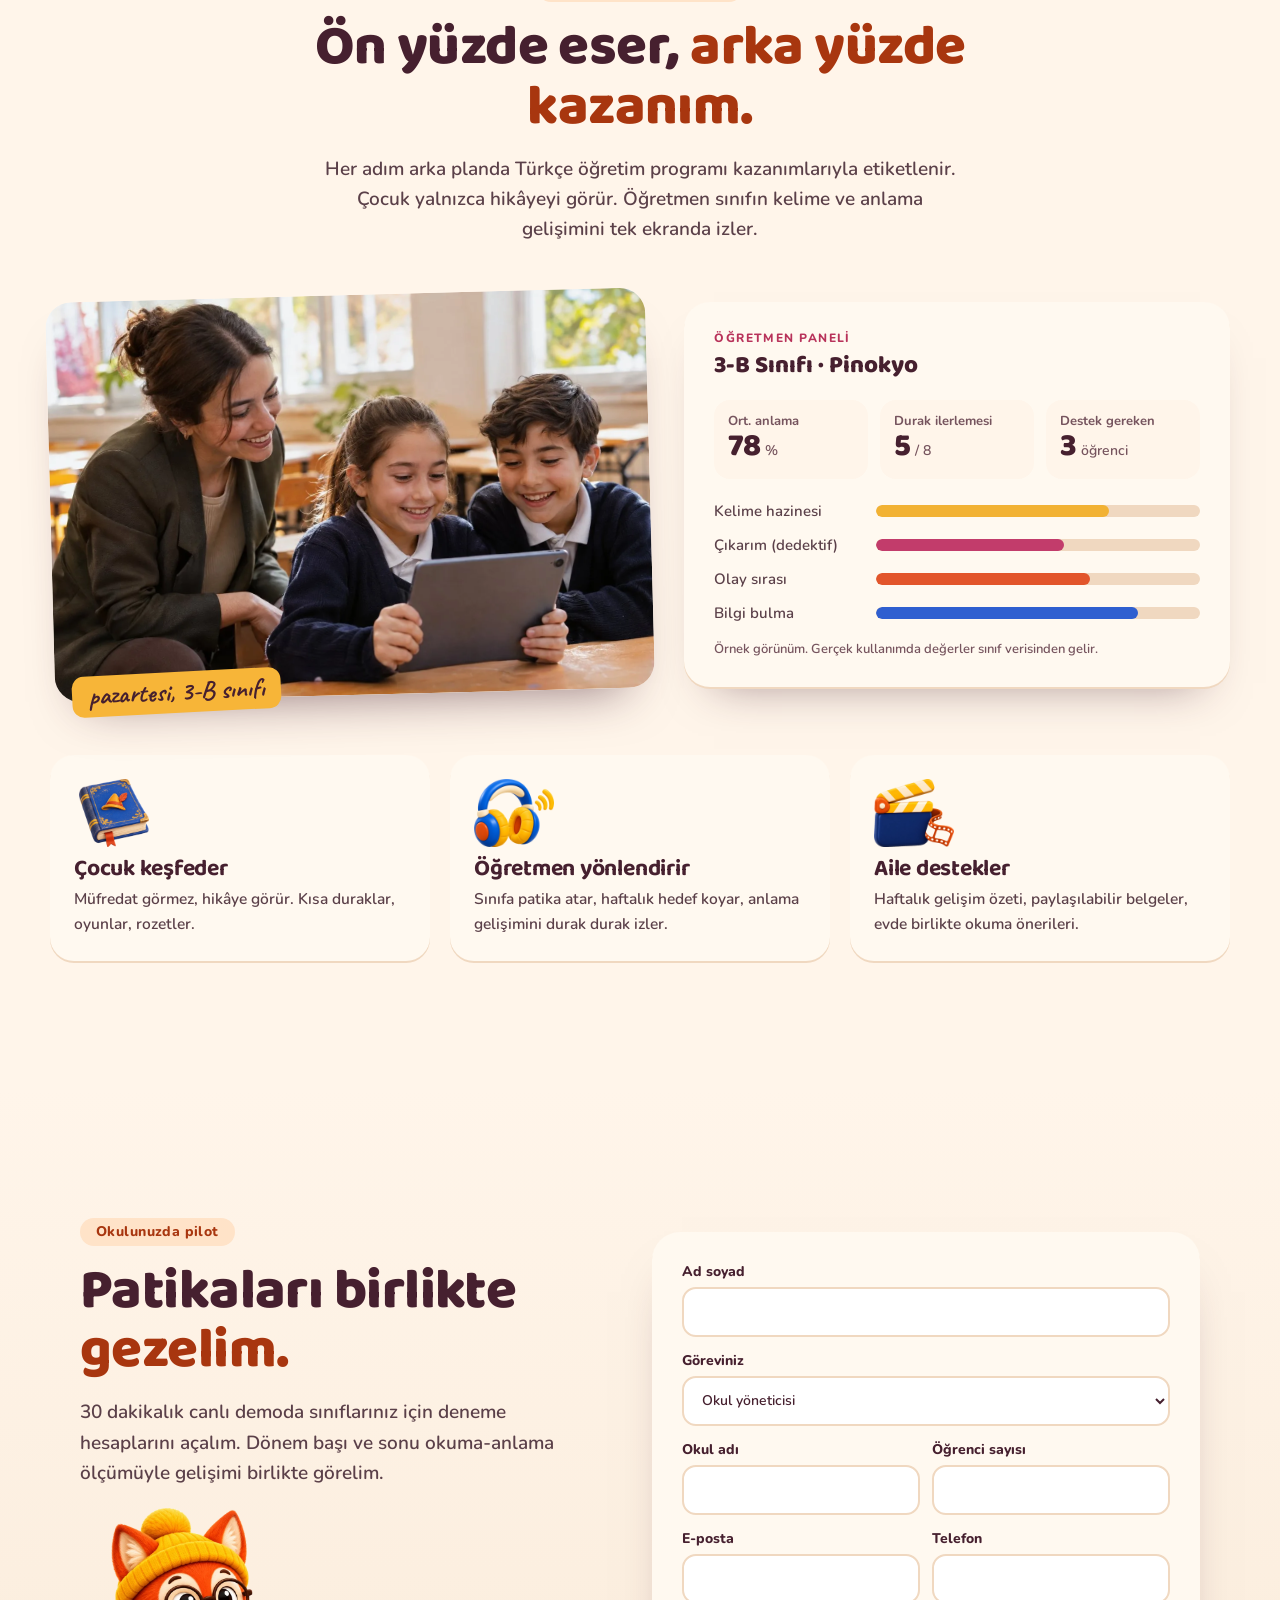
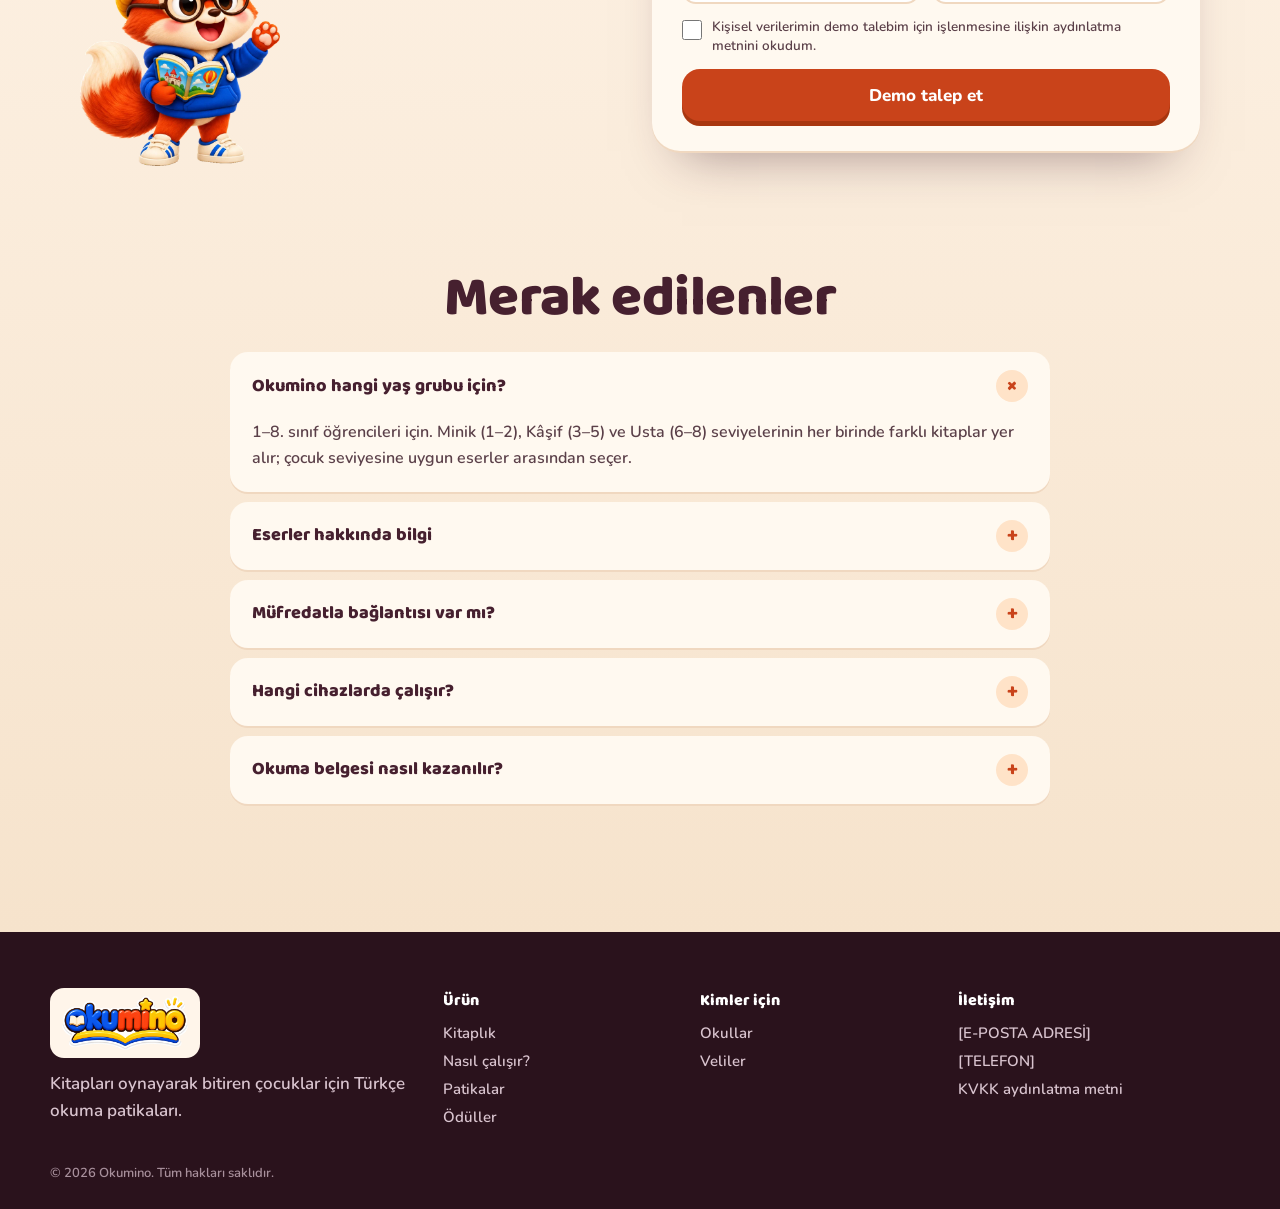
==== commit 0d1609ce: "Dinle ve oku: sayfa düğmeleri Geri/İleri satırında, kitap daha yüksek Co-Authored-By: Claude Opus 5." ====
--- a/a/index.html
+++ b/a/index.html
@@ -9,7 +9,7 @@
 <link rel="preconnect" href="https://fonts.googleapis.com">
 <link rel="preconnect" href="https://fonts.gstatic.com" crossorigin>
 <link href="https://fonts.googleapis.com/css2?family=Baloo+2:wght@600;700;800&family=Caveat:wght@600;700&family=Nunito:wght@600;700;800&display=swap" rel="stylesheet">
-<link rel="stylesheet" href="style.css?v=20261114-do">
+<link rel="stylesheet" href="style.css?v=20261114-alt">
 <!-- v2 "Okuma odası" (13.11.2026). Hero fikri @marina_uiux Storybook Shelf reel'inden (assets/ig_reels/Dfm1E3HI_yZ/analiz.md):
      oda sahnesi + 3D raf + tıklayınca açılan kitap. Sayfa gündüz odada başlar, damga bölümünde aynı odanın gecesine varır.
      Eski sürüm site_a/_eski/ altında. -->
@@ -239,7 +239,7 @@
   <p class="telif">© 2026 Okumino. Tüm hakları saklıdır.</p>
 </footer>
 
-<script src="etkinlik.js?v=20261114-do"></script>
+<script src="etkinlik.js?v=20261114-alt"></script>
 <script src="app.js?v=20261114-do"></script>
 </body>
 </html>
--- a/a/style.css
+++ b/a/style.css
@@ -657,3 +657,16 @@
 .do-btn.caliyor{background:var(--coral)}
 @media (max-width:820px){.oyun-govde.a1 .okuma{line-height:1.95}.sayfa-gez{flex-wrap:wrap;gap:10px}}
 @media (max-width:820px){.oyun-govde.a1 .sayfa-gez{position:sticky;bottom:-10px;z-index:4;margin:0 -16px;padding:10px 12px;background:var(--cream);box-shadow:0 -10px 16px -12px rgba(70,32,47,.35)}}
+
+/* Dinle ve oku: sayfa düğmeleri alt satırda (Geri ile İleri arası), kitap tüm yüksekliği alır (2026-11-14) */
+.oyun-govde.a1{padding-top:clamp(12px,2vh,22px);padding-bottom:clamp(12px,2vh,22px)}
+.oyun-govde.a1 .kitap-acik{min-height:340px}
+.oyun-alt .sayfa-gez{margin:0 auto;gap:14px}
+.oyun-alt .sayfa-gez .btn{margin-left:0}
+.ka-sag .geri-bildirim{position:absolute;left:clamp(22px,4vw,72px);right:90px;bottom:10px;margin:0;min-height:0;text-align:left;font-size:15px}
+@media (max-width:820px){
+  .oyun-alt{flex-wrap:wrap;row-gap:10px}
+  .oyun-alt .sayfa-gez{order:-1;width:100%;justify-content:center;gap:10px}
+  .oyun-alt .sg-nokta{gap:6px}
+  .ka-sag .geri-bildirim{position:static;margin-top:10px}
+}
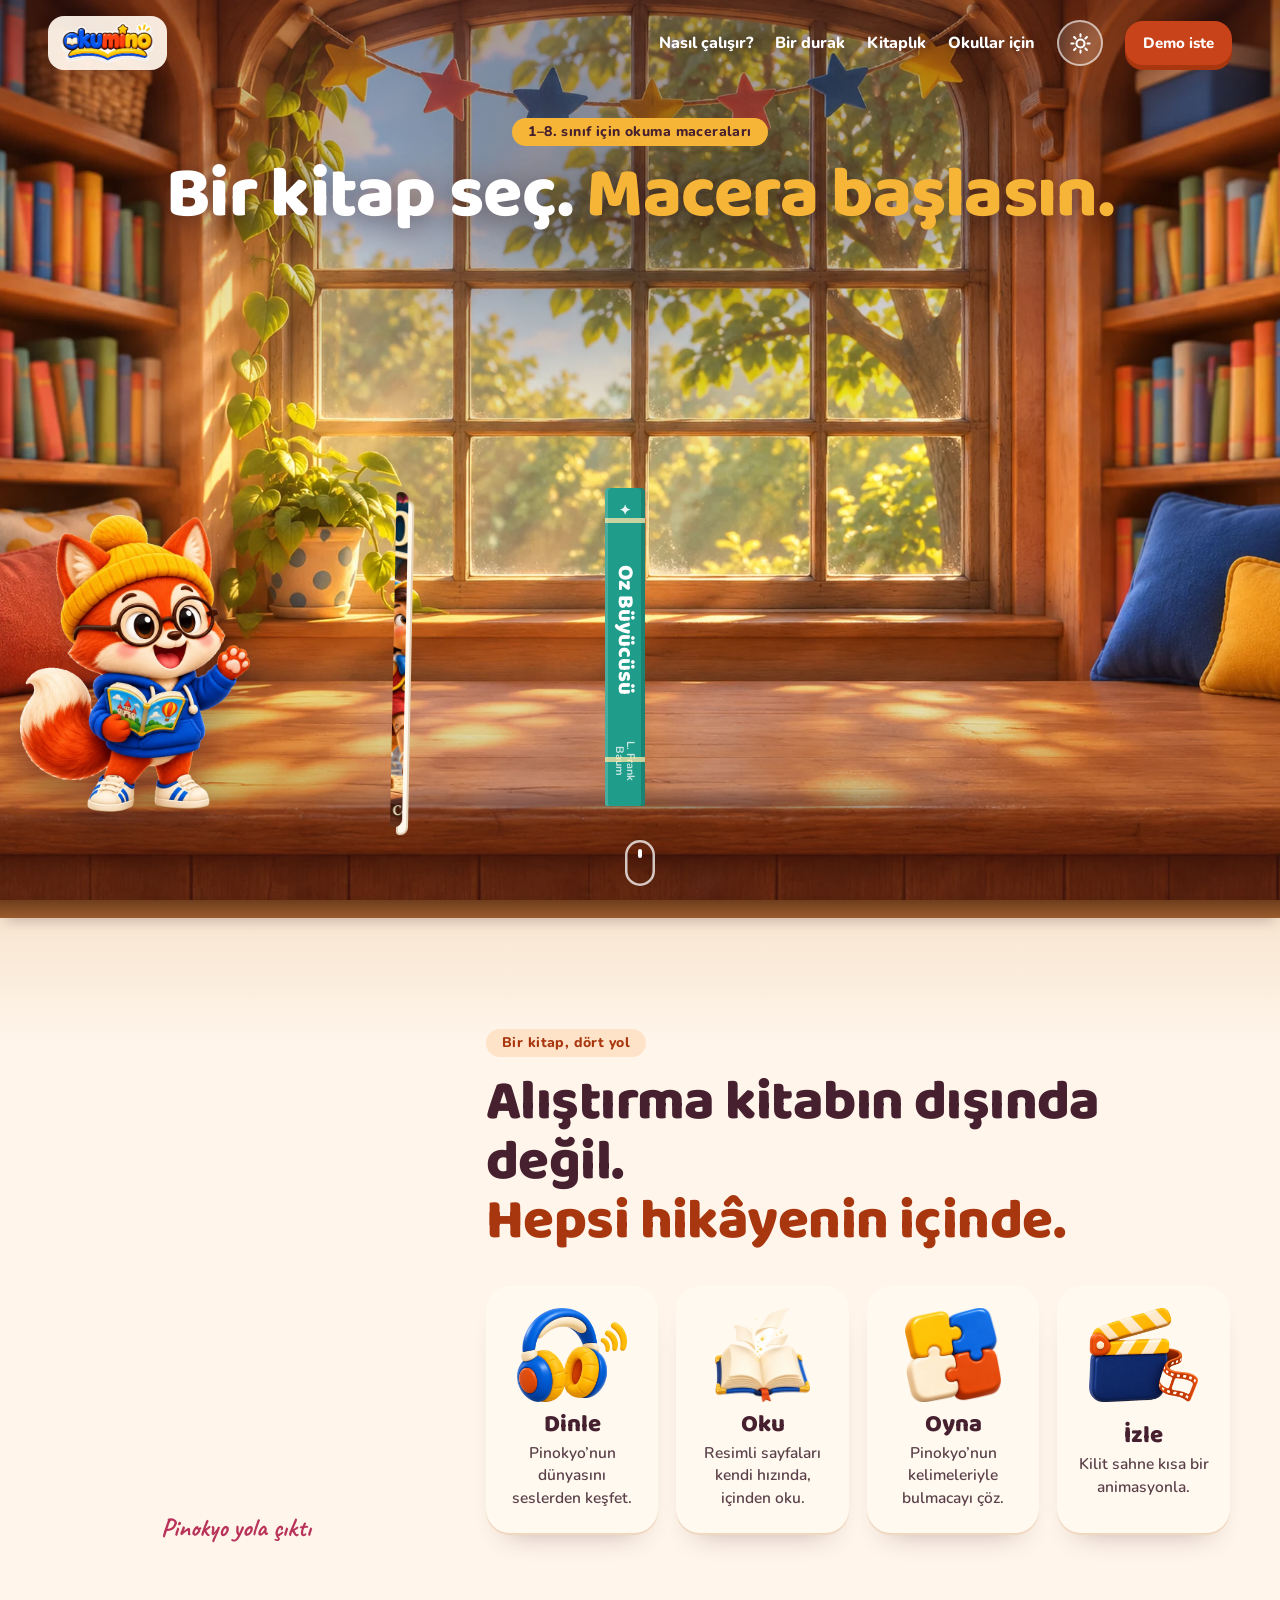
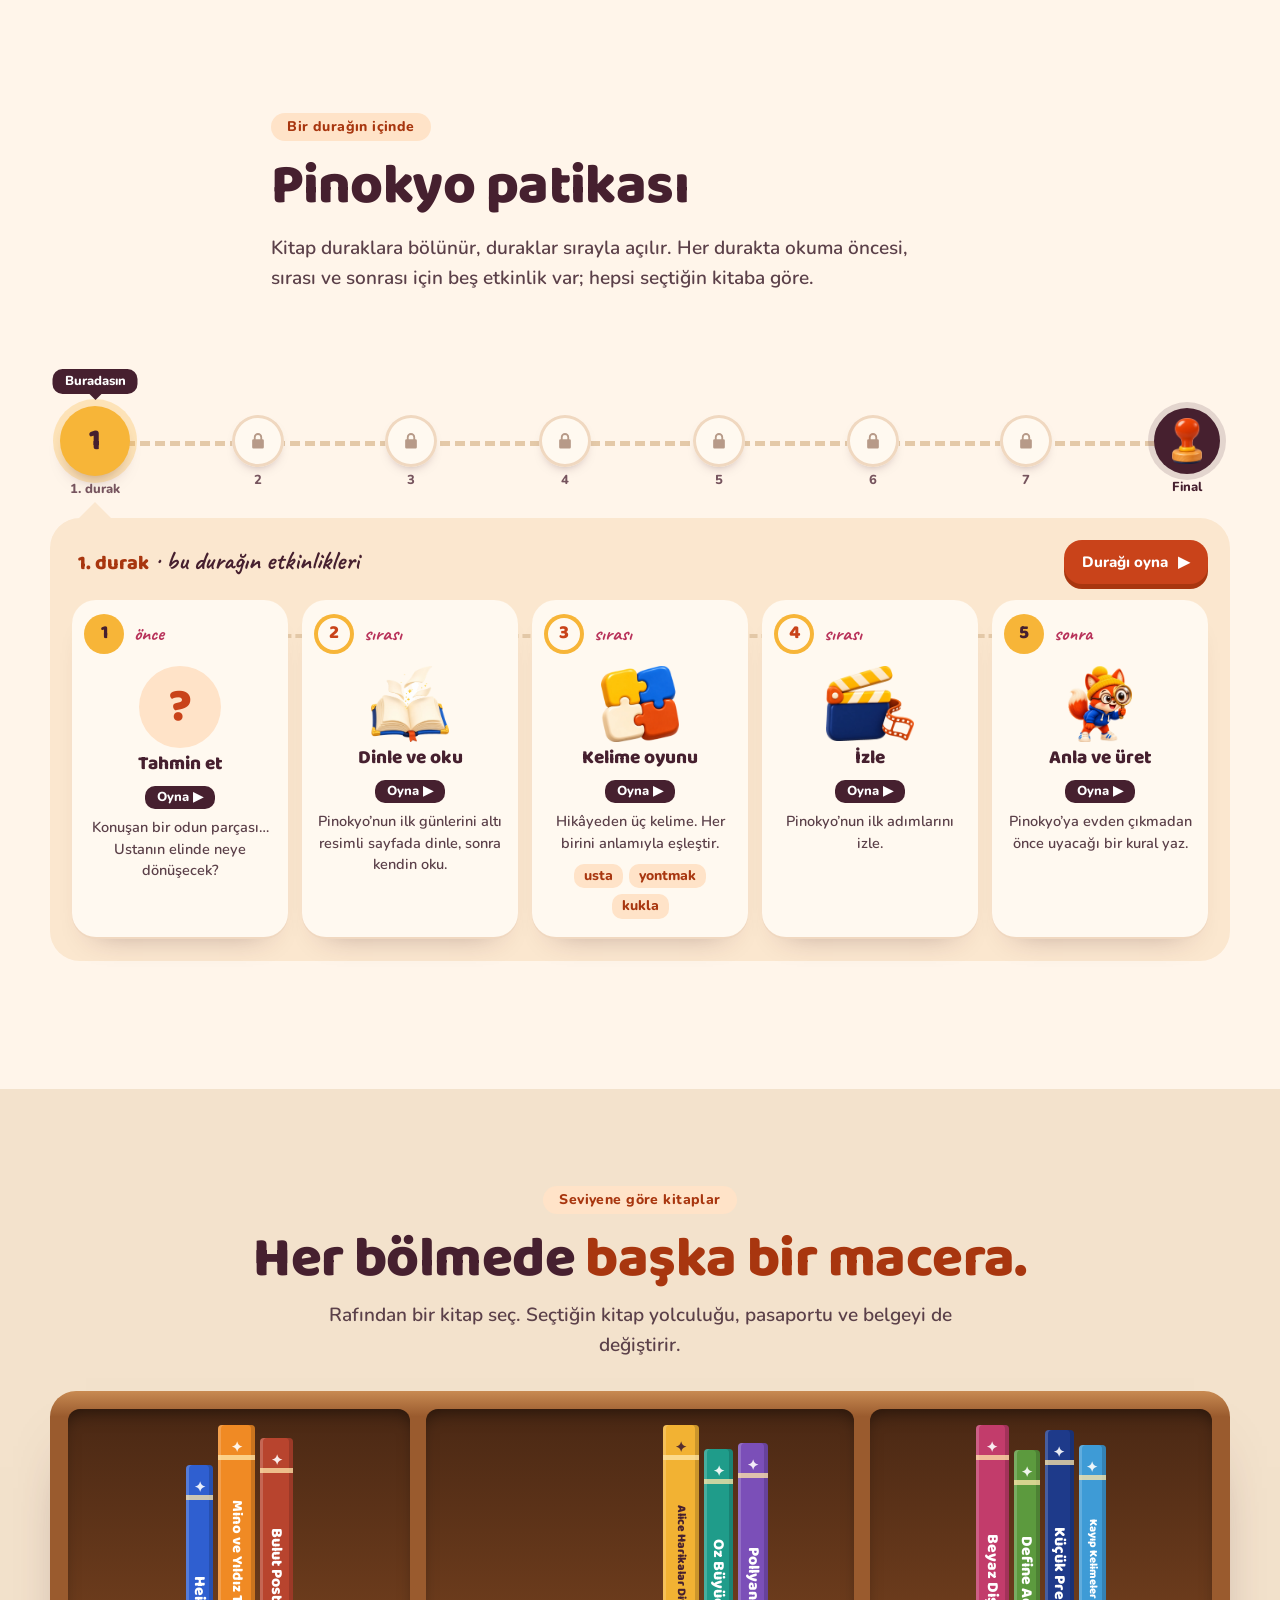
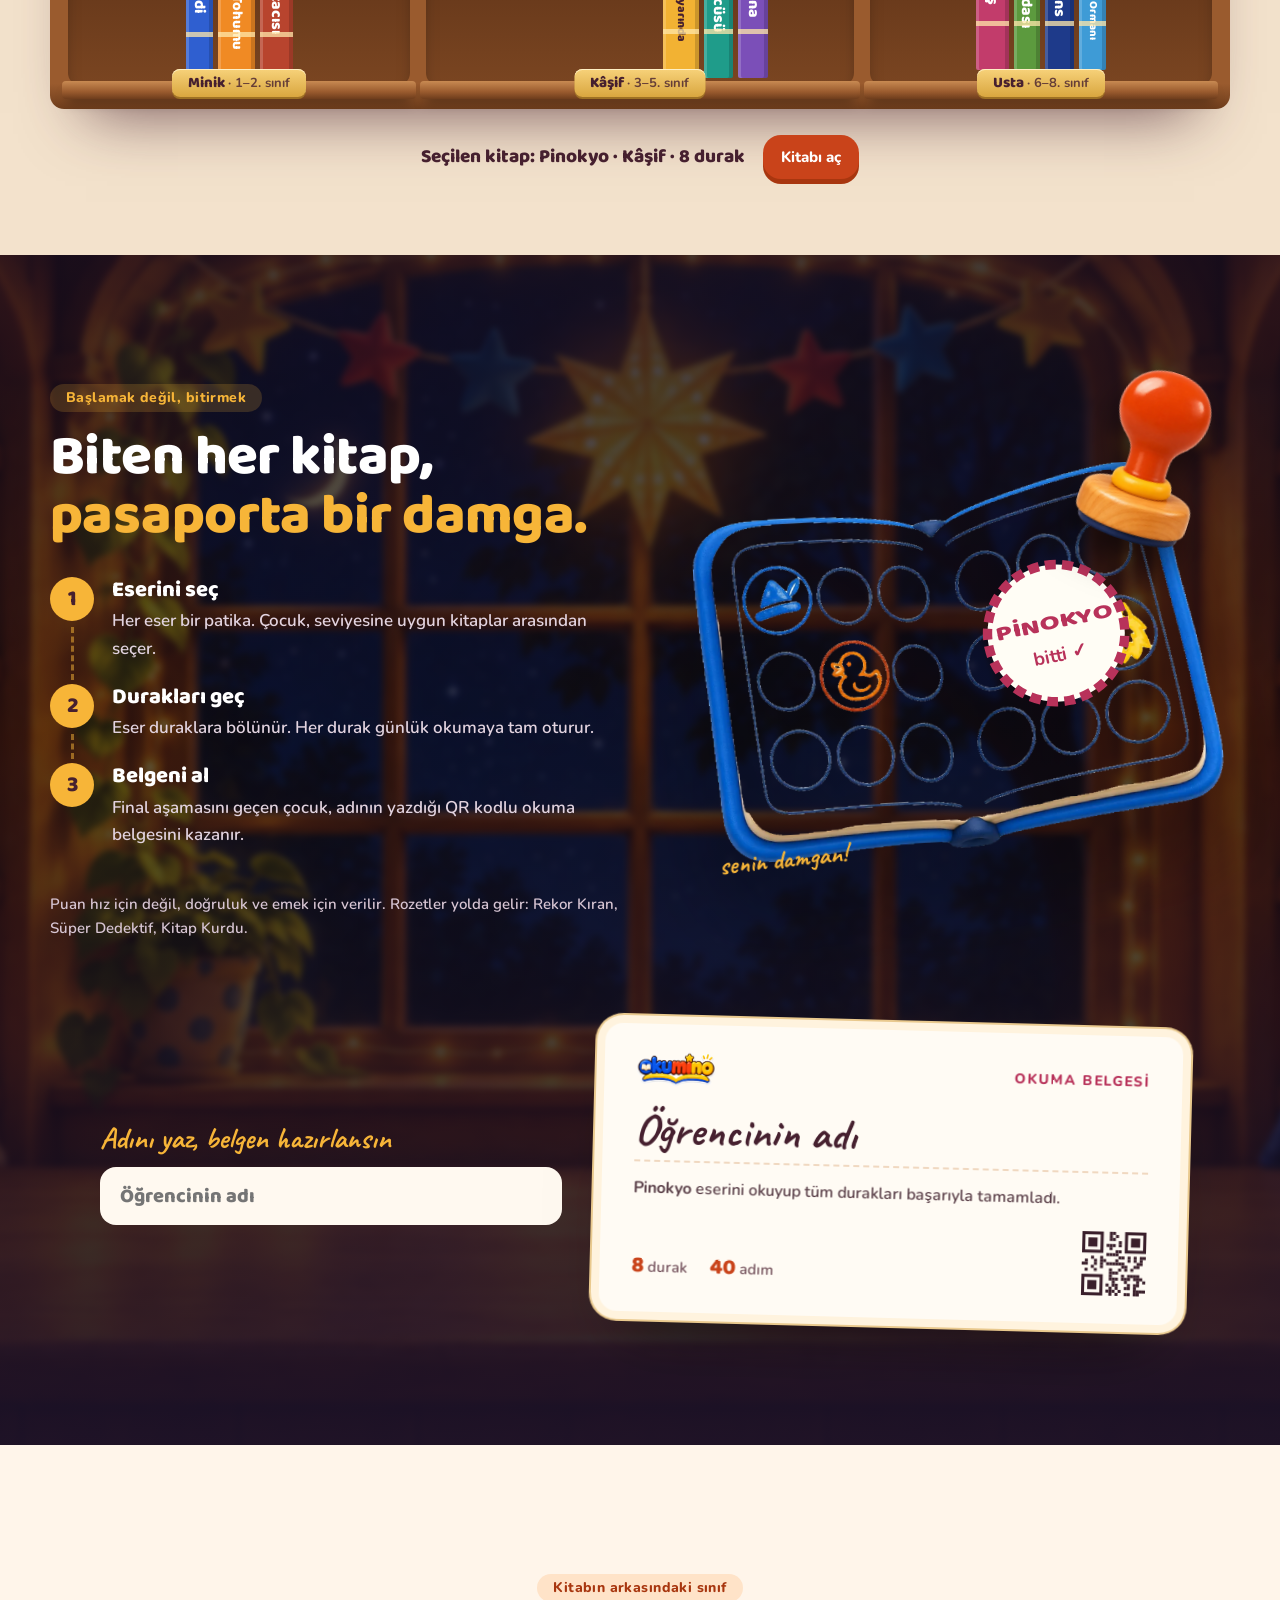
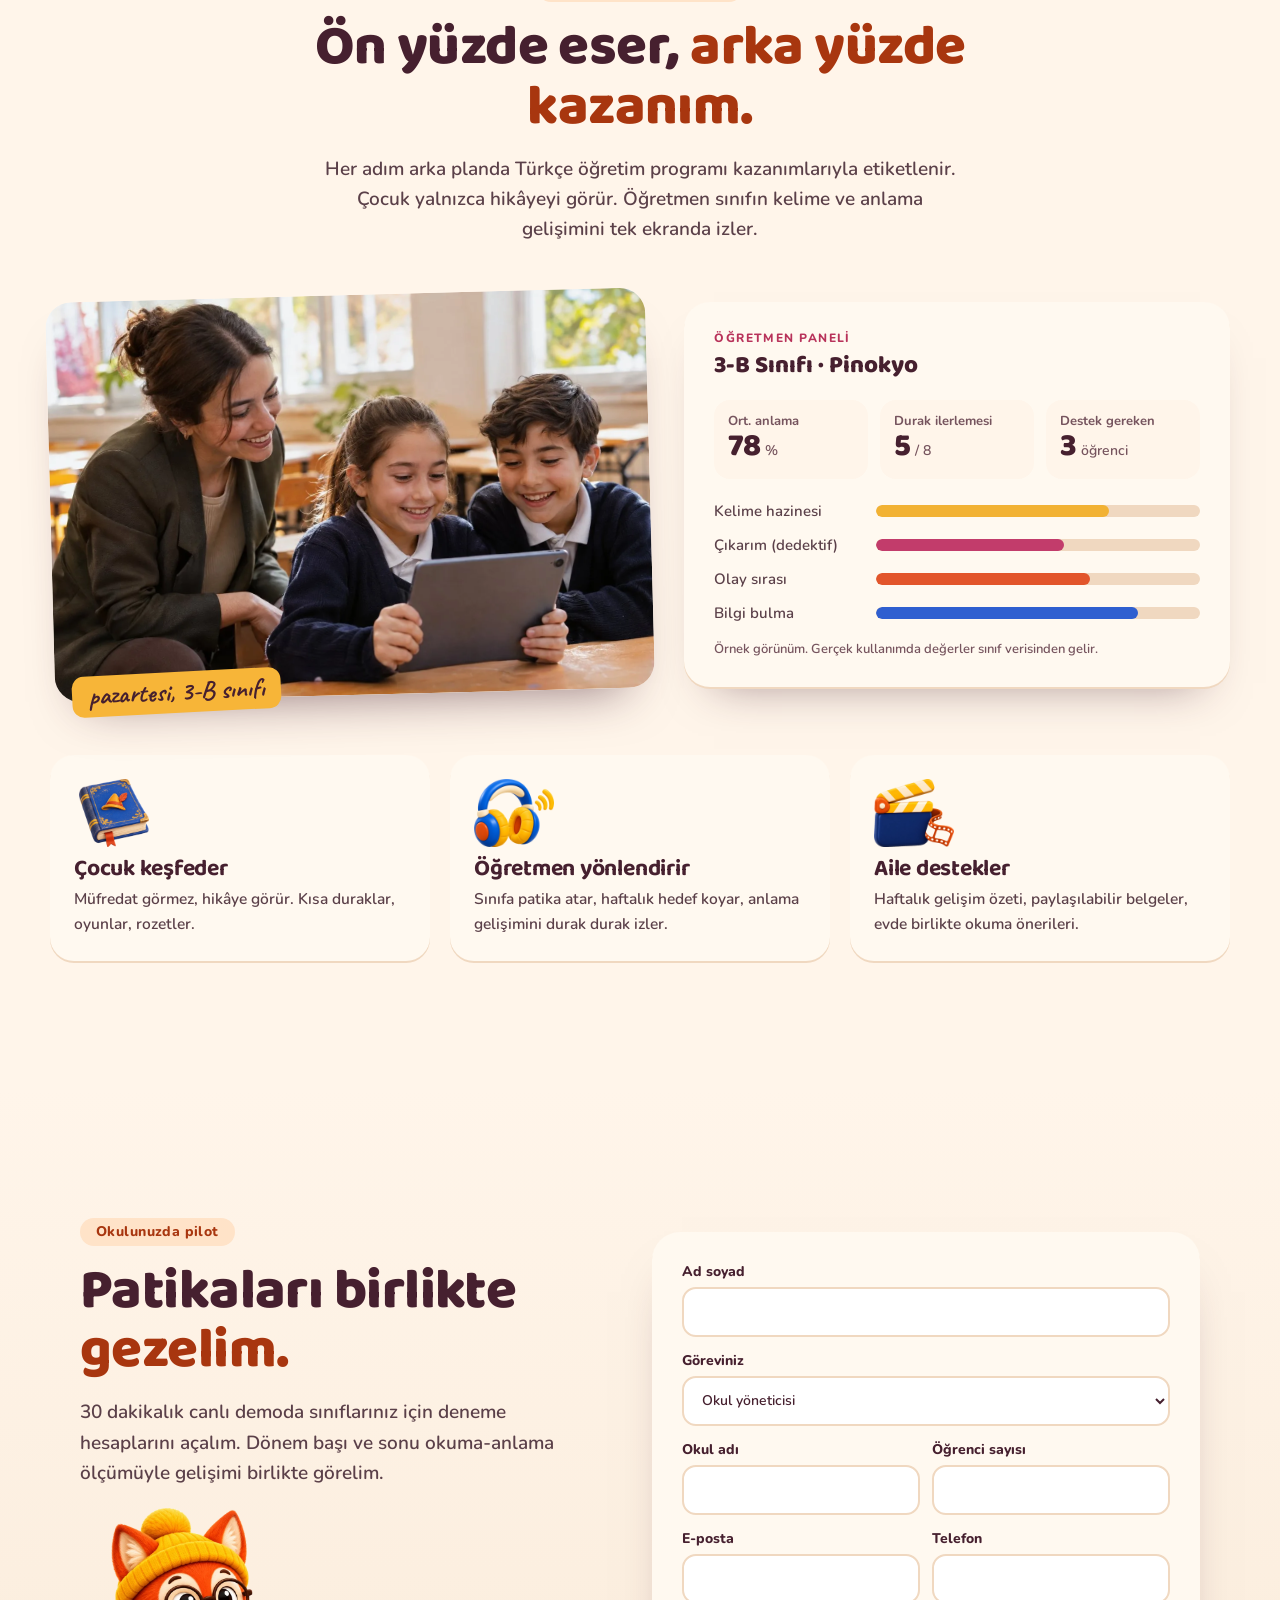
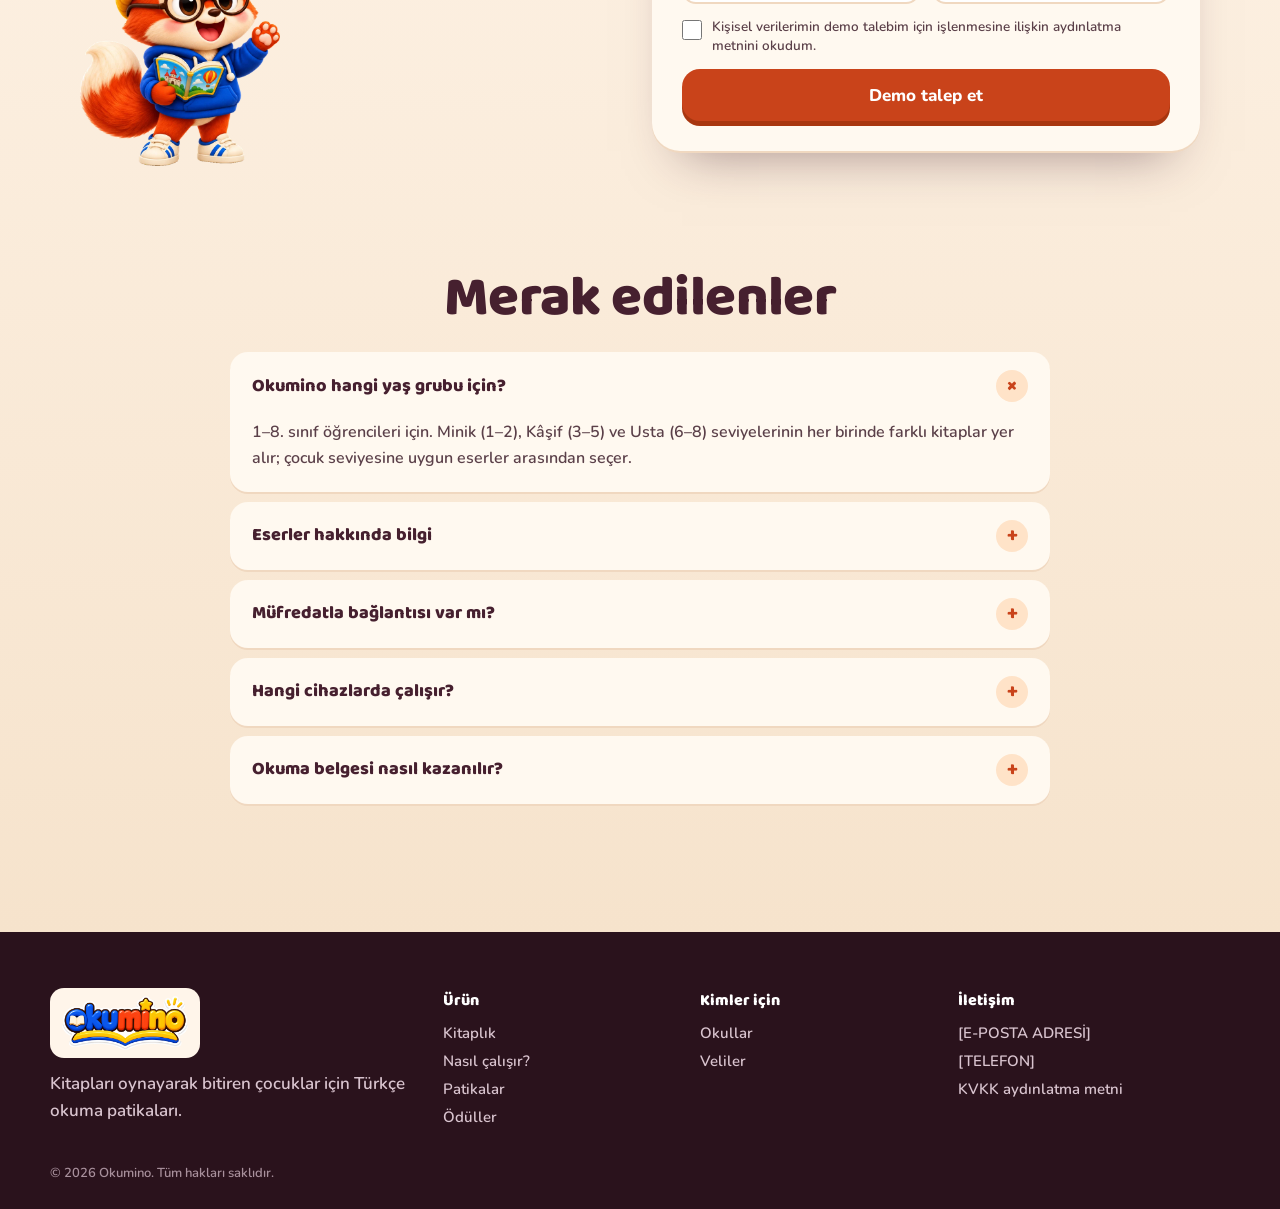
==== commit ea72eed2: "Küçük Prens (Usta): kapak, 6 resimli sayfa, durak içeriği; cevaplara ses efektleri Co-Authored-By: C" ====
--- a/a/index.html
+++ b/a/index.html
@@ -9,7 +9,7 @@
 <link rel="preconnect" href="https://fonts.googleapis.com">
 <link rel="preconnect" href="https://fonts.gstatic.com" crossorigin>
 <link href="https://fonts.googleapis.com/css2?family=Baloo+2:wght@600;700;800&family=Caveat:wght@600;700&family=Nunito:wght@600;700;800&display=swap" rel="stylesheet">
-<link rel="stylesheet" href="style.css?v=20261114-alt">
+<link rel="stylesheet" href="style.css?v=20261114-kp">
 <!-- v2 "Okuma odası" (13.11.2026). Hero fikri @marina_uiux Storybook Shelf reel'inden (assets/ig_reels/Dfm1E3HI_yZ/analiz.md):
      oda sahnesi + 3D raf + tıklayınca açılan kitap. Sayfa gündüz odada başlar, damga bölümünde aynı odanın gecesine varır.
      Eski sürüm site_a/_eski/ altında. -->
@@ -239,7 +239,7 @@
   <p class="telif">© 2026 Okumino. Tüm hakları saklıdır.</p>
 </footer>
 
-<script src="etkinlik.js?v=20261114-alt"></script>
-<script src="app.js?v=20261114-do"></script>
+<script src="etkinlik.js?v=20261114-kp"></script>
+<script src="app.js?v=20261114-kp"></script>
 </body>
 </html>
--- a/a/style.css
+++ b/a/style.css
@@ -670,3 +670,7 @@
   .oyun-alt .sg-nokta{gap:6px}
   .ka-sag .geri-bildirim{position:static;margin-top:10px}
 }
+
+/* ses efekti düğmesi (2026-11-14) */
+.oyun-sfx{width:44px;height:44px;border-radius:50%;background:var(--paper);box-shadow:inset 0 0 0 2px var(--sand);display:grid;place-items:center;font-size:19px;flex:none;margin-right:8px}
+.oyun-sfx[aria-pressed="false"]{opacity:.6}
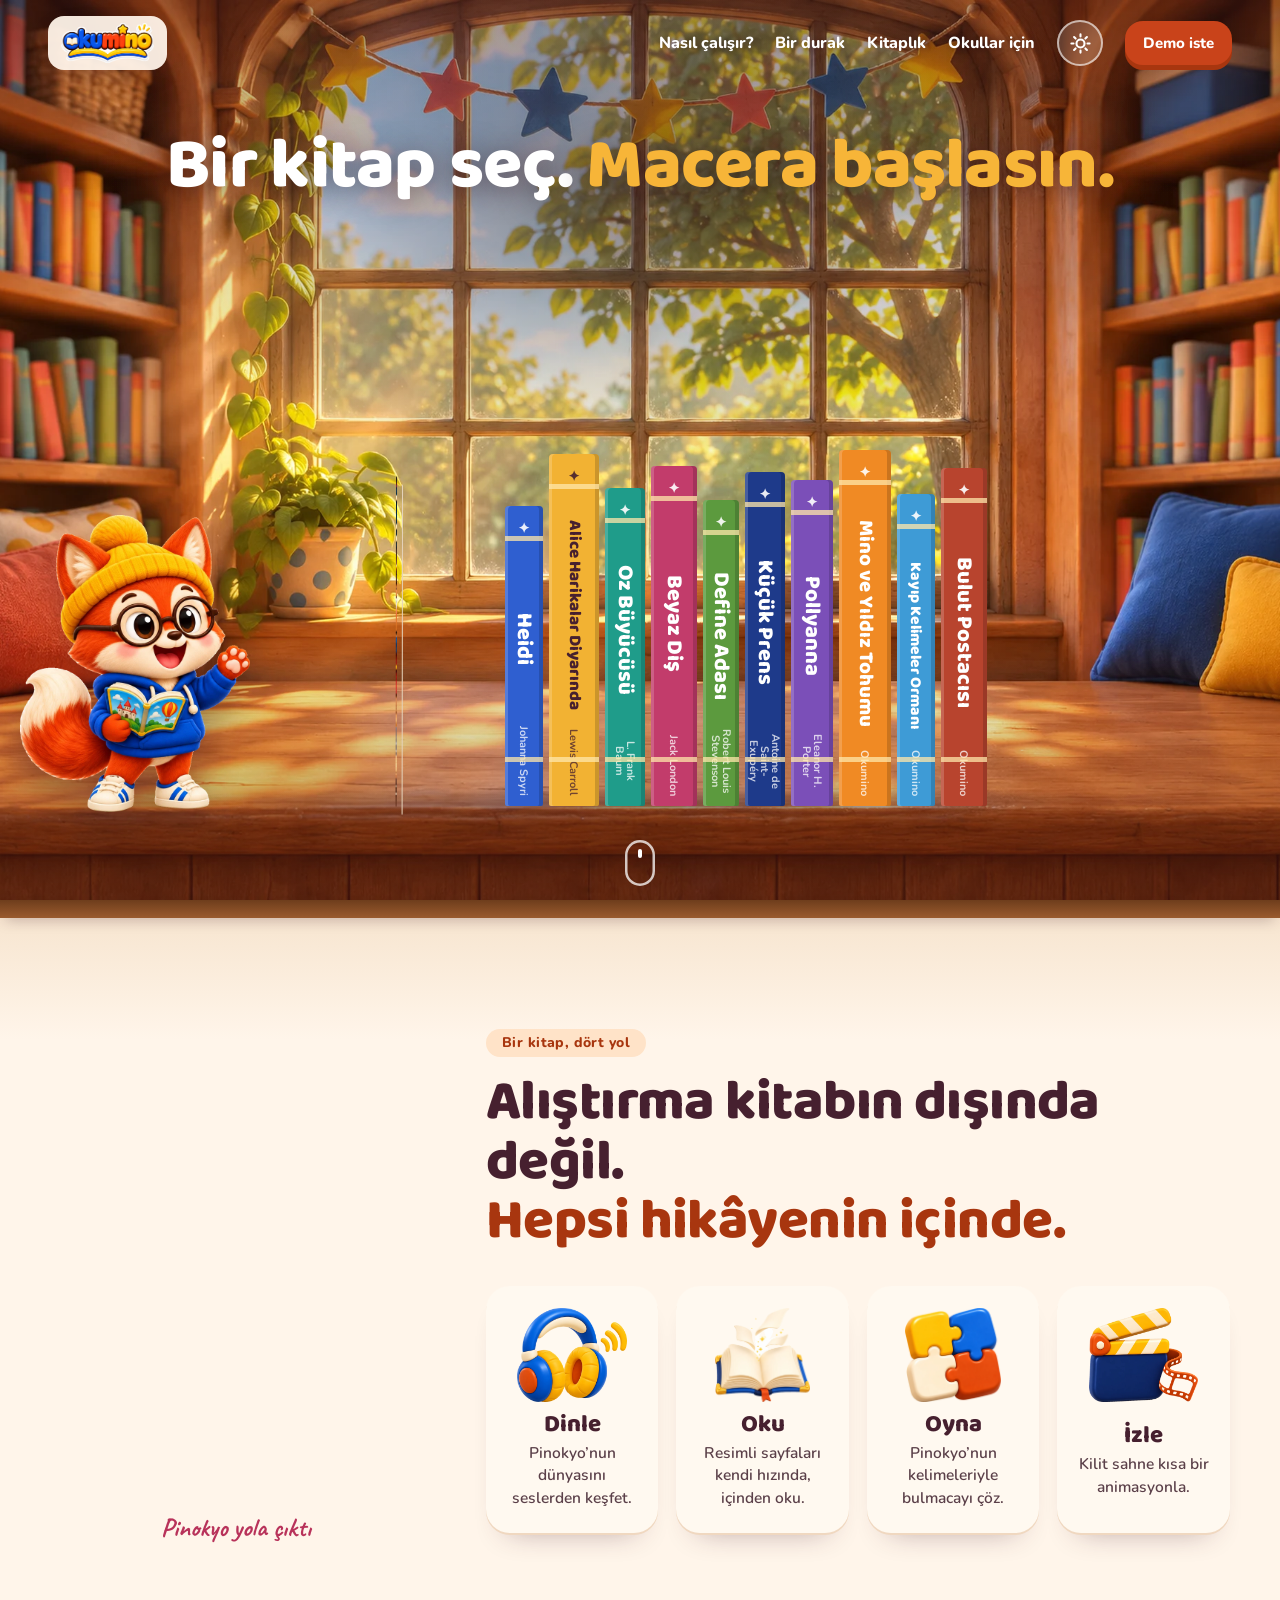
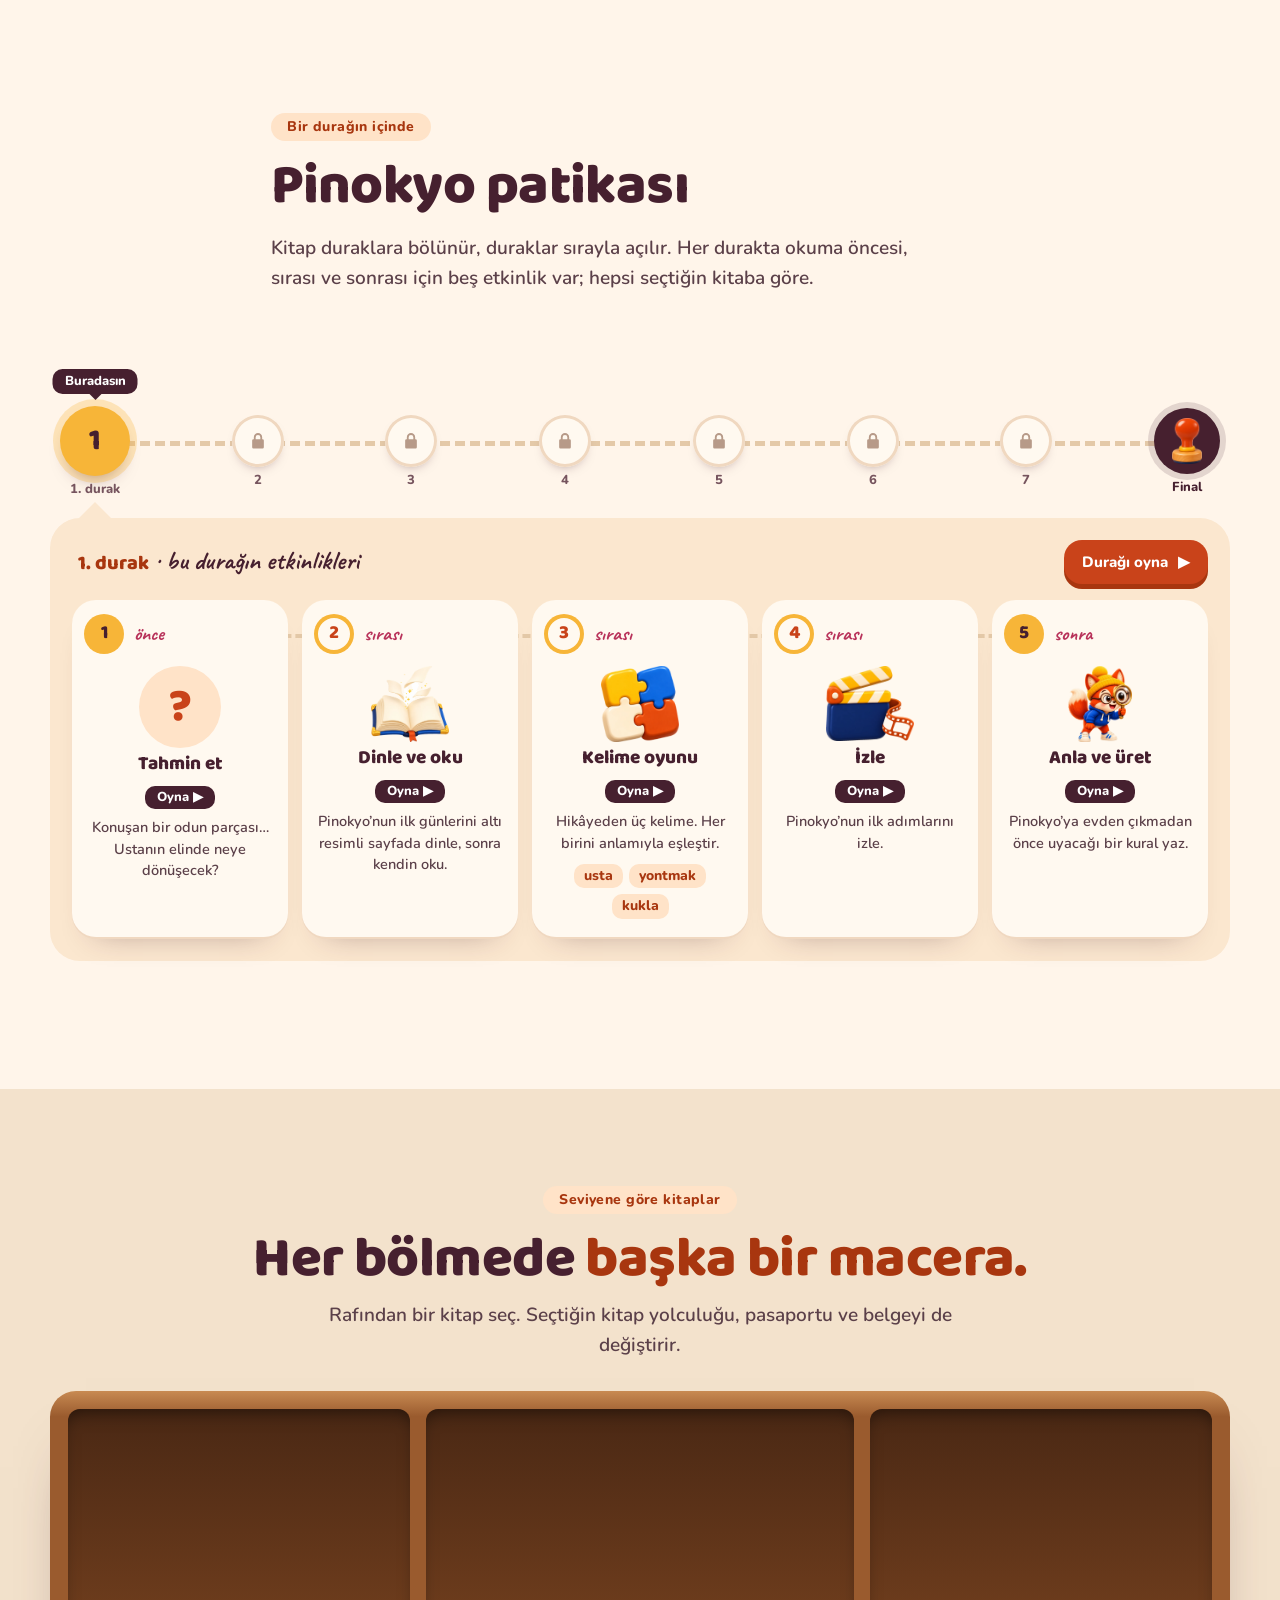
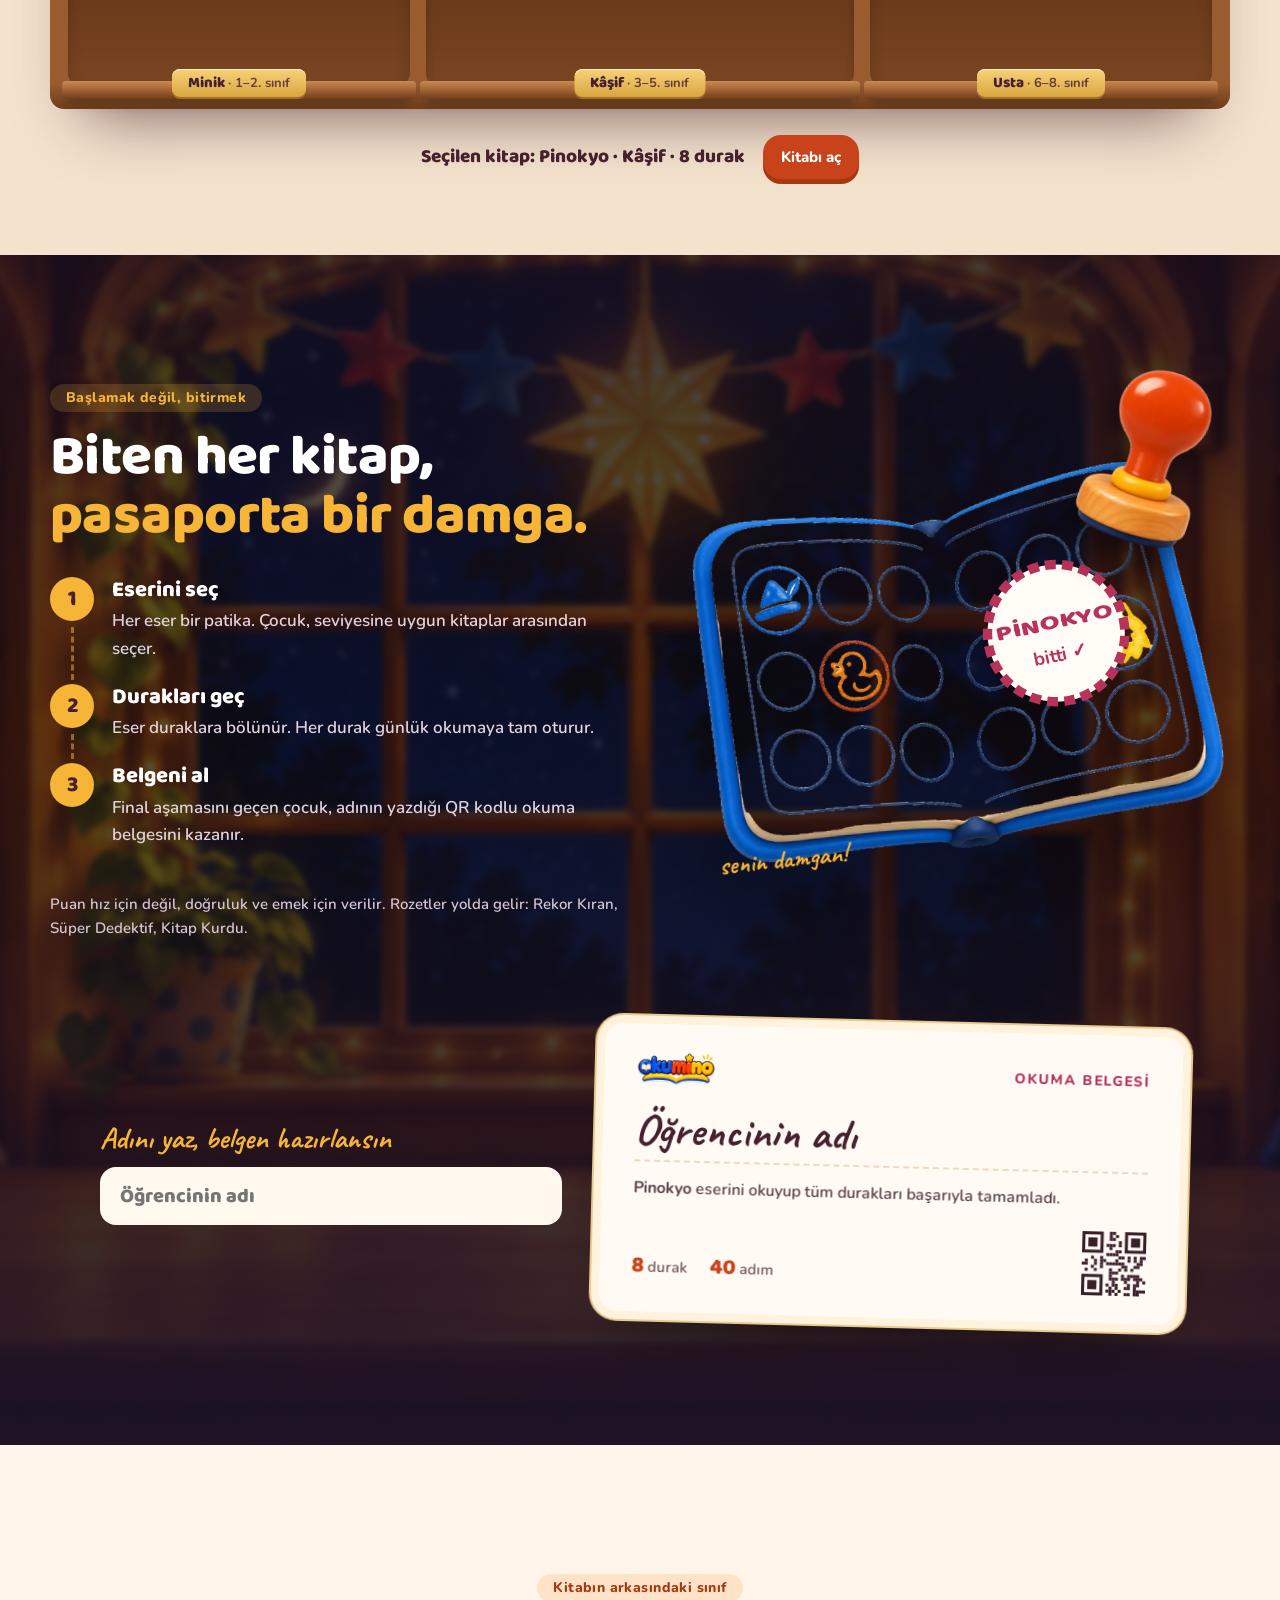
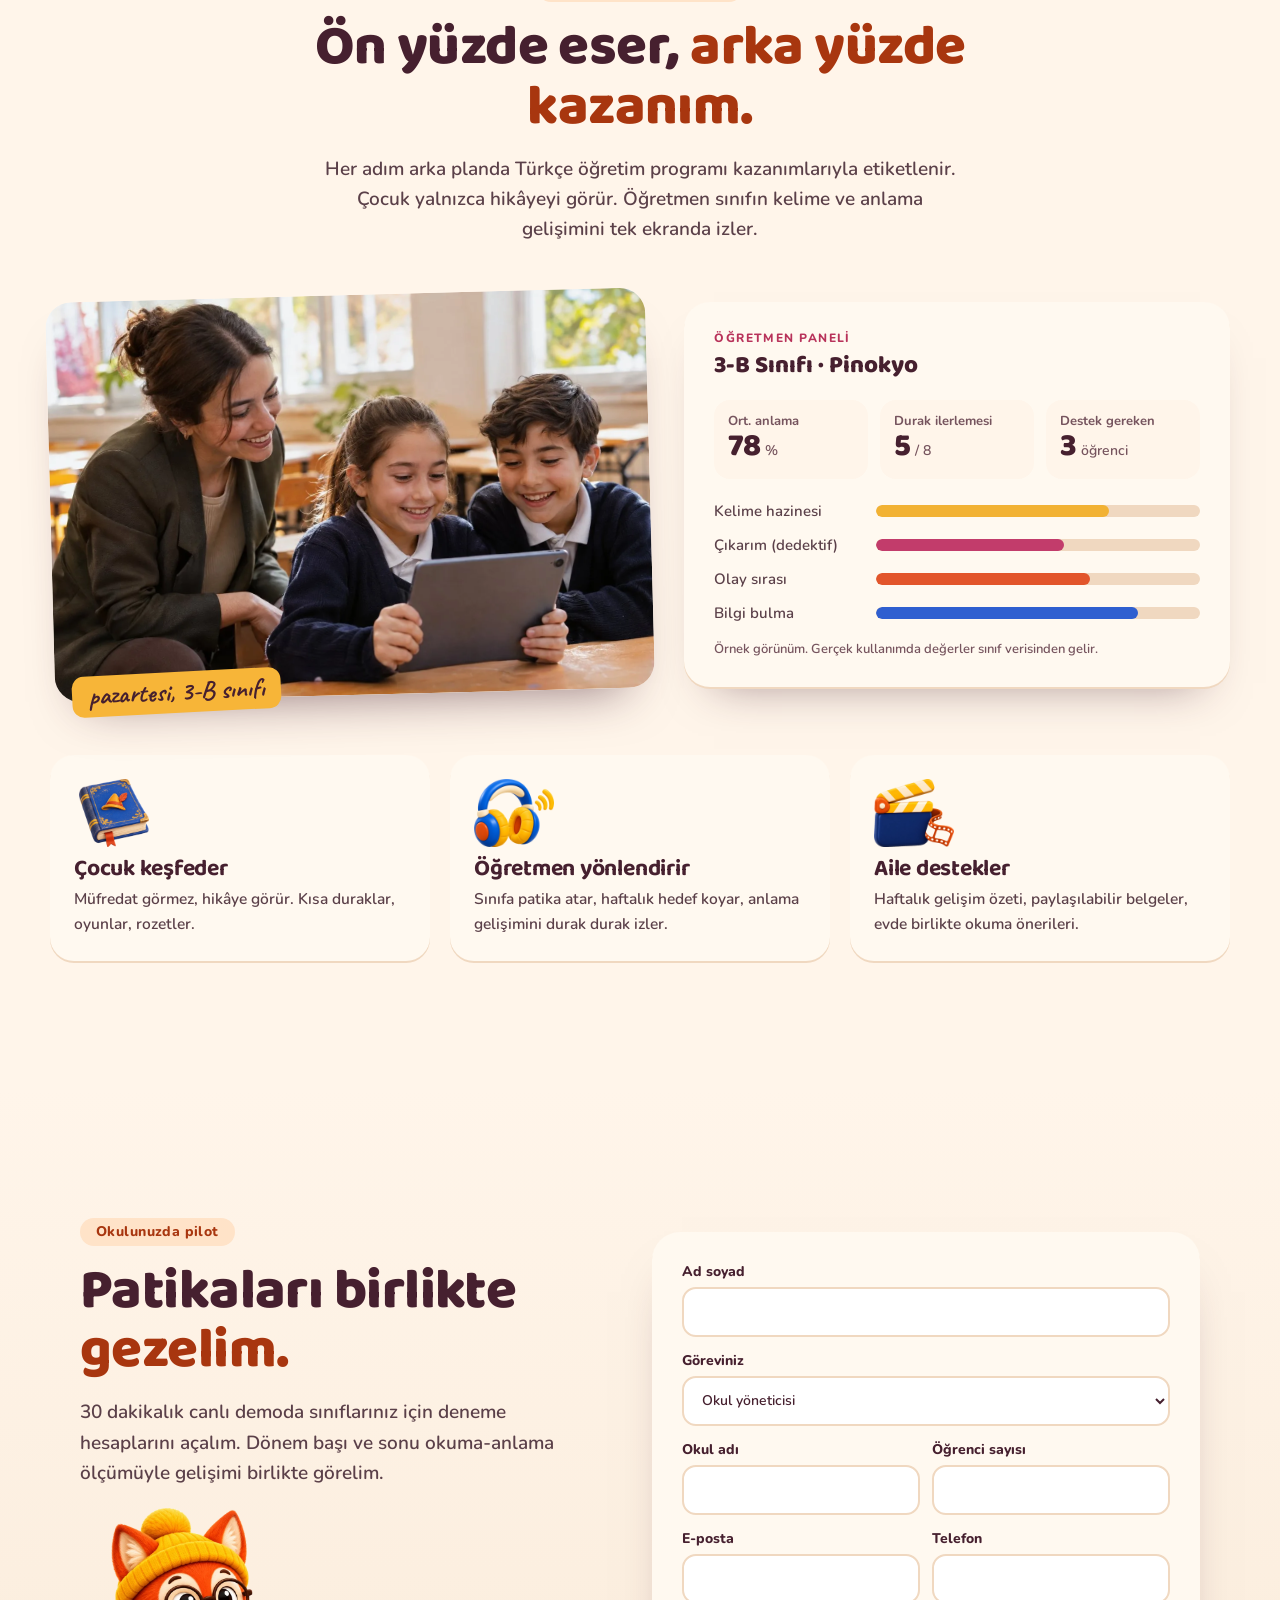
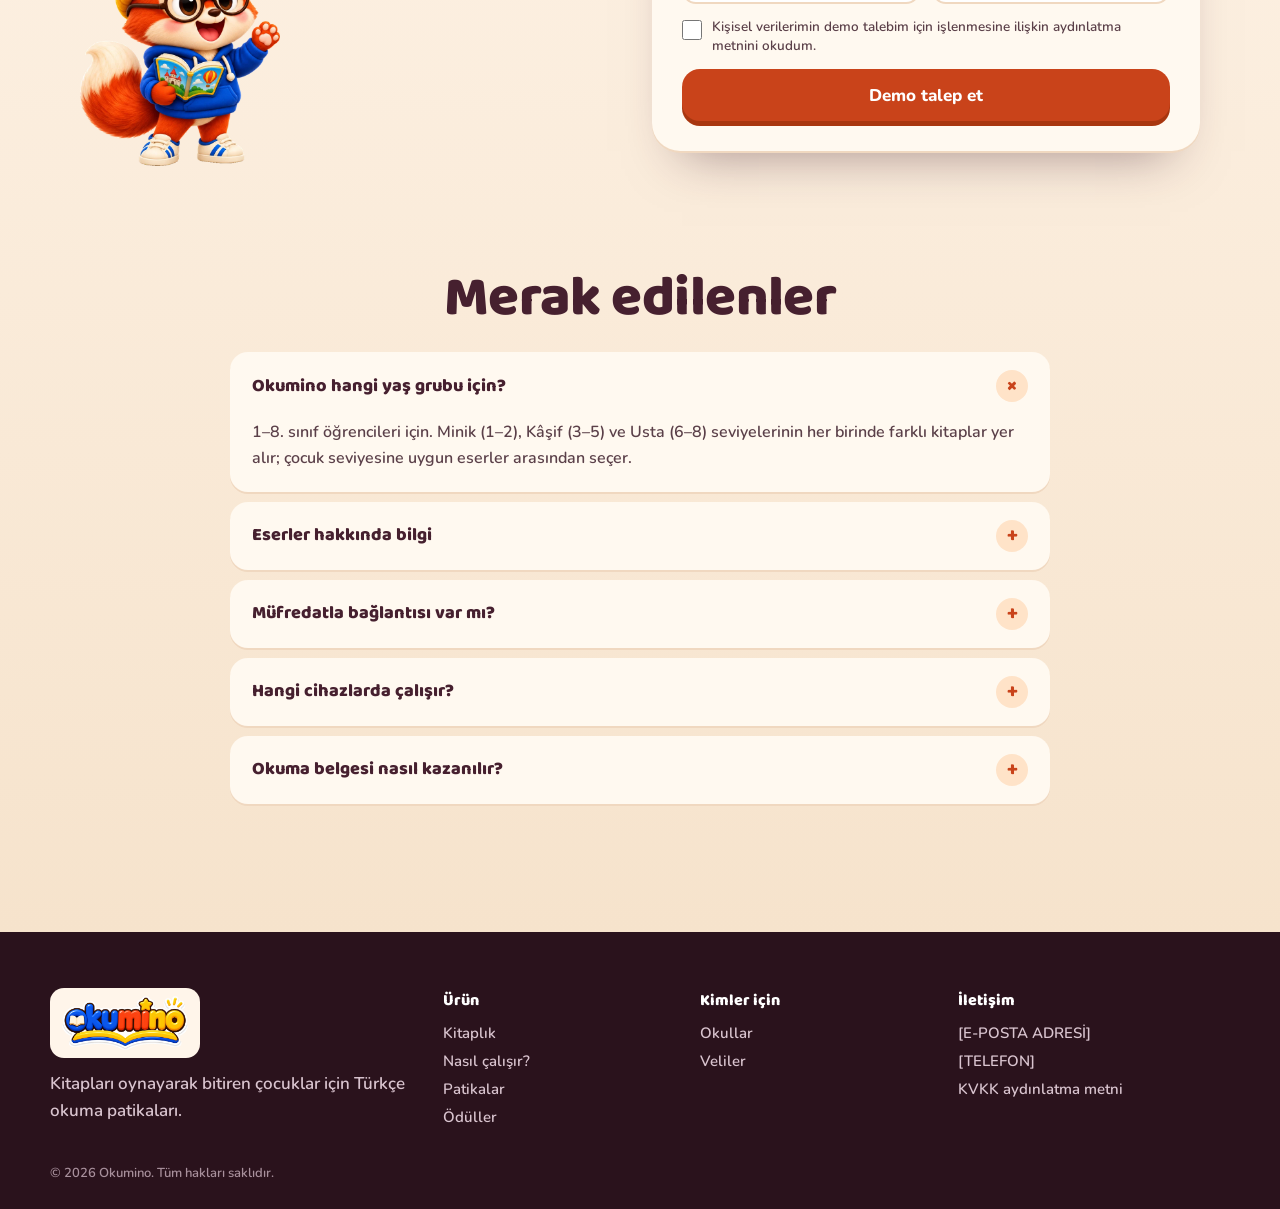
==== commit 5e3a6b7d: "Hero: 1–8. sınıf etiketi kaldırıldı Co-Authored-By: Claude Opus 5.5 <noreply@anthropic.com>" ====
--- a/a/index.html
+++ b/a/index.html
@@ -44,7 +44,6 @@
   <div class="yildiz" aria-hidden="true"></div>
 
   <div class="baslik">
-    <p>1–8. sınıf için okuma maceraları</p>
     <h1 id="heroTitle">Bir kitap seç. <span>Macera başlasın.</span></h1>
   </div>
 
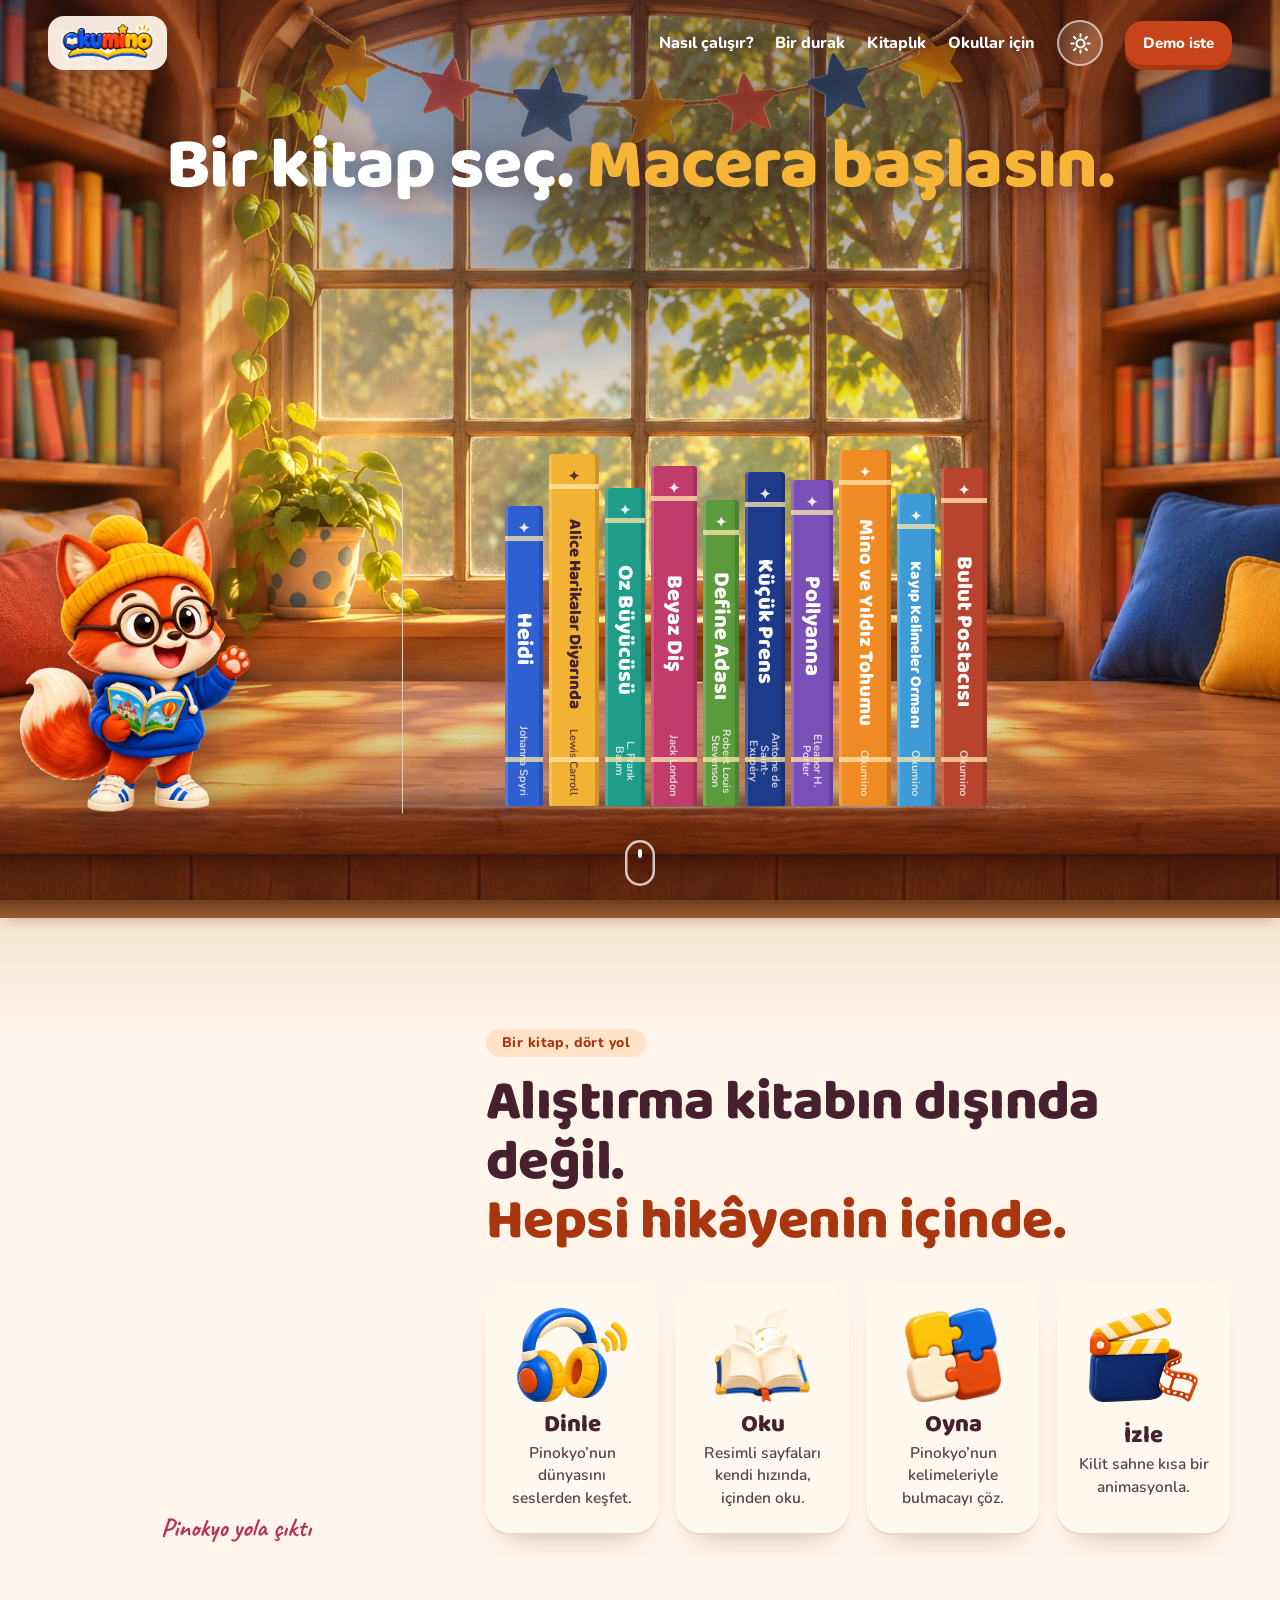
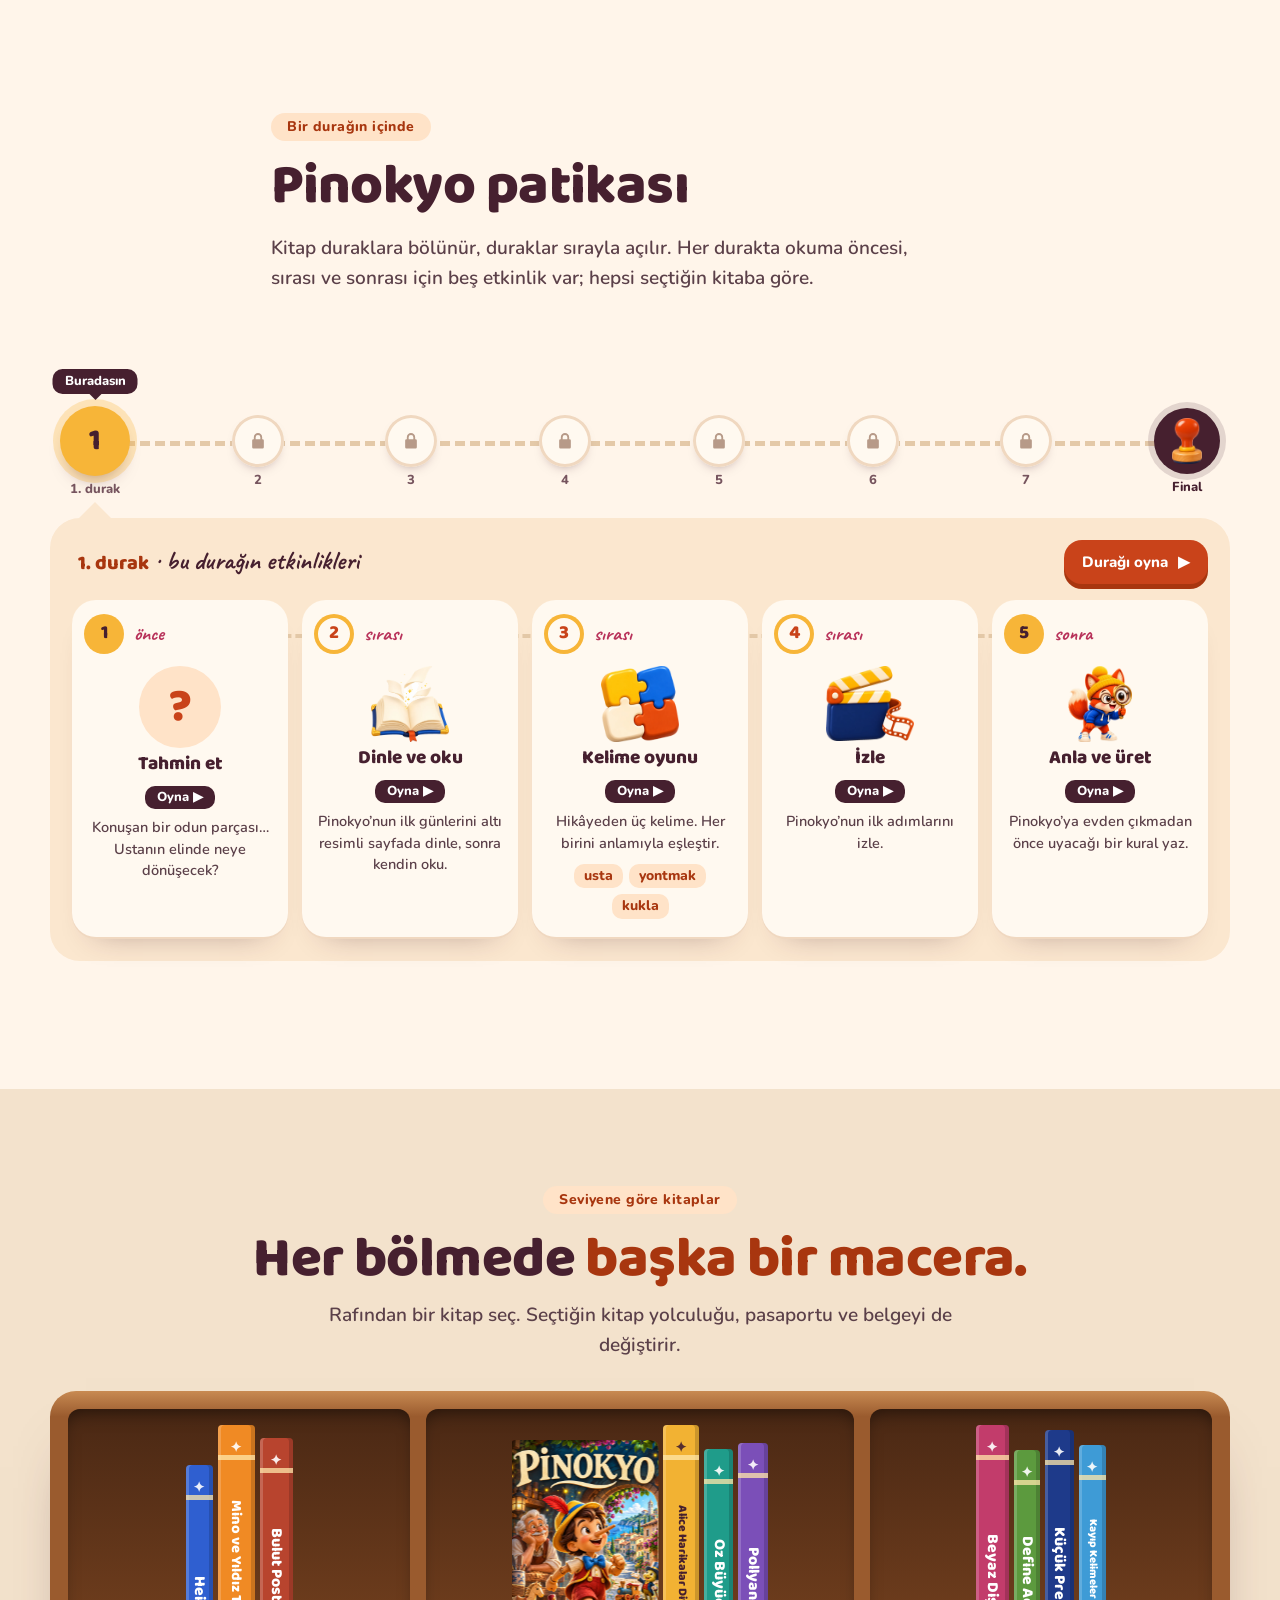
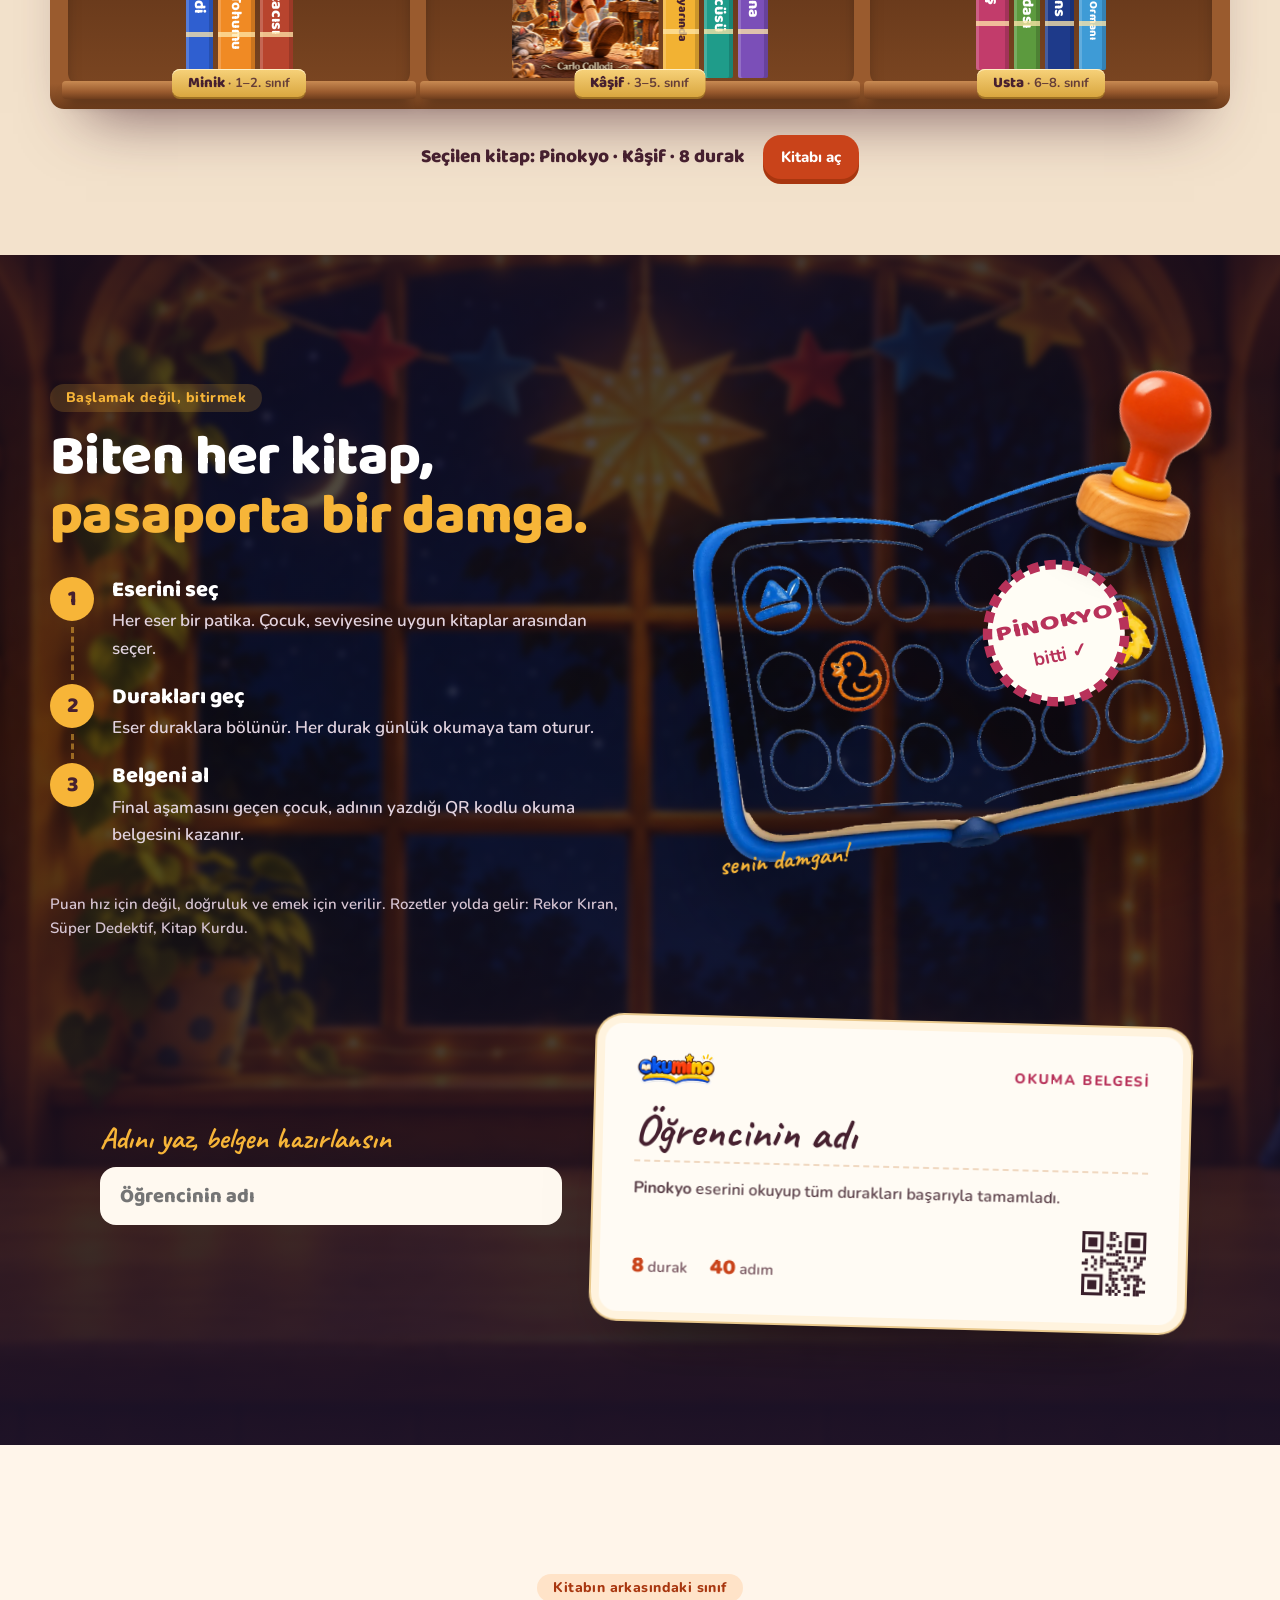
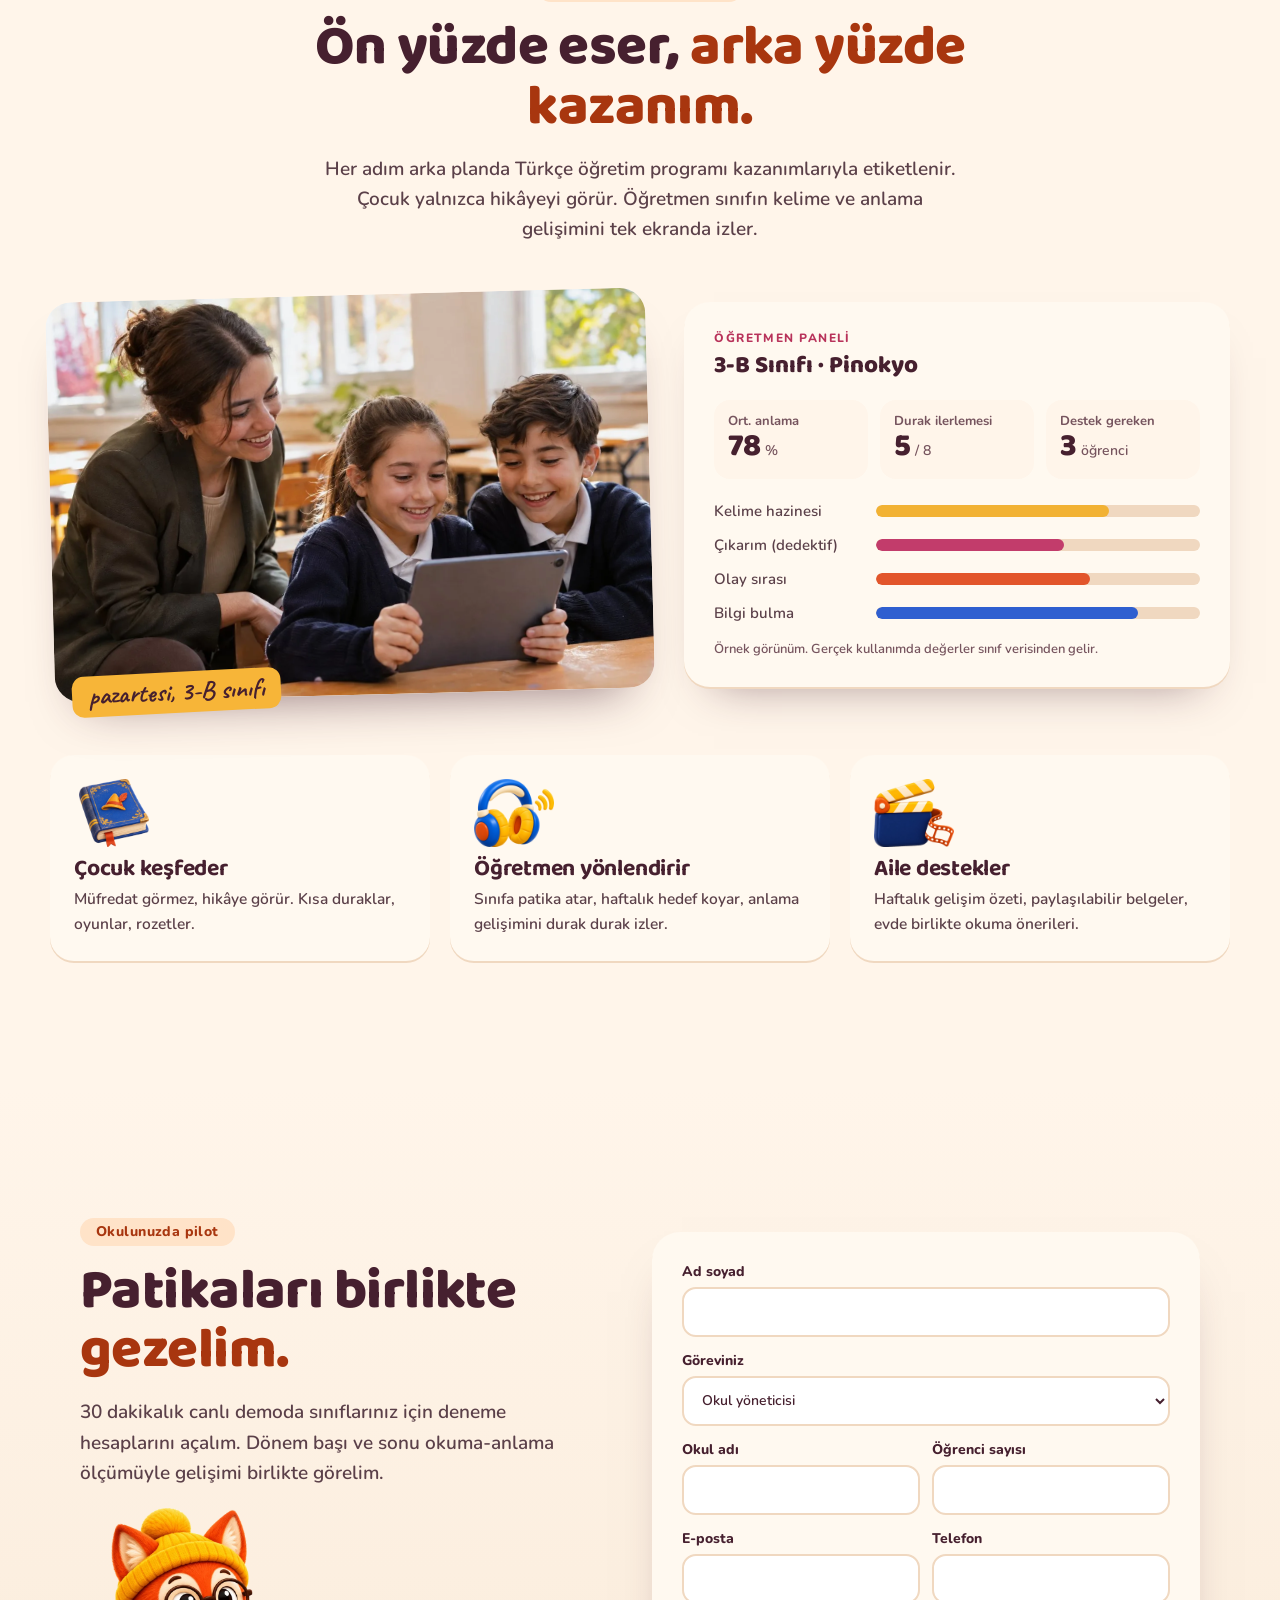
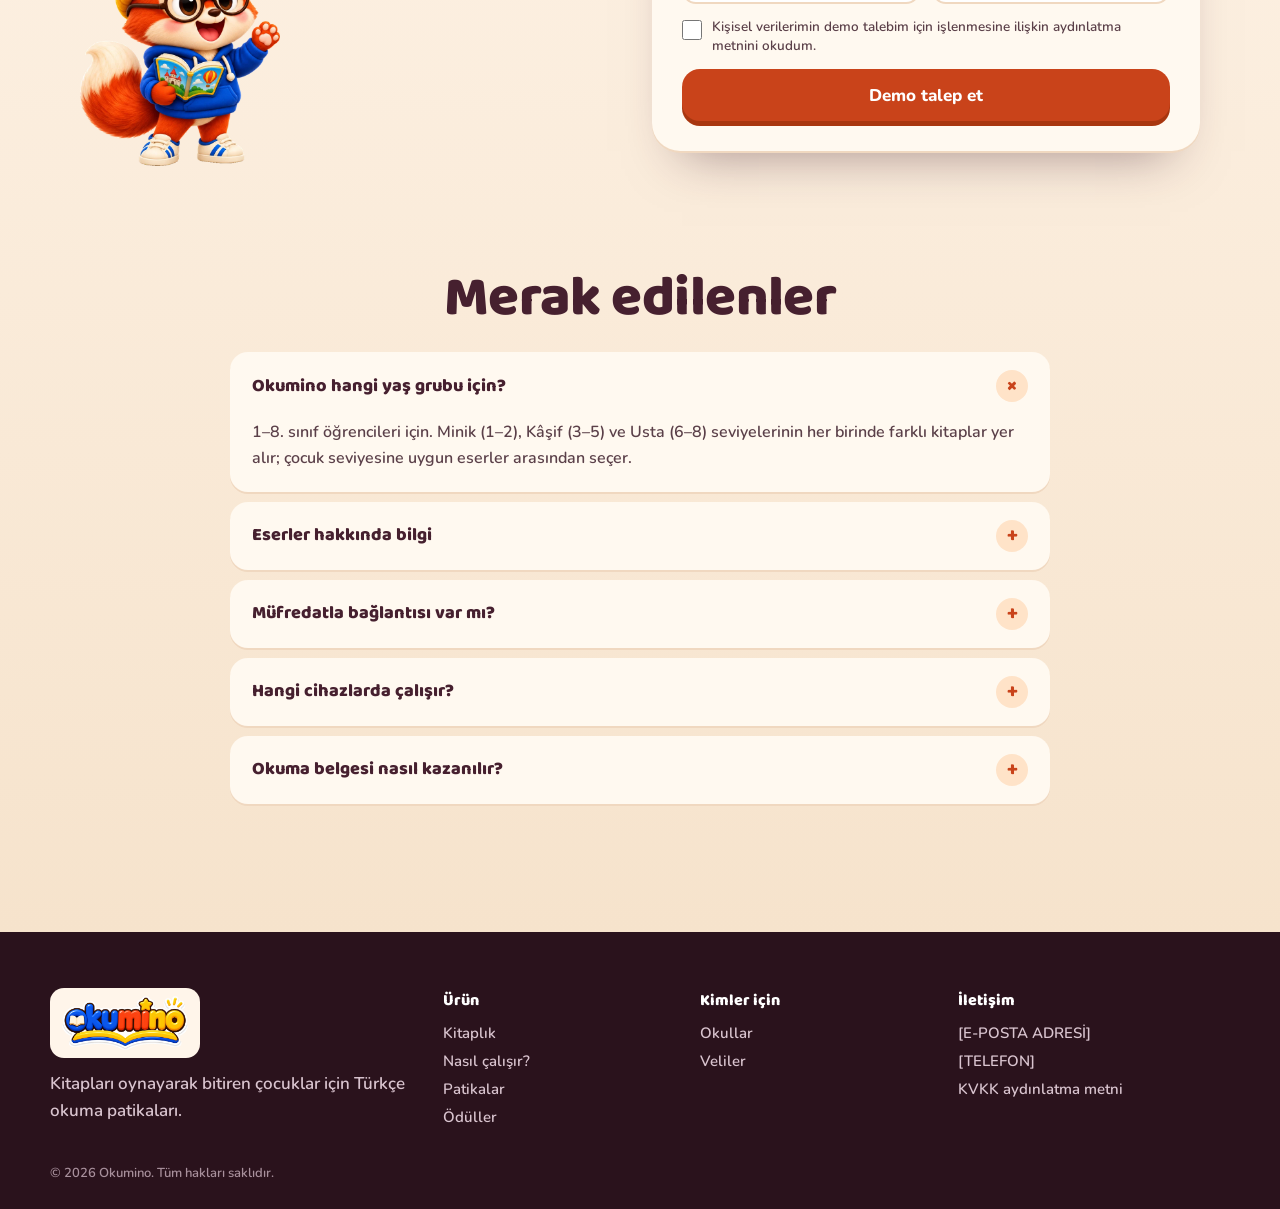
==== commit ba3a1824: "Küçük Prens sayfa anlatımı (Vids Saro, ses etiketli); Demoyu atla düğmesi Co-Authored-By: Claude Opu" ====
--- a/a/index.html
+++ b/a/index.html
@@ -9,7 +9,7 @@
 <link rel="preconnect" href="https://fonts.googleapis.com">
 <link rel="preconnect" href="https://fonts.gstatic.com" crossorigin>
 <link href="https://fonts.googleapis.com/css2?family=Baloo+2:wght@600;700;800&family=Caveat:wght@600;700&family=Nunito:wght@600;700;800&display=swap" rel="stylesheet">
-<link rel="stylesheet" href="style.css?v=20261114-kp">
+<link rel="stylesheet" href="style.css?v=20261114-atla">
 <!-- v2 "Okuma odası" (13.11.2026). Hero fikri @marina_uiux Storybook Shelf reel'inden (assets/ig_reels/Dfm1E3HI_yZ/analiz.md):
      oda sahnesi + 3D raf + tıklayınca açılan kitap. Sayfa gündüz odada başlar, damga bölümünde aynı odanın gecesine varır.
      Eski sürüm site_a/_eski/ altında. -->
@@ -238,7 +238,7 @@
   <p class="telif">© 2026 Okumino. Tüm hakları saklıdır.</p>
 </footer>
 
-<script src="etkinlik.js?v=20261114-kp"></script>
-<script src="app.js?v=20261114-kp"></script>
+<script src="etkinlik.js?v=20261114-atla"></script>
+<script src="app.js?v=20261114-atla"></script>
 </body>
 </html>
--- a/a/style.css
+++ b/a/style.css
@@ -674,3 +674,28 @@
 /* ses efekti düğmesi (2026-11-14) */
 .oyun-sfx{width:44px;height:44px;border-radius:50%;background:var(--paper);box-shadow:inset 0 0 0 2px var(--sand);display:grid;place-items:center;font-size:19px;flex:none;margin-right:8px}
 .oyun-sfx[aria-pressed="false"]{opacity:.6}
+
+/* Demoyu atla: Geri ile İleri'nin tam ortasında (2026-11-14) */
+.oyun-alt{display:grid;grid-template-columns:1fr auto 1fr;align-items:center;column-gap:14px}
+.oyun-alt .oyun-geri{justify-self:start}
+.oyun-alt .oyun-geri[hidden]{display:block;visibility:hidden}
+.oyun-alt .oyun-ileri{justify-self:end;margin-left:0}
+.alt-orta{display:flex;align-items:center;justify-content:center;gap:14px;flex-wrap:wrap}
+.oyun-alt .sayfa-gez{margin:0}
+.demo-atla{display:inline-flex;align-items:center;gap:7px;padding:9px 16px;border-radius:12px;background:var(--paper);box-shadow:inset 0 0 0 2px var(--sand);font:800 15px/1 var(--body);color:var(--plum)}
+.demo-atla:hover{background:var(--butter)}
+.demo-atla[hidden]{display:none}
+@media (max-width:820px){
+  .oyun-alt{grid-template-columns:auto 1fr auto;row-gap:10px}
+  .alt-orta{grid-column:1 / -1;grid-row:1}
+  .oyun-alt .oyun-geri{grid-column:1;grid-row:2}
+  .oyun-alt .oyun-ileri{grid-column:3;grid-row:2}
+  .oyun-alt .sayfa-gez{width:100%;justify-content:center}
+  .demo-atla{padding:8px 12px;font-size:14px}
+}
+@media (max-width:820px){
+  .alt-orta{display:contents}
+  .oyun-alt .sayfa-gez{grid-column:1 / -1;grid-row:1;flex-wrap:nowrap;gap:10px}
+  .oyun-alt .sg-nokta{display:none}
+  .demo-atla{grid-column:2;grid-row:2;justify-self:center}
+}
